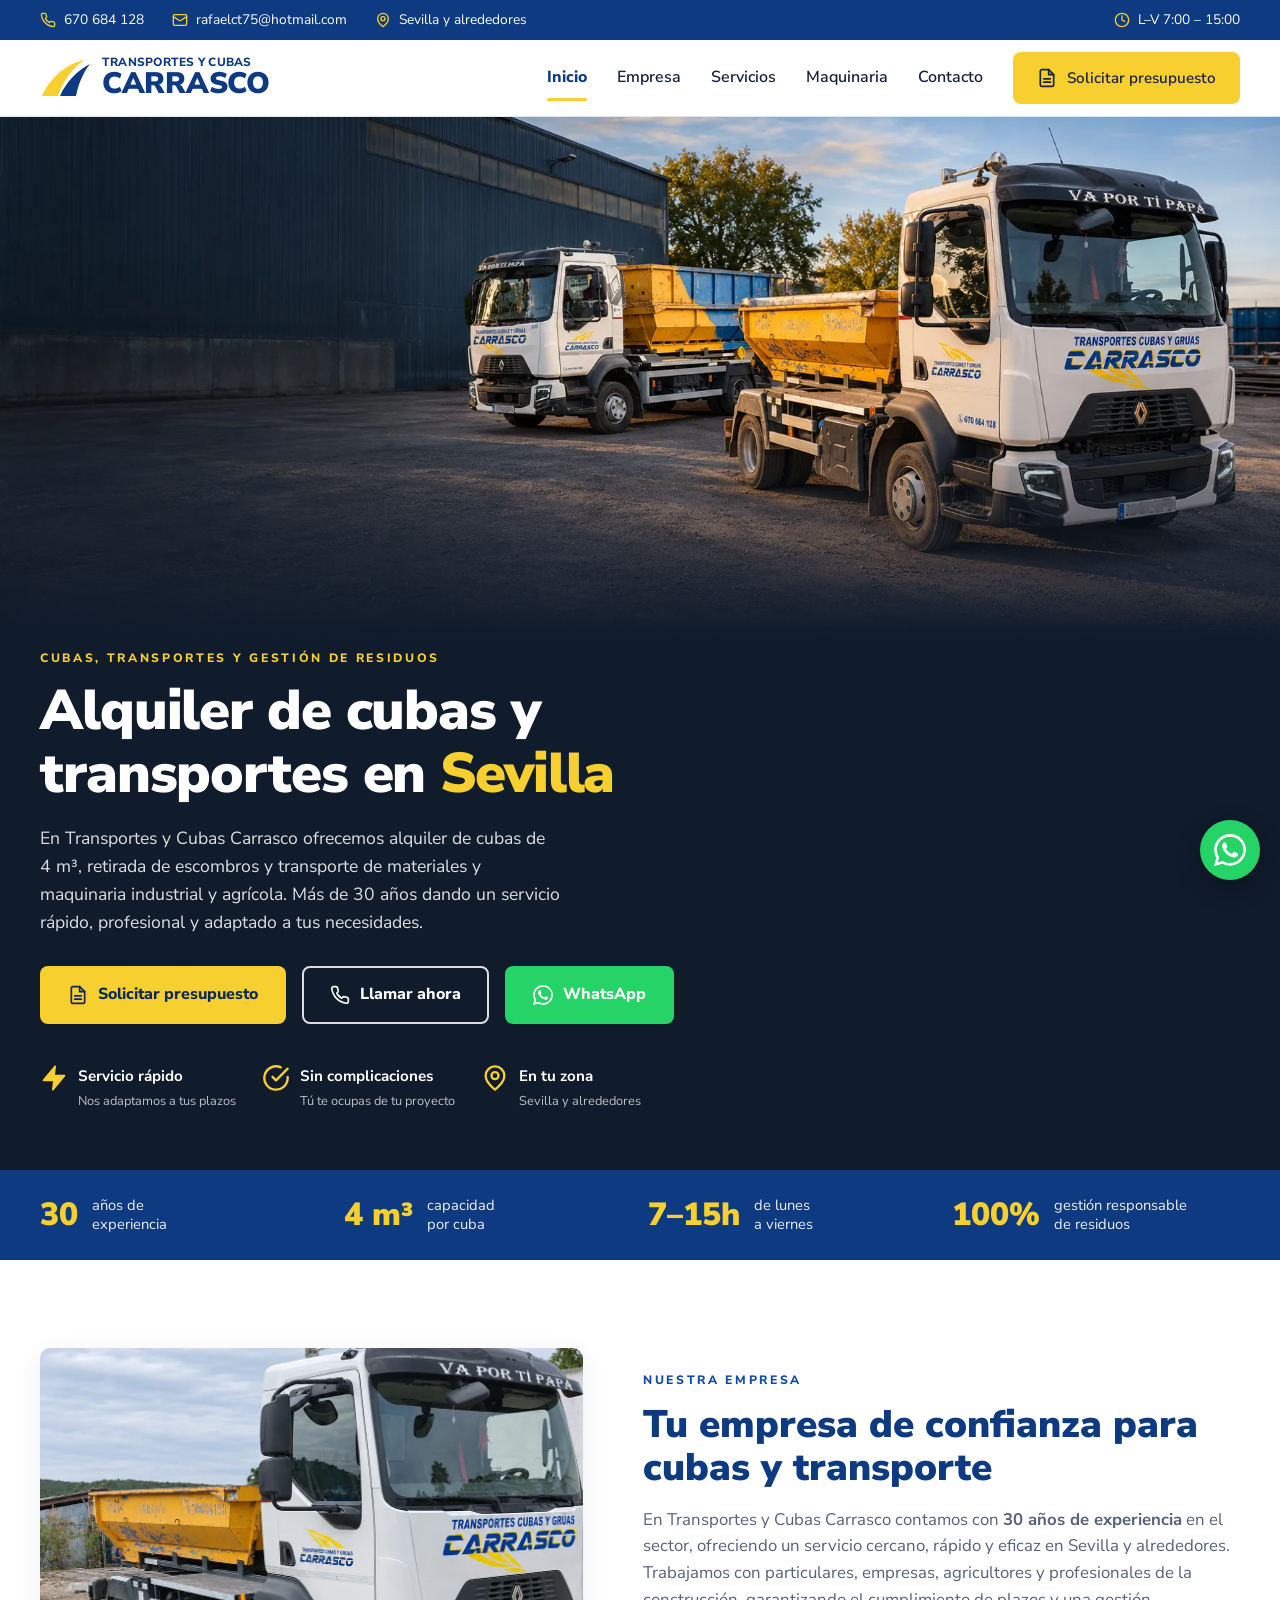
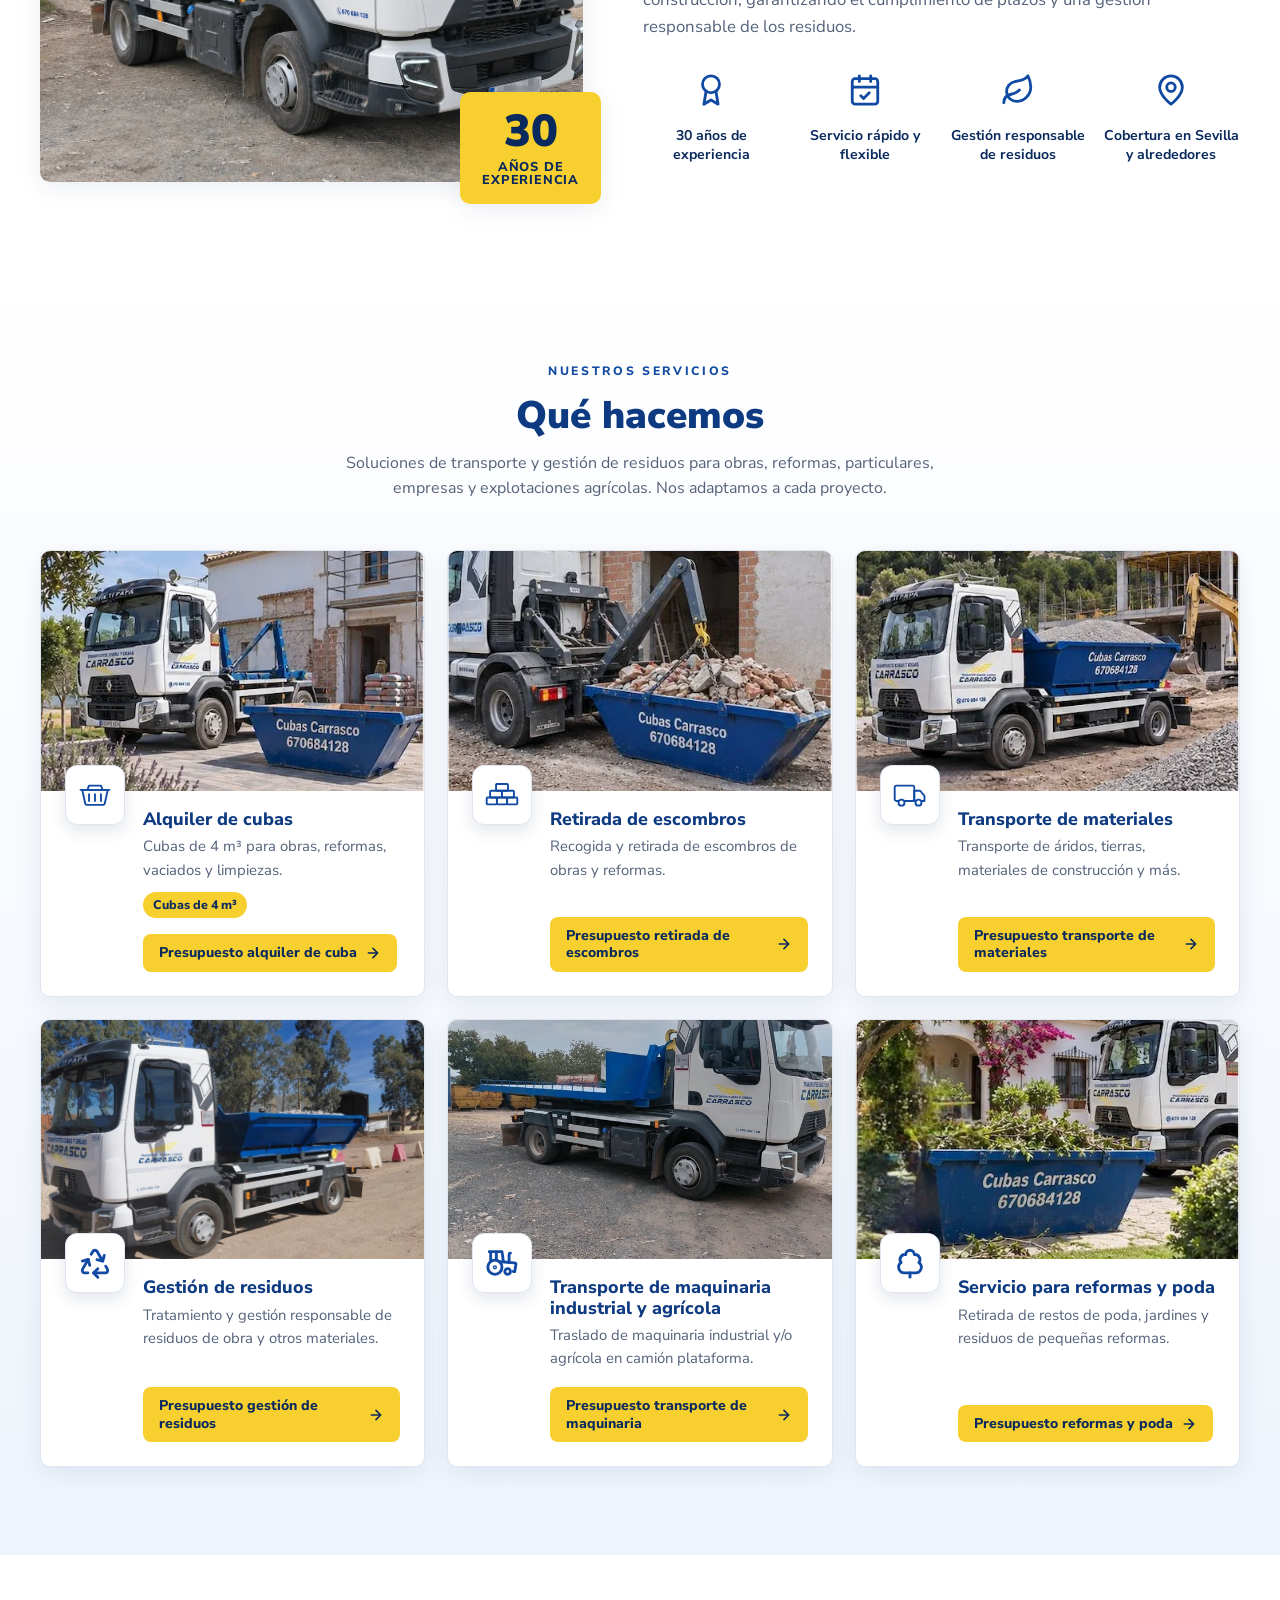
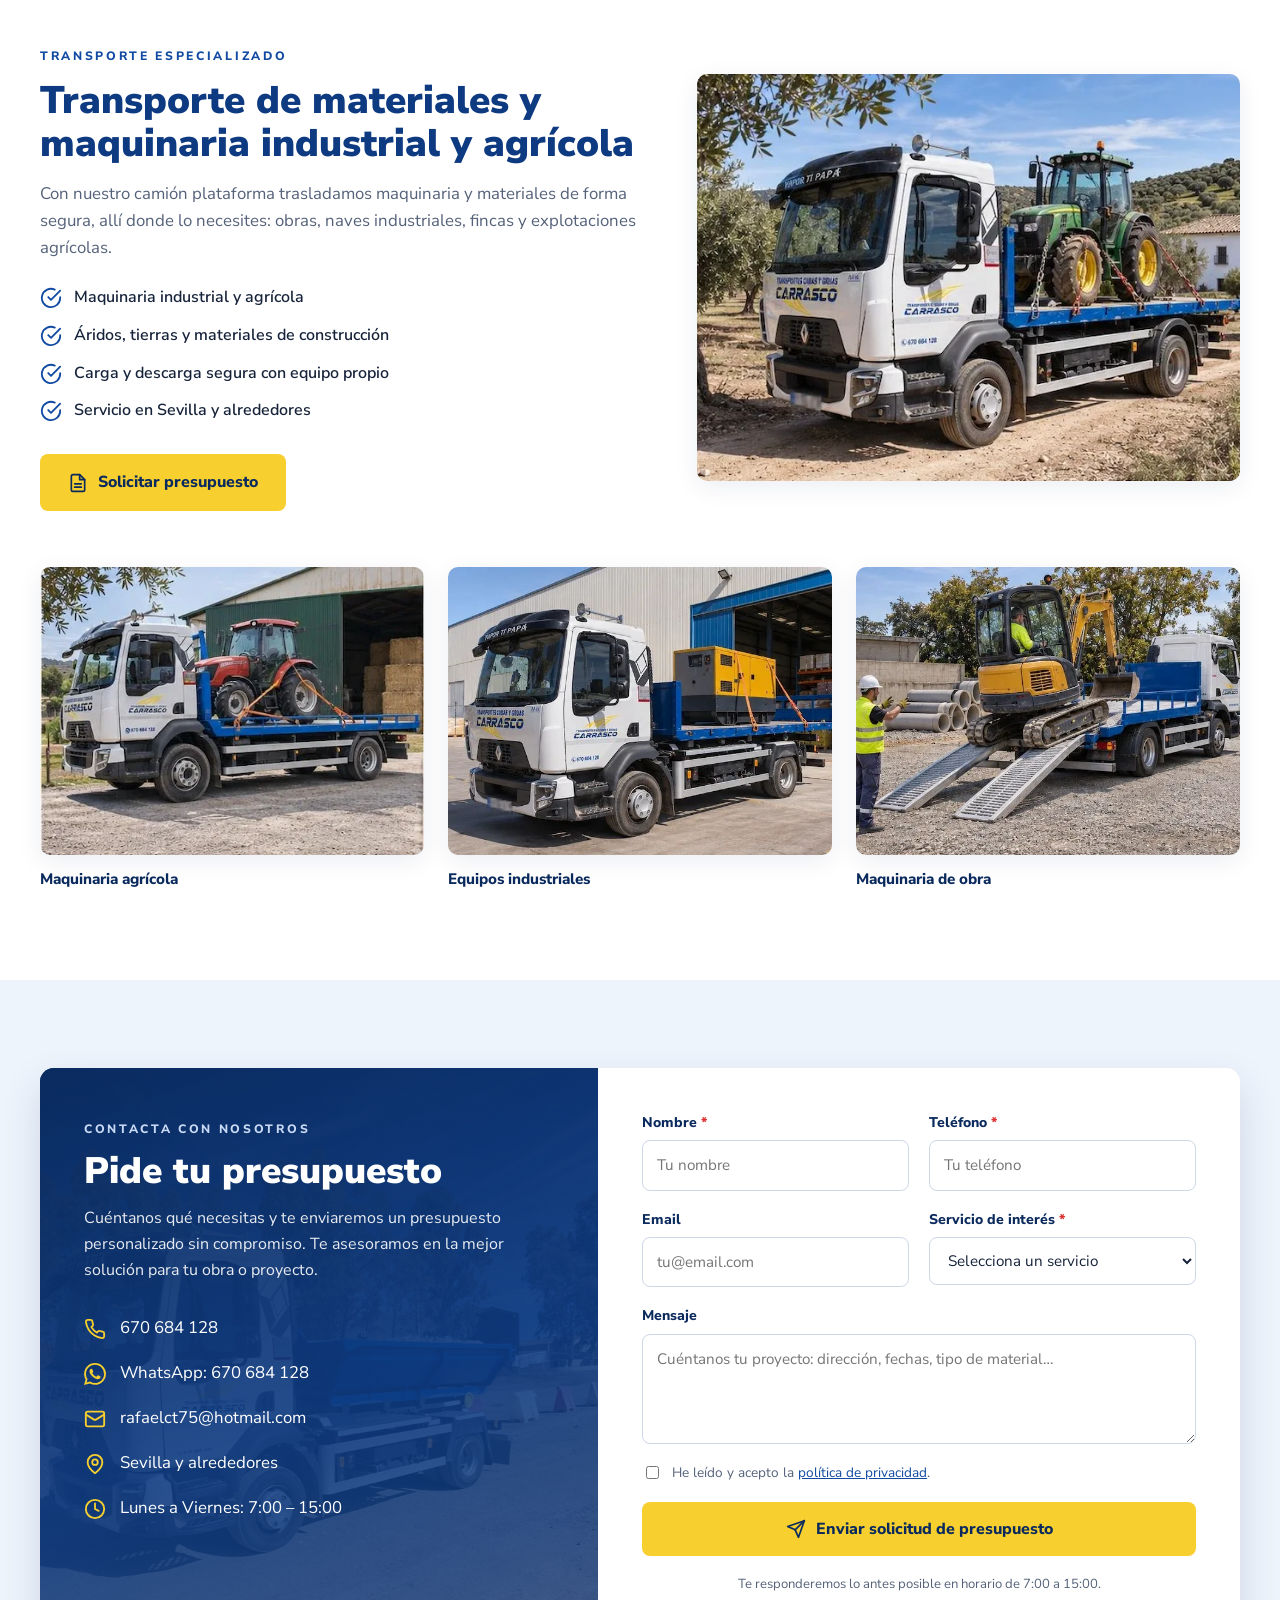
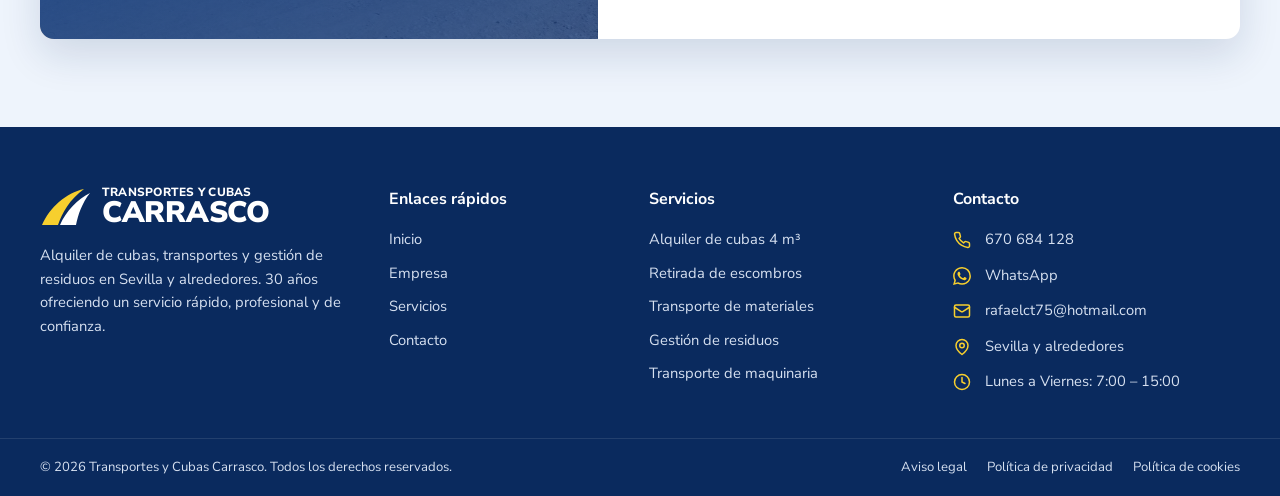
==== index.html @ 2fa664a6 "Servicios: botón de presupuesto amarillo con texto propio en cada tarjeta - "Presupuesto alquiler de" ====
<!doctype html>
<html lang="es">
<head>
  <meta charset="utf-8">
  <meta name="viewport" content="width=device-width, initial-scale=1">
  <title>Transportes y Cubas Carrasco | Alquiler de cubas y transportes en Sevilla</title>
  <meta name="description" content="Alquiler de cubas de 4 m³, retirada de escombros, transporte de materiales y maquinaria industrial y agrícola en Sevilla. 30 años de experiencia. Llámanos al 670 684 128.">
  <meta name="theme-color" content="#0d3a80">
  <meta property="og:type" content="website">
  <meta property="og:title" content="Transportes y Cubas Carrasco · Sevilla">
  <meta property="og:description" content="Alquiler de cubas, retirada de escombros y transporte de materiales y maquinaria en Sevilla. 30 años de experiencia.">
  <meta property="og:image" content="img/portada-camiones-cubas.webp">
  <meta property="og:locale" content="es_ES">

  <link rel="preconnect" href="https://fonts.googleapis.com">
  <link rel="preconnect" href="https://fonts.gstatic.com" crossorigin>
  <link href="https://fonts.googleapis.com/css2?family=Nunito+Sans:opsz,wght@6..12,400;6..12,600;6..12,700;6..12,800;6..12,900&display=swap" rel="stylesheet">
  <link rel="stylesheet" href="css/styles.css?v=20261104b">
  <link rel="icon" href="data:image/svg+xml,%3Csvg xmlns='http://www.w3.org/2000/svg' viewBox='0 0 52 40'%3E%3Cpath d='M2 38h16c4-12 12-26 26-36C26 6 10 20 2 38z' fill='%23f7cf2e'/%3E%3Cpath d='M20 38h16c2-10 6-22 14-32-12 6-24 18-30 32z' fill='%230d3a80'/%3E%3C/svg%3E">

  <script type="application/ld+json">
  {
    "@context": "https://schema.org",
    "@type": "LocalBusiness",
    "name": "Transportes y Cubas Carrasco",
    "description": "Alquiler de cubas de 4 m³, retirada de escombros, transporte de materiales y maquinaria industrial y agrícola en Sevilla.",
    "telephone": "+34670684128",
    "email": "rafaelct75@hotmail.com",
    "image": "img/portada-camiones-cubas.webp",
    "areaServed": "Sevilla",
    "address": { "@type": "PostalAddress", "addressLocality": "Sevilla", "addressRegion": "Andalucía", "addressCountry": "ES" },
    "openingHoursSpecification": [{
      "@type": "OpeningHoursSpecification",
      "dayOfWeek": ["Monday", "Tuesday", "Wednesday", "Thursday", "Friday"],
      "opens": "07:00",
      "closes": "15:00"
    }]
  }
  </script>
</head>
<body>

<!-- Icon sprite -->
<svg width="0" height="0" style="position:absolute" aria-hidden="true">
  <defs>
    <symbol id="i-phone" viewBox="0 0 24 24" fill="none" stroke="currentColor" stroke-width="2" stroke-linecap="round" stroke-linejoin="round"><path d="M22 16.92v3a2 2 0 0 1-2.18 2 19.79 19.79 0 0 1-8.63-3.07 19.5 19.5 0 0 1-6-6 19.79 19.79 0 0 1-3.07-8.67A2 2 0 0 1 4.11 2h3a2 2 0 0 1 2 1.72c.13.96.36 1.9.7 2.81a2 2 0 0 1-.45 2.11L8.09 9.91a16 16 0 0 0 6 6l1.27-1.27a2 2 0 0 1 2.11-.45c.91.34 1.85.57 2.81.7A2 2 0 0 1 22 16.92z"/></symbol>
    <symbol id="i-mail" viewBox="0 0 24 24" fill="none" stroke="currentColor" stroke-width="2" stroke-linecap="round" stroke-linejoin="round"><rect x="2" y="4" width="20" height="16" rx="2"/><path d="m22 7-8.97 5.7a1.94 1.94 0 0 1-2.06 0L2 7"/></symbol>
    <symbol id="i-pin" viewBox="0 0 24 24" fill="none" stroke="currentColor" stroke-width="2" stroke-linecap="round" stroke-linejoin="round"><path d="M20 10c0 6-8 12-8 12s-8-6-8-12a8 8 0 0 1 16 0Z"/><circle cx="12" cy="10" r="3"/></symbol>
    <symbol id="i-clock" viewBox="0 0 24 24" fill="none" stroke="currentColor" stroke-width="2" stroke-linecap="round" stroke-linejoin="round"><circle cx="12" cy="12" r="10"/><path d="M12 6v6l4 2"/></symbol>
    <symbol id="i-truck" viewBox="0 0 24 24" fill="none" stroke="currentColor" stroke-width="2" stroke-linecap="round" stroke-linejoin="round"><path d="M14 18V6a2 2 0 0 0-2-2H4a2 2 0 0 0-2 2v11a1 1 0 0 0 1 1h2"/><path d="M15 18H9"/><path d="M19 18h2a1 1 0 0 0 1-1v-3.65a1 1 0 0 0-.22-.62l-3.48-4.35A1 1 0 0 0 17.52 8H14"/><circle cx="17" cy="18" r="2"/><circle cx="7" cy="18" r="2"/></symbol>
    <symbol id="i-zap" viewBox="0 0 24 24" fill="currentColor" stroke="currentColor" stroke-width="1.5" stroke-linejoin="round"><path d="M13 2 3 14h9l-1 8 10-12h-9l1-8z"/></symbol>
    <symbol id="i-check" viewBox="0 0 24 24" fill="none" stroke="currentColor" stroke-width="2" stroke-linecap="round" stroke-linejoin="round"><path d="M22 11.08V12a10 10 0 1 1-5.93-9.14"/><path d="M22 4 12 14.01l-3-3"/></symbol>
    <symbol id="i-doc" viewBox="0 0 24 24" fill="none" stroke="currentColor" stroke-width="2" stroke-linecap="round" stroke-linejoin="round"><path d="M14 2H6a2 2 0 0 0-2 2v16a2 2 0 0 0 2 2h12a2 2 0 0 0 2-2V8z"/><path d="M14 2v6h6M16 13H8M16 17H8"/></symbol>
    <symbol id="i-arrow" viewBox="0 0 24 24" fill="none" stroke="currentColor" stroke-width="2.4" stroke-linecap="round" stroke-linejoin="round"><path d="M5 12h14M12 5l7 7-7 7"/></symbol>
    <symbol id="i-send" viewBox="0 0 24 24" fill="none" stroke="currentColor" stroke-width="2" stroke-linecap="round" stroke-linejoin="round"><path d="m22 2-7 20-4-9-9-4Z"/><path d="M22 2 11 13"/></symbol>
    <symbol id="i-users" viewBox="0 0 24 24" fill="none" stroke="currentColor" stroke-width="2" stroke-linecap="round" stroke-linejoin="round"><path d="M16 21v-2a4 4 0 0 0-4-4H6a4 4 0 0 0-4 4v2"/><circle cx="9" cy="7" r="4"/><path d="M22 21v-2a4 4 0 0 0-3-3.87M16 3.13a4 4 0 0 1 0 7.75"/></symbol>
    <symbol id="i-calendar" viewBox="0 0 24 24" fill="none" stroke="currentColor" stroke-width="2" stroke-linecap="round" stroke-linejoin="round"><rect x="3" y="4" width="18" height="18" rx="2"/><path d="M16 2v4M8 2v4M3 10h18M9 16l2 2 4-4"/></symbol>
    <symbol id="i-leaf" viewBox="0 0 24 24" fill="none" stroke="currentColor" stroke-width="2" stroke-linecap="round" stroke-linejoin="round"><path d="M11 20A7 7 0 0 1 9.8 6.1C15.5 5 17 4.48 19 2c1 2 2 4.18 2 8 0 5.5-4.78 10-10 10Z"/><path d="M2 21c0-3 1.85-5.36 5.08-6C9.5 14.52 12 13 13 12"/></symbol>
    <symbol id="i-award" viewBox="0 0 24 24" fill="none" stroke="currentColor" stroke-width="2" stroke-linecap="round" stroke-linejoin="round"><circle cx="12" cy="8" r="6"/><path d="M15.48 12.89 17 22l-5-3-5 3 1.52-9.11"/></symbol>
    <symbol id="i-whatsapp" viewBox="0 0 24 24" fill="currentColor"><path d="M17.472 14.382c-.297-.149-1.758-.867-2.03-.967-.273-.099-.471-.148-.67.15-.197.297-.767.966-.94 1.164-.173.199-.347.223-.644.075-.297-.15-1.255-.463-2.39-1.475-.883-.788-1.48-1.761-1.653-2.059-.173-.297-.018-.458.13-.606.134-.133.298-.347.446-.52.149-.174.198-.298.298-.497.099-.198.05-.371-.025-.52-.075-.149-.669-1.612-.916-2.207-.242-.579-.487-.5-.669-.51-.173-.008-.371-.01-.57-.01-.198 0-.52.074-.792.372-.272.297-1.04 1.016-1.04 2.479 0 1.462 1.065 2.875 1.213 3.074.149.198 2.096 3.2 5.077 4.487.709.306 1.262.489 1.694.625.712.227 1.36.195 1.871.118.571-.085 1.758-.719 2.006-1.413.248-.694.248-1.289.173-1.413-.074-.124-.272-.198-.57-.347m-5.421 7.403h-.004a9.87 9.87 0 0 1-5.031-1.378l-.361-.214-3.741.982.998-3.648-.235-.374a9.86 9.86 0 0 1-1.51-5.26c.001-5.45 4.436-9.884 9.888-9.884 2.64 0 5.122 1.03 6.988 2.898a9.825 9.825 0 0 1 2.893 6.994c-.003 5.45-4.437 9.884-9.885 9.884m8.413-18.297A11.815 11.815 0 0 0 12.05 0C5.495 0 .16 5.335.157 11.892c0 2.096.547 4.142 1.588 5.945L.057 24l6.305-1.654a11.882 11.882 0 0 0 5.683 1.448h.005c6.554 0 11.89-5.335 11.893-11.893a11.821 11.821 0 0 0-3.48-8.413Z"/></symbol>
    <symbol id="i-menu" viewBox="0 0 24 24" fill="none" stroke="currentColor" stroke-width="2.2" stroke-linecap="round"><path d="M4 6h16M4 12h16M4 18h16"/></symbol>
    <!-- Service icons (two-tone) -->
    <symbol id="s-cuba" viewBox="0 0 40 40" fill="none" stroke="currentColor" stroke-width="2.2" stroke-linejoin="round" stroke-linecap="round"><path class="y" d="M5 14h30l-3.5 16a2 2 0 0 1-2 1.6h-19a2 2 0 0 1-2-1.6Z"/><path d="M3 14h34M13 19v8M20 19v8M27 19v8M11 14l2-5h14l2 5"/></symbol>
    <symbol id="s-bricks" viewBox="0 0 40 40" fill="none" stroke="currentColor" stroke-width="2.2" stroke-linejoin="round"><rect class="y" x="13" y="7" width="14" height="8" rx="1"/><rect class="y" x="6" y="15" width="14" height="8" rx="1"/><rect class="y" x="20" y="15" width="14" height="8" rx="1"/><rect class="y" x="2" y="23" width="12" height="8" rx="1"/><rect class="y" x="14" y="23" width="12" height="8" rx="1"/><rect class="y" x="26" y="23" width="12" height="8" rx="1"/></symbol>
    <symbol id="s-truck" viewBox="0 0 40 40" fill="none" stroke="currentColor" stroke-width="2.2" stroke-linejoin="round"><rect class="b" x="2" y="9" width="23" height="18" rx="2"/><path class="b" d="M25 15h7l5 6v6H25Z"/><circle cx="10" cy="29" r="3.5" fill="#fff"/><circle cx="30" cy="29" r="3.5" fill="#fff"/></symbol>
    <symbol id="s-recycle" viewBox="0 0 24 24" fill="none" stroke="currentColor" stroke-width="2" stroke-linecap="round" stroke-linejoin="round"><path d="M7 19H4.815a1.83 1.83 0 0 1-1.57-.881 1.785 1.785 0 0 1-.004-1.784L7.196 9.5"/><path d="M11 19h8.203a1.83 1.83 0 0 0 1.556-.89 1.784 1.784 0 0 0 0-1.775l-1.226-2.12"/><path d="m14 16-3 3 3 3M8.293 13.596 7.196 9.5 3.1 10.598"/><path d="m9.344 5.811 1.093-1.892A1.83 1.83 0 0 1 11.985 3a1.784 1.784 0 0 1 1.546.888l3.943 6.843M13.378 9.633l4.096 1.098 1.097-4.096"/></symbol>
    <symbol id="s-tractor" viewBox="0 0 24 24" fill="none" stroke="currentColor" stroke-width="2" stroke-linecap="round" stroke-linejoin="round"><path d="M3 4h9l1 7M4 11V4M8 10V4M18 5c-.6 0-1 .4-1 1v5.6"/><path d="m10 11 11 .9c.6 0 .9.5.8 1.1l-.8 5h-1"/><circle class="y" cx="7" cy="15" r="5"/><circle cx="7" cy="15" r=".5"/><circle class="y" cx="16" cy="18" r="2"/></symbol>
    <symbol id="s-tree" viewBox="0 0 24 24" fill="none" stroke="currentColor" stroke-width="2" stroke-linecap="round" stroke-linejoin="round"><path class="b" d="M8 19a4 4 0 0 1-2.24-7.32A3.5 3.5 0 0 1 9 6.03V6a3 3 0 1 1 6 0v.04a3.5 3.5 0 0 1 3.24 5.65A4 4 0 0 1 16 19Z"/><path d="M12 19v3"/></symbol>
  </defs>
</svg>

<!-- Top bar -->
<div class="topbar">
  <div class="container">
    <a href="tel:+34670684128"><svg><use href="#i-phone"/></svg>670 684 128</a>
    <a href="mailto:rafaelct75@hotmail.com" class="hide-sm"><svg><use href="#i-mail"/></svg>rafaelct75@hotmail.com</a>
    <span class="hide-sm"><svg><use href="#i-pin"/></svg>Sevilla y alrededores</span>
    <span class="push"><svg><use href="#i-clock"/></svg>L–V 7:00 – 15:00</span>
  </div>
</div>

<!-- Header -->
<header class="header">
  <div class="container">
    <a href="#inicio" class="logo" aria-label="Transportes y Cubas Carrasco, inicio">
      <svg viewBox="0 0 52 40" aria-hidden="true"><path d="M2 38h16c4-12 12-26 26-36C26 6 10 20 2 38z" fill="#f7cf2e"/><path d="M20 38h16c2-10 6-22 14-32-12 6-24 18-30 32z" fill="#0d3a80"/></svg>
      <span class="logo-text"><small>Transportes y Cubas</small><strong>CARRASCO</strong></span>
    </a>
    <nav class="nav" id="nav" aria-label="Principal">
      <a href="#inicio" class="active">Inicio</a>
      <a href="#empresa">Empresa</a>
      <a href="#servicios">Servicios</a>
      <a href="#maquinaria">Maquinaria</a>
      <a href="#contacto">Contacto</a>
      <a href="#contacto" class="btn btn-primary"><svg><use href="#i-doc"/></svg>Solicitar presupuesto</a>
    </nav>
    <button class="menu-toggle" id="menuToggle" aria-label="Abrir menú" aria-expanded="false" aria-controls="nav"><svg><use href="#i-menu"/></svg></button>
  </div>
</header>

<main>
  <!-- Hero -->
  <section class="hero" id="inicio">
    <div class="hero-media">
      <img src="img/portada-camiones-cubas.webp" alt="Dos camiones de Transportes y Cubas Carrasco con cubas amarillas junto a una nave industrial" width="1774" height="887" fetchpriority="high">
    </div>
    <div class="container">
      <div class="hero-content">
        <span class="eyebrow">Cubas, transportes y gestión de residuos</span>
        <h1>Alquiler de cubas y transportes en <em>Sevilla</em></h1>
        <p class="lead">En Transportes y Cubas Carrasco ofrecemos alquiler de cubas de 4&nbsp;m³, retirada de escombros y transporte de materiales y maquinaria industrial y agrícola. Más de 30 años dando un servicio rápido, profesional y adaptado a tus necesidades.</p>
        <div class="hero-ctas">
          <a href="#contacto" class="btn btn-primary"><svg><use href="#i-doc"/></svg>Solicitar presupuesto</a>
          <a href="tel:+34670684128" class="btn btn-outline"><svg><use href="#i-phone"/></svg>Llamar ahora</a>
          <a href="https://wa.me/34670684128?text=Hola%2C%20quiero%20pedir%20presupuesto" class="btn btn-whatsapp" target="_blank" rel="noopener"><svg><use href="#i-whatsapp"/></svg>WhatsApp</a>
        </div>
        <div class="hero-badges">
          <div class="badge"><svg><use href="#i-zap"/></svg><div><strong>Servicio rápido</strong><span>Nos adaptamos a tus plazos</span></div></div>
          <div class="badge"><svg><use href="#i-check"/></svg><div><strong>Sin complicaciones</strong><span>Tú te ocupas de tu proyecto</span></div></div>
          <div class="badge"><svg><use href="#i-pin"/></svg><div><strong>En tu zona</strong><span>Sevilla y alrededores</span></div></div>
        </div>
      </div>
    </div>
  </section>

  <!-- Highlights -->
  <section class="strip" aria-label="Datos destacados">
    <div class="container">
      <div class="strip-item"><b>30</b><span>años de<br>experiencia</span></div>
      <div class="strip-item"><b>4 m³</b><span>capacidad<br>por cuba</span></div>
      <div class="strip-item"><b>7–15h</b><span>de lunes<br>a viernes</span></div>
      <div class="strip-item"><b>100%</b><span>gestión responsable<br>de residuos</span></div>
    </div>
  </section>

  <!-- About -->
  <section class="section about" id="empresa">
    <div class="container">
      <div class="about-media reveal">
        <img src="img/camion-cuba-amarilla.webp" alt="Camión de Transportes y Cubas Carrasco con cuba amarilla" width="1104" height="1425" loading="lazy">
        <div class="years"><b>30</b><span>años de<br>experiencia</span></div>
      </div>
      <div class="reveal">
        <span class="eyebrow">Nuestra empresa</span>
        <h2>Tu empresa de confianza para cubas y transporte</h2>
        <p>En Transportes y Cubas Carrasco contamos con <strong>30 años de experiencia</strong> en el sector, ofreciendo un servicio cercano, rápido y eficaz en Sevilla y alrededores. Trabajamos con particulares, empresas, agricultores y profesionales de la construcción, garantizando el cumplimiento de plazos y una gestión responsable de los residuos.</p>
        <div class="features">
          <div class="feature"><svg><use href="#i-award"/></svg><span>30 años de experiencia</span></div>
          <div class="feature"><svg><use href="#i-calendar"/></svg><span>Servicio rápido y flexible</span></div>
          <div class="feature"><svg><use href="#i-leaf"/></svg><span>Gestión responsable de residuos</span></div>
          <div class="feature"><svg><use href="#i-pin"/></svg><span>Cobertura en Sevilla y alrededores</span></div>
        </div>
      </div>
    </div>
  </section>

  <!-- Services -->
  <section class="section services" id="servicios">
    <div class="container">
      <div class="section-head reveal">
        <span class="eyebrow">Nuestros servicios</span>
        <h2>Qué hacemos</h2>
        <p>Soluciones de transporte y gestión de residuos para obras, reformas, particulares, empresas y explotaciones agrícolas. Nos adaptamos a cada proyecto.</p>
      </div>
      <div class="grid-services">
        <article class="card reveal">
          <img class="card-img" src="img/cuba-reforma-vivienda.webp" alt="Cuba de Cubas Carrasco colocada frente a una vivienda en reforma" width="480" height="465" loading="lazy" style="object-position: 50% 60%">
          <div class="card-body">
          <div class="card-icon"><svg><use href="#s-cuba"/></svg></div>
          <div>
            <h3>Alquiler de cubas</h3>
            <p>Cubas de 4 m³ para obras, reformas, vaciados y limpiezas.</p>
            <span class="tag">Cubas de 4 m³</span>
            <a href="#contacto" class="card-link" data-service="Alquiler de cubas">Presupuesto alquiler de cuba <svg><use href="#i-arrow"/></svg></a>
          </div>
          </div>
        </article>
        <article class="card reveal">
          <img class="card-img" src="img/retirada-escombros.webp" alt="Camión de Cubas Carrasco cargando una cuba llena de escombros" width="480" height="465" loading="lazy" style="object-position: 50% 55%">
          <div class="card-body">
          <div class="card-icon"><svg><use href="#s-bricks"/></svg></div>
          <div>
            <h3>Retirada de escombros</h3>
            <p>Recogida y retirada de escombros de obras y reformas.</p>
            <a href="#contacto" class="card-link" data-service="Retirada de escombros">Presupuesto retirada de escombros <svg><use href="#i-arrow"/></svg></a>
          </div>
          </div>
        </article>
        <article class="card reveal">
          <img class="card-img" src="img/transporte-aridos-obra.webp" alt="Camión de Cubas Carrasco con cuba de áridos en una obra" width="480" height="465" loading="lazy" style="object-position: 50% 50%">
          <div class="card-body">
          <div class="card-icon"><svg><use href="#s-truck"/></svg></div>
          <div>
            <h3>Transporte de materiales</h3>
            <p>Transporte de áridos, tierras, materiales de construcción y más.</p>
            <a href="#contacto" class="card-link" data-service="Transporte de materiales">Presupuesto transporte de materiales <svg><use href="#i-arrow"/></svg></a>
          </div>
          </div>
        </article>
        <article class="card reveal">
          <img class="card-img" src="img/camion-cuba-sm.jpg" alt="Camión de Cubas Carrasco con cuba azul cargada de escombros" width="790" height="800" loading="lazy" style="object-position: 40% 62%">
          <div class="card-body">
          <div class="card-icon"><svg><use href="#s-recycle"/></svg></div>
          <div>
            <h3>Gestión de residuos</h3>
            <p>Tratamiento y gestión responsable de residuos de obra y otros materiales.</p>
            <a href="#contacto" class="card-link" data-service="Gestión de residuos">Presupuesto gestión de residuos <svg><use href="#i-arrow"/></svg></a>
          </div>
          </div>
        </article>
        <article class="card reveal">
          <img class="card-img" src="img/camion-plataforma-sm.jpg" alt="Camión plataforma de Transportes Carrasco para maquinaria" width="675" height="900" loading="lazy" style="object-position: 60% 50%">
          <div class="card-body">
          <div class="card-icon"><svg><use href="#s-tractor"/></svg></div>
          <div>
            <h3>Transporte de maquinaria industrial y agrícola</h3>
            <p>Traslado de maquinaria industrial y/o agrícola en camión plataforma.</p>
            <a href="#contacto" class="card-link" data-service="Transporte de maquinaria industrial y/o agrícola">Presupuesto transporte de maquinaria <svg><use href="#i-arrow"/></svg></a>
          </div>
          </div>
        </article>
        <article class="card reveal">
          <img class="card-img" src="img/cuba-restos-poda.webp" alt="Cuba de Cubas Carrasco con restos de poda en un jardín" width="480" height="465" loading="lazy" style="object-position: 50% 60%">
          <div class="card-body">
          <div class="card-icon"><svg><use href="#s-tree"/></svg></div>
          <div>
            <h3>Servicio para reformas y poda</h3>
            <p>Retirada de restos de poda, jardines y residuos de pequeñas reformas.</p>
            <a href="#contacto" class="card-link" data-service="Servicio para reformas y poda">Presupuesto reformas y poda <svg><use href="#i-arrow"/></svg></a>
          </div>
          </div>
        </article>
      </div>
    </div>
  </section>

  <!-- Machinery -->
  <section class="section machinery" id="maquinaria">
    <div class="container">
      <div class="reveal">
        <span class="eyebrow">Transporte especializado</span>
        <h2>Transporte de materiales y maquinaria industrial y agrícola</h2>
        <p>Con nuestro camión plataforma trasladamos maquinaria y materiales de forma segura, allí donde lo necesites: obras, naves industriales, fincas y explotaciones agrícolas.</p>
        <ul class="checklist">
          <li><svg><use href="#i-check"/></svg>Maquinaria industrial y agrícola</li>
          <li><svg><use href="#i-check"/></svg>Áridos, tierras y materiales de construcción</li>
          <li><svg><use href="#i-check"/></svg>Carga y descarga segura con equipo propio</li>
          <li><svg><use href="#i-check"/></svg>Servicio en Sevilla y alrededores</li>
        </ul>
        <a href="#contacto" class="btn btn-primary" data-service="Transporte de maquinaria industrial y/o agrícola"><svg><use href="#i-doc"/></svg>Solicitar presupuesto</a>
      </div>
      <div class="media reveal">
        <img src="img/transporte-tractor-olivar.webp" alt="Camión plataforma de Transportes Carrasco transportando un tractor por un olivar" width="715" height="474" loading="lazy">
      </div>
    </div>
    <div class="container gallery">
      <figure class="reveal">
        <img src="img/transporte-tractor-rojo.webp" alt="Tractor rojo amarrado sobre la plataforma del camión junto a una nave agrícola" width="480" height="465" loading="lazy">
        <figcaption>Maquinaria agrícola</figcaption>
      </figure>
      <figure class="reveal">
        <img src="img/transporte-grupo-electrogeno.webp" alt="Grupo electrógeno cargado en el camión plataforma frente a una nave industrial" width="715" height="474" loading="lazy">
        <figcaption>Equipos industriales</figcaption>
      </figure>
      <figure class="reveal">
        <img src="img/transporte-miniexcavadora.webp" alt="Miniexcavadora subiendo por rampas al camión plataforma en una obra" width="715" height="474" loading="lazy">
        <figcaption>Maquinaria de obra</figcaption>
      </figure>
    </div>
  </section>

  <!-- Contact -->
  <section class="section contact" id="contacto">
    <div class="container">
      <div class="contact-box reveal">
        <div class="contact-info">
          <span class="eyebrow">Contacta con nosotros</span>
          <h2>Pide tu presupuesto</h2>
          <p>Cuéntanos qué necesitas y te enviaremos un presupuesto personalizado sin compromiso. Te asesoramos en la mejor solución para tu obra o proyecto.</p>
          <ul class="contact-list">
            <li><svg><use href="#i-phone"/></svg><a href="tel:+34670684128">670 684 128</a></li>
            <li><svg><use href="#i-whatsapp"/></svg><a href="https://wa.me/34670684128?text=Hola%2C%20quiero%20pedir%20presupuesto" target="_blank" rel="noopener">WhatsApp: 670 684 128</a></li>
            <li><svg><use href="#i-mail"/></svg><a href="mailto:rafaelct75@hotmail.com">rafaelct75@hotmail.com</a></li>
            <li><svg><use href="#i-pin"/></svg>Sevilla y alrededores</li>
            <li><svg><use href="#i-clock"/></svg>Lunes a Viernes: 7:00 – 15:00</li>
          </ul>
        </div>

        <form class="form" id="quoteForm" novalidate>
          <div class="field">
            <label for="f-name">Nombre <i>*</i></label>
            <input id="f-name" name="nombre" type="text" placeholder="Tu nombre" autocomplete="name" required>
          </div>
          <div class="field">
            <label for="f-phone">Teléfono <i>*</i></label>
            <input id="f-phone" name="telefono" type="tel" placeholder="Tu teléfono" autocomplete="tel" required>
          </div>
          <div class="field">
            <label for="f-email">Email</label>
            <input id="f-email" name="email" type="email" placeholder="tu@email.com" autocomplete="email">
          </div>
          <div class="field">
            <label for="f-service">Servicio de interés <i>*</i></label>
            <select id="f-service" name="servicio" required>
              <option value="">Selecciona un servicio</option>
              <option>Alquiler de cubas</option>
              <option>Retirada de escombros</option>
              <option>Transporte de materiales</option>
              <option>Gestión de residuos</option>
              <option>Transporte de maquinaria industrial y/o agrícola</option>
              <option>Servicio para reformas y poda</option>
              <option>Otro</option>
            </select>
          </div>
          <div class="field full">
            <label for="f-msg">Mensaje</label>
            <textarea id="f-msg" name="mensaje" placeholder="Cuéntanos tu proyecto: dirección, fechas, tipo de material…"></textarea>
          </div>
          <input type="text" name="_honey" class="hp" tabindex="-1" autocomplete="off" aria-hidden="true">
          <label class="privacy"><input type="checkbox" id="f-privacy" required> <span>He leído y acepto la <a href="politica-privacidad.html" target="_blank">política de privacidad</a>.</span></label>
          <button type="submit" class="btn btn-primary"><svg><use href="#i-send"/></svg>Enviar solicitud de presupuesto</button>
          <p class="form-note" id="formNote">Te responderemos lo antes posible en horario de 7:00 a 15:00.</p>
        </form>
      </div>
    </div>
  </section>
</main>

<footer class="footer">
  <div class="container">
    <div>
      <a href="#inicio" class="logo">
        <svg viewBox="0 0 52 40" aria-hidden="true"><path d="M2 38h16c4-12 12-26 26-36C26 6 10 20 2 38z" fill="#f7cf2e"/><path d="M20 38h16c2-10 6-22 14-32-12 6-24 18-30 32z" fill="#fff"/></svg>
        <span class="logo-text"><small>Transportes y Cubas</small><strong>CARRASCO</strong></span>
      </a>
      <p>Alquiler de cubas, transportes y gestión de residuos en Sevilla y alrededores. 30 años ofreciendo un servicio rápido, profesional y de confianza.</p>
    </div>
    <div>
      <h4>Enlaces rápidos</h4>
      <ul>
        <li><a href="#inicio">Inicio</a></li>
        <li><a href="#empresa">Empresa</a></li>
        <li><a href="#servicios">Servicios</a></li>
        <li><a href="#contacto">Contacto</a></li>
      </ul>
    </div>
    <div>
      <h4>Servicios</h4>
      <ul>
        <li><a href="#servicios">Alquiler de cubas 4 m³</a></li>
        <li><a href="#servicios">Retirada de escombros</a></li>
        <li><a href="#servicios">Transporte de materiales</a></li>
        <li><a href="#servicios">Gestión de residuos</a></li>
        <li><a href="#maquinaria">Transporte de maquinaria</a></li>
      </ul>
    </div>
    <div>
      <h4>Contacto</h4>
      <ul class="contact-list">
        <li><svg><use href="#i-phone"/></svg><a href="tel:+34670684128">670 684 128</a></li>
        <li><svg><use href="#i-whatsapp"/></svg><a href="https://wa.me/34670684128?text=Hola%2C%20quiero%20pedir%20presupuesto" target="_blank" rel="noopener">WhatsApp</a></li>
        <li><svg><use href="#i-mail"/></svg><a href="mailto:rafaelct75@hotmail.com">rafaelct75@hotmail.com</a></li>
        <li><svg><use href="#i-pin"/></svg>Sevilla y alrededores</li>
        <li><svg><use href="#i-clock"/></svg>Lunes a Viernes: 7:00 – 15:00</li>
      </ul>
    </div>
  </div>
  <div class="footer-bottom">
    <div class="container">
      <span>© <span id="year">2026</span> Transportes y Cubas Carrasco. Todos los derechos reservados.</span>
      <nav aria-label="Legal">
        <a href="aviso-legal.html">Aviso legal</a>
        <a href="politica-privacidad.html">Política de privacidad</a>
        <a href="politica-cookies.html">Política de cookies</a>
      </nav>
    </div>
  </div>
</footer>

<a href="https://wa.me/34670684128?text=Hola%2C%20quiero%20pedir%20presupuesto" class="fab-whatsapp" target="_blank" rel="noopener" aria-label="Escríbenos por WhatsApp"><svg><use href="#i-whatsapp"/></svg></a>
<a href="tel:+34670684128" class="fab-call" aria-label="Llamar al 670 684 128"><svg><use href="#i-phone"/></svg></a>

<script src="js/main.js?v=20261104" defer></script>
</body>
</html>
---- css/styles.css ----
:root {
  --blue-900: #0a2a5e;
  --blue-800: #0d3a80;
  --blue-700: #114aa3;
  --blue-600: #1a5cc4;
  --blue-50: #eef4fc;
  --yellow: #f7cf2e;
  --yellow-600: #e8bb10;
  --ink: #16233a;
  --muted: #55627a;
  --line: #dfe6f0;
  --white: #fff;
  --radius: 10px;
  --shadow: 0 6px 24px rgba(13, 42, 94, .08);
  --max: 1200px;
}

*, *::before, *::after { box-sizing: border-box; }
html { scroll-behavior: smooth; scroll-padding-top: 84px; }
body {
  margin: 0;
  font-family: "Nunito Sans", system-ui, -apple-system, "Segoe UI", sans-serif;
  color: var(--ink);
  background: var(--white);
  line-height: 1.6;
  -webkit-font-smoothing: antialiased;
}
img { max-width: 100%; display: block; }
a { color: inherit; text-decoration: none; }
h1, h2, h3 { line-height: 1.12; margin: 0; color: var(--blue-800); }
p { margin: 0; }

.container { width: min(var(--max), 100% - 32px); margin-inline: auto; }

.eyebrow {
  display: inline-block;
  font-size: .76rem;
  font-weight: 800;
  letter-spacing: .22em;
  text-transform: uppercase;
  color: var(--blue-700);
  margin-bottom: 12px;
}

/* Buttons */
.btn {
  display: inline-flex; align-items: center; justify-content: center; gap: 10px;
  padding: 14px 26px; border-radius: 8px;
  font-weight: 800; font-size: 1rem;
  border: 2px solid transparent; cursor: pointer;
  transition: background-color .2s, color .2s, border-color .2s, transform .15s;
  font-family: inherit;
}
.btn:active { transform: translateY(1px); }
.btn svg { width: 20px; height: 20px; flex: none; }
.btn-primary { background: var(--yellow); color: var(--blue-900); }
.btn-primary:hover { background: var(--yellow-600); }
.btn-outline { border-color: var(--blue-800); color: var(--blue-800); background: #fff; }
.btn-outline:hover { background: var(--blue-800); color: #fff; }

/* Top bar */
.topbar { background: var(--blue-800); color: #fff; font-size: .86rem; }
.topbar .container { display: flex; align-items: center; gap: 28px; min-height: 40px; }
.topbar a, .topbar span { display: inline-flex; align-items: center; gap: 8px; }
.topbar svg { width: 16px; height: 16px; color: var(--yellow); flex: none; }
.topbar .push { margin-left: auto; }

/* Header */
.header {
  position: sticky; top: 0; z-index: 50;
  background: rgba(255,255,255,.97);
  backdrop-filter: blur(8px);
  border-bottom: 1px solid var(--line);
}
.header .container { display: flex; align-items: center; gap: 32px; min-height: 76px; }
.logo { display: flex; align-items: center; gap: 10px; }
.logo svg { width: 52px; height: 40px; flex: none; }
.logo-text { display: flex; flex-direction: column; line-height: 1; }
.logo-text small { font-size: .74rem; font-weight: 800; letter-spacing: .02em; color: var(--blue-800); text-transform: uppercase; }
.logo-text strong { font-size: 1.85rem; font-weight: 900; color: var(--blue-800); letter-spacing: -.01em; }

.nav { display: flex; align-items: center; gap: 30px; margin-left: auto; }
.nav a { font-weight: 600; color: var(--ink); position: relative; padding: 6px 0; }
.nav a::after {
  content: ""; position: absolute; left: 0; right: 0; bottom: -4px; height: 3px;
  background: var(--yellow); border-radius: 2px; transform: scaleX(0); transition: transform .2s;
}
.nav a:hover::after, .nav a.active::after { transform: scaleX(1); }
.nav a.active { color: var(--blue-800); font-weight: 800; }
.header .btn { padding: 12px 22px; font-size: .95rem; }

.menu-toggle {
  display: none; margin-left: auto;
  background: none; border: 0; padding: 8px; cursor: pointer; color: var(--blue-800);
}
.menu-toggle svg { width: 28px; height: 28px; }

/* Hero */
.hero {
  --hero-bg: #101b2b;
  position: relative; overflow: hidden;
  display: flex; align-items: center;
  min-height: clamp(600px, 44vw, 760px);
  background: var(--hero-bg); color: #fff;
}
.hero-media { position: absolute; inset: 0 0 0 calc((100% - min(var(--max), 100% - 32px)) / 2 + 330px); }
.hero-media img { width: 100%; height: 100%; object-fit: cover; object-position: 100% 50%; }
.hero-media::after {
  content: ""; position: absolute; inset: 0;
  background:
    linear-gradient(90deg, var(--hero-bg) 0%, rgba(16,27,43,.7) 14%, rgba(16,27,43,0) 34%),
    linear-gradient(0deg, rgba(16,27,43,.45) 0%, rgba(16,27,43,0) 30%);
}
.hero .container { position: relative; z-index: 2; padding: 72px 0; }
.hero-content { max-width: 470px; }
.hero .eyebrow { color: var(--yellow); }
.hero h1 { font-size: clamp(2.3rem, 4.4vw, 3.5rem); font-weight: 900; letter-spacing: -.02em; color: #fff; }
.hero h1 em { font-style: normal; color: var(--yellow); }
.hero p.lead { margin-top: 18px; font-size: 1.1rem; color: rgba(255,255,255,.86); max-width: 520px; }
.hero-ctas { display: flex; flex-wrap: wrap; gap: 16px; margin-top: 30px; }
.hero .btn-outline { background: transparent; border-color: rgba(255,255,255,.85); color: #fff; }
.hero .btn-outline:hover { background: #fff; border-color: #fff; color: var(--blue-900); }

.hero-badges { display: flex; flex-wrap: wrap; gap: 26px; margin-top: 40px; }
.badge { display: flex; align-items: flex-start; gap: 10px; }
.badge svg { width: 28px; height: 28px; color: var(--yellow); flex: none; }
.badge strong { display: block; font-size: .95rem; color: #fff; }
.badge span { font-size: .8rem; color: rgba(255,255,255,.72); }

/* Highlights strip */
.strip { background: var(--blue-800); color: #fff; }
.strip .container {
  display: grid; grid-template-columns: repeat(4, 1fr); gap: 16px; padding: 26px 0;
}
.strip-item { display: flex; align-items: center; gap: 14px; min-width: 0; }
.strip-item b { font-size: 2rem; font-weight: 900; color: var(--yellow); line-height: 1; white-space: nowrap; }
.strip-item span { font-size: .92rem; line-height: 1.3; opacity: .92; }

/* About */
.section { padding: 88px 0; }
.about .container { display: grid; grid-template-columns: 1fr 1.1fr; gap: 60px; align-items: center; }
.about-media { position: relative; }
.about-media img {
  width: 100%; height: auto; aspect-ratio: 5 / 4; object-fit: cover; object-position: 60% 72%;
  border-radius: var(--radius); box-shadow: var(--shadow);
}
.years {
  position: absolute; right: -18px; bottom: -22px;
  background: var(--yellow); color: var(--blue-900);
  border-radius: var(--radius); padding: 18px 22px; box-shadow: var(--shadow);
  text-align: center; line-height: 1;
}
.years b { display: block; font-size: 2.8rem; font-weight: 900; }
.years span { display: block; font-size: .8rem; font-weight: 800; text-transform: uppercase; letter-spacing: .06em; margin-top: 6px; }

.about h2, .section-head h2 { font-size: clamp(1.8rem, 3.2vw, 2.4rem); font-weight: 900; }
.about p { margin-top: 18px; color: var(--muted); font-size: 1.05rem; }
.features { display: grid; grid-template-columns: repeat(4, 1fr); gap: 16px; margin-top: 32px; }
.feature { text-align: center; }
.feature svg { width: 34px; height: 34px; color: var(--blue-700); margin: 0 auto 10px; }
.feature span { display: block; font-size: .88rem; font-weight: 700; color: var(--blue-900); line-height: 1.35; }

/* Services */
.services { background: linear-gradient(180deg, #fff 0%, var(--blue-50) 100%); }
.section-head { text-align: center; max-width: 640px; margin: 0 auto 48px; }
.section-head p { margin-top: 14px; color: var(--muted); }
.grid-services { display: grid; grid-template-columns: repeat(3, 1fr); gap: 22px; }
.card {
  display: flex; flex-direction: column; overflow: hidden;
  background: #fff; border: 1px solid var(--line); border-radius: var(--radius);
  box-shadow: var(--shadow);
  transition: transform .2s, box-shadow .2s, border-color .2s;
}
.card:hover { transform: translateY(-3px); box-shadow: 0 12px 30px rgba(13,42,94,.12); border-color: #c9d7ec; }
.card-img { width: 100%; height: auto; aspect-ratio: 16 / 10; object-fit: cover; }
.card-body { display: flex; gap: 18px; align-items: flex-start; padding: 0 24px 24px; }
.card-icon {
  width: 60px; height: 60px; flex: none; border-radius: 12px;
  display: grid; place-items: center; background: #fff;
  margin-top: -26px; border: 1px solid var(--line); box-shadow: 0 6px 16px rgba(13,42,94,.12);
}
.card-body { flex: 1; }
.card-body > div:last-child { padding-top: 18px; display: flex; flex-direction: column; align-items: flex-start; align-self: stretch; }
.card-body > div:last-child > .card-link { margin-top: auto; }
.card-body > div:last-child > :nth-last-child(2) { margin-bottom: 16px; }
.card-icon svg { width: 34px; height: 34px; color: var(--blue-700); }
.card-icon .y { fill: var(--yellow); }
.card-icon .b { fill: var(--blue-700); }
.card h3 { font-size: 1.12rem; font-weight: 800; }
.card p { margin-top: 6px; font-size: .93rem; color: var(--muted); }
.card .tag {
  display: inline-block; margin-top: 10px; padding: 3px 10px; border-radius: 99px;
  background: var(--yellow); color: var(--blue-900); font-size: .78rem; font-weight: 800;
}
.card-link {
  display: inline-flex; align-items: center; gap: 8px; margin-top: 16px;
  padding: 10px 16px; border-radius: 8px; line-height: 1.25;
  background: var(--yellow); color: var(--blue-900);
  font-weight: 800; font-size: .88rem;
  transition: background-color .2s;
}
.card-link:hover { background: var(--yellow-600); }
.card-link svg { width: 16px; height: 16px; flex: none; transition: transform .2s; }
.card:hover .card-link svg { transform: translateX(3px); }

/* Machinery feature */
.machinery .container { display: grid; grid-template-columns: 1.1fr 1fr; gap: 60px; align-items: center; }
.machinery img { width: 100%; height: auto; aspect-ratio: 4 / 3; object-fit: cover; object-position: 50% 60%; border-radius: var(--radius); box-shadow: var(--shadow); }
.machinery .container.gallery { grid-template-columns: repeat(3, 1fr); gap: 24px; margin-top: 56px; align-items: start; }
.gallery figure { margin: 0; }
.gallery img { aspect-ratio: 4 / 3; object-position: 50% 55%; }
.gallery figcaption { margin-top: 12px; font-weight: 800; font-size: .95rem; color: var(--blue-900); }
.machinery h2 { font-size: clamp(1.8rem, 3.2vw, 2.4rem); font-weight: 900; }
.machinery p { margin-top: 16px; color: var(--muted); font-size: 1.05rem; }
.checklist { list-style: none; padding: 0; margin: 24px 0 30px; display: grid; gap: 12px; }
.checklist li { display: flex; gap: 12px; align-items: flex-start; font-weight: 600; }
.checklist svg { width: 22px; height: 22px; color: var(--blue-700); flex: none; margin-top: 2px; }

/* Contact */
.contact { background: var(--blue-50); }
.contact-box {
  display: grid; grid-template-columns: 1fr 1.15fr;
  border-radius: 14px; overflow: hidden; box-shadow: 0 16px 40px rgba(13,42,94,.14);
  background: #fff;
}
.contact-info {
  position: relative; color: #fff; padding: 48px 44px;
  background:
    linear-gradient(160deg, rgba(10,42,94,.96) 0%, rgba(13,58,128,.9) 55%, rgba(13,58,128,.72) 100%),
    url("../img/camion-cuba-sm.jpg") center 70% / cover no-repeat;
}
.contact-info .eyebrow { color: #c9daf5; }
.contact-info h2 { color: #fff; font-size: clamp(1.8rem, 3vw, 2.3rem); font-weight: 900; }
.contact-info > p { margin-top: 14px; opacity: .9; }
.contact-list { list-style: none; padding: 0; margin: 32px 0 0; display: grid; gap: 18px; }
.contact-list li { display: flex; gap: 14px; align-items: flex-start; font-size: 1.05rem; }
.contact-list svg { width: 22px; height: 22px; color: var(--yellow); flex: none; margin-top: 3px; }
.contact-list a:hover { text-decoration: underline; }

.form { padding: 44px; display: grid; grid-template-columns: 1fr 1fr; gap: 18px 20px; align-content: start; }
.contact-box > *, .form > * { min-width: 0; }
.field { display: flex; flex-direction: column; gap: 6px; }
.field select { width: 100%; max-width: 100%; text-overflow: ellipsis; }
.field.full { grid-column: 1 / -1; }
.field label { font-size: .88rem; font-weight: 800; color: var(--blue-900); }
.field label i { color: #d33; font-style: normal; }
.field input, .field select, .field textarea {
  font: inherit; font-size: .95rem; color: var(--ink);
  border: 1px solid #cdd7e6; border-radius: 8px; padding: 12px 14px; background: #fff;
  transition: border-color .2s, box-shadow .2s;
}
.field textarea { min-height: 110px; resize: vertical; }
.field input:focus, .field select:focus, .field textarea:focus {
  outline: none; border-color: var(--blue-600); box-shadow: 0 0 0 3px rgba(26,92,196,.15);
}
.privacy { grid-column: 1 / -1; display: flex; gap: 10px; align-items: flex-start; font-size: .85rem; color: var(--muted); }
.privacy input { margin-top: 4px; accent-color: var(--blue-700); }
.privacy a { color: var(--blue-700); text-decoration: underline; }
.hp { position: absolute; left: -9999px; width: 1px; height: 1px; opacity: 0; }
.form .btn { grid-column: 1 / -1; width: 100%; }
.form .btn:disabled { opacity: .6; cursor: wait; }
.form-note { grid-column: 1 / -1; font-size: .82rem; color: var(--muted); text-align: center; }

/* Footer */
.footer { background: var(--blue-900); color: #d6e0f0; }
.footer .container { display: grid; grid-template-columns: 1.4fr 1fr 1.2fr 1.3fr; gap: 40px; padding: 60px 0 44px; }
.footer .logo-text small, .footer .logo-text strong { color: #fff; }
.footer p { margin-top: 16px; font-size: .92rem; }
.footer h4 { color: #fff; font-size: 1rem; margin: 0 0 16px; }
.footer ul { list-style: none; padding: 0; margin: 0; display: grid; gap: 10px; font-size: .92rem; }
.footer ul a:hover { color: var(--yellow); }
.footer .contact-list { margin: 0; gap: 12px; }
.footer .contact-list li { font-size: .92rem; }
.footer .contact-list svg { width: 18px; height: 18px; }
.footer-bottom { border-top: 1px solid rgba(255,255,255,.1); font-size: .82rem; }
.footer-bottom .container { display: flex; flex-wrap: wrap; justify-content: space-between; gap: 12px; padding: 18px 0; grid-template-columns: none; }
.footer-bottom nav { display: flex; gap: 20px; }
.footer-bottom a:hover { color: var(--yellow); }

/* Floating call button (mobile) */
.fab-call {
  display: none; position: fixed; right: 16px; bottom: 16px; z-index: 60;
  width: 58px; height: 58px; border-radius: 50%;
  background: var(--yellow); color: var(--blue-900);
  place-items: center; box-shadow: 0 8px 24px rgba(0,0,0,.25);
}
.fab-call svg { width: 26px; height: 26px; }
.fab-whatsapp {
  position: fixed; right: 20px; bottom: 20px; z-index: 60;
  width: 60px; height: 60px; border-radius: 50%; display: grid; place-items: center;
  background: #25d366; color: #fff; box-shadow: 0 8px 24px rgba(0,0,0,.25);
  transition: transform .2s, background-color .2s;
}
.fab-whatsapp:hover { transform: scale(1.06); background: #1ebe5b; }
.fab-whatsapp svg { width: 32px; height: 32px; }
.btn-whatsapp { background: #25d366; color: #fff; }
.btn-whatsapp:hover { background: #1ebe5b; }

/* Reveal on scroll */
.reveal { opacity: 0; transform: translateY(18px); transition: opacity .6s ease, transform .6s ease; }
.reveal.in { opacity: 1; transform: none; }
@media (prefers-reduced-motion: reduce) {
  html { scroll-behavior: auto; }
  .reveal { opacity: 1; transform: none; transition: none; }
}

/* Responsive */
@media (max-width: 1360px) {
  .hero { flex-direction: column; align-items: stretch; min-height: 0; }
  .hero-media { position: relative; inset: auto; height: clamp(240px, 56vw, 520px); }
  .hero-media img { object-position: 78% 50%; }
  .hero-media::after { background: linear-gradient(0deg, var(--hero-bg) 0%, rgba(16,27,43,0) 40%); }
  .hero-content { max-width: 640px; }
  .hero .container { padding: 8px 0 56px; }
}

@media (max-width: 1080px) {
  .grid-services { grid-template-columns: repeat(2, 1fr); }
  .footer .container { grid-template-columns: 1fr 1fr; }
  .features { grid-template-columns: repeat(2, 1fr); }

}

@media (max-width: 900px) {
  .topbar .hide-sm { display: none; }
  .menu-toggle { display: block; }
  .header .btn { display: none; }
  .nav {
    position: absolute; top: 100%; left: 0; right: 0;
    flex-direction: column; align-items: stretch; gap: 0;
    background: #fff; border-bottom: 1px solid var(--line); box-shadow: var(--shadow);
    padding: 8px 16px 16px; display: none;
  }
  .nav.open { display: flex; }
  .nav a { padding: 14px 4px; border-bottom: 1px solid var(--line); }
  .nav a::after { display: none; }
  .nav .btn { display: flex; margin-top: 14px; border: 0; }

  .strip .container { grid-template-columns: 1fr 1fr; gap: 20px; }
  .about .container, .machinery .container { grid-template-columns: 1fr; gap: 48px; }
  .machinery .media { order: -1; }
  .machinery .container.gallery { grid-template-columns: repeat(3, 1fr); gap: 16px; margin-top: 40px; }
  .years { right: 12px; }
  .contact-box { grid-template-columns: 1fr; }
  .fab-call { display: grid; }
  .fab-whatsapp { right: 16px; bottom: 86px; width: 58px; height: 58px; }
}

@media (max-width: 600px) {
  .section { padding: 64px 0; }
  .machinery .container.gallery { grid-template-columns: 1fr; gap: 24px; }
  .topbar .container { gap: 16px; justify-content: center; }
  .topbar .push { margin-left: 0; }
  .logo svg { width: 42px; height: 32px; }
  .logo-text strong { font-size: 1.5rem; }
  .logo-text small { font-size: .64rem; }
  .hero-ctas .btn { flex: 1 1 100%; }
  .hero-badges { gap: 18px; }
  .grid-services { grid-template-columns: 1fr; }
  .card-body { flex-direction: column; gap: 0; }
  .card-body > div:last-child { padding-top: 14px; }
  .contact-info, .form { padding: 32px 22px; }
  .form { grid-template-columns: 1fr; }
  .footer .container { grid-template-columns: 1fr; gap: 32px; }
  .strip .container { gap: 22px 16px; }
  .strip-item { flex-direction: column; align-items: flex-start; gap: 6px; }
  .strip-item b { font-size: 1.6rem; }
  .strip-item span { font-size: .85rem; }
}

/* Legal pages */
.legal { padding: 64px 0 88px; }
.legal .container { max-width: 820px; }
.legal h1 { font-size: clamp(1.9rem, 3.4vw, 2.5rem); font-weight: 900; }
.legal .updated { margin-top: 8px; color: var(--muted); font-size: .9rem; }
.legal h2 { font-size: 1.25rem; font-weight: 800; margin: 36px 0 10px; }
.legal p, .legal li { color: #34425a; }
.legal p + p { margin-top: 12px; }
.legal ul { padding-left: 20px; margin: 10px 0; display: grid; gap: 6px; }
.legal a { color: var(--blue-700); text-decoration: underline; }
.legal table { width: 100%; border-collapse: collapse; margin-top: 12px; font-size: .92rem; }
.legal th, .legal td { text-align: left; border: 1px solid var(--line); padding: 10px 12px; vertical-align: top; }
.legal th { background: var(--blue-50); color: var(--blue-900); }
.legal .data { background: var(--blue-50); border-radius: var(--radius); padding: 20px 24px; margin-top: 16px; }
.legal .data p { margin: 0; }
.legal .back { display: inline-flex; margin-top: 40px; }
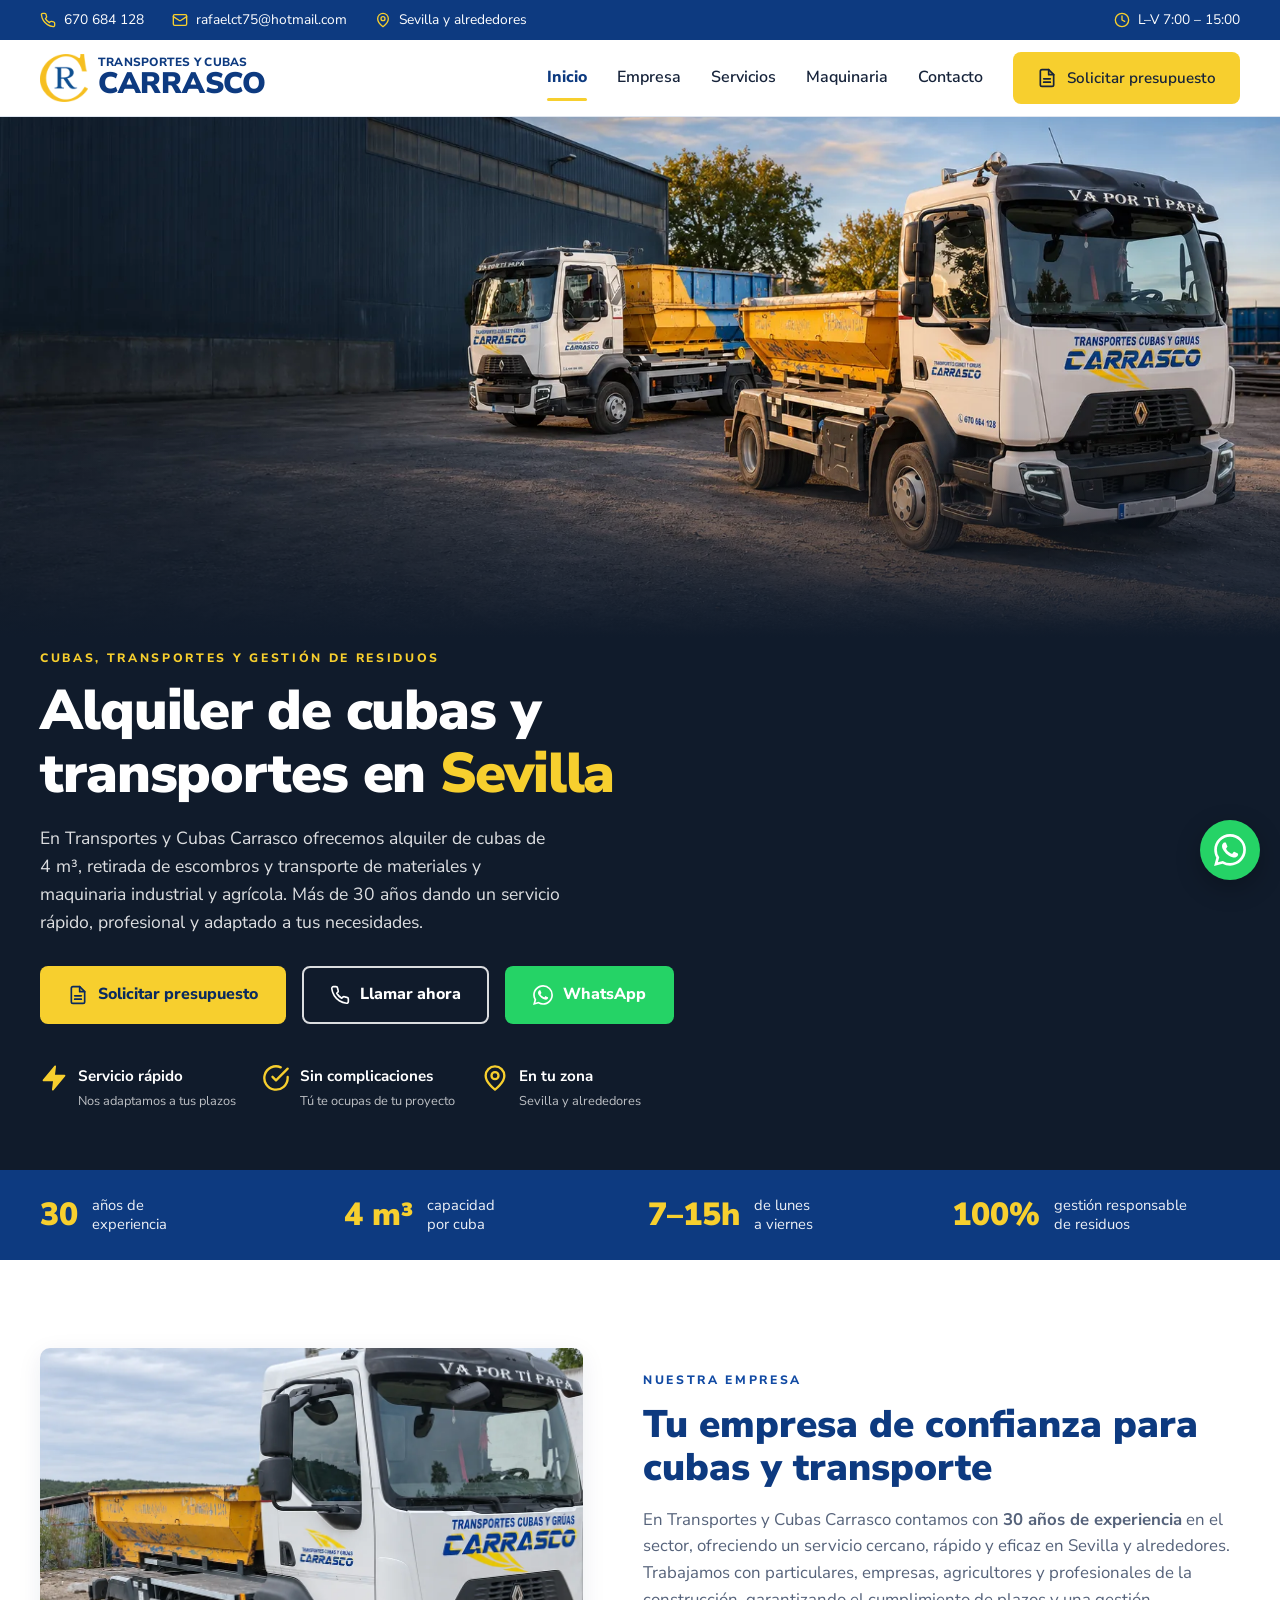
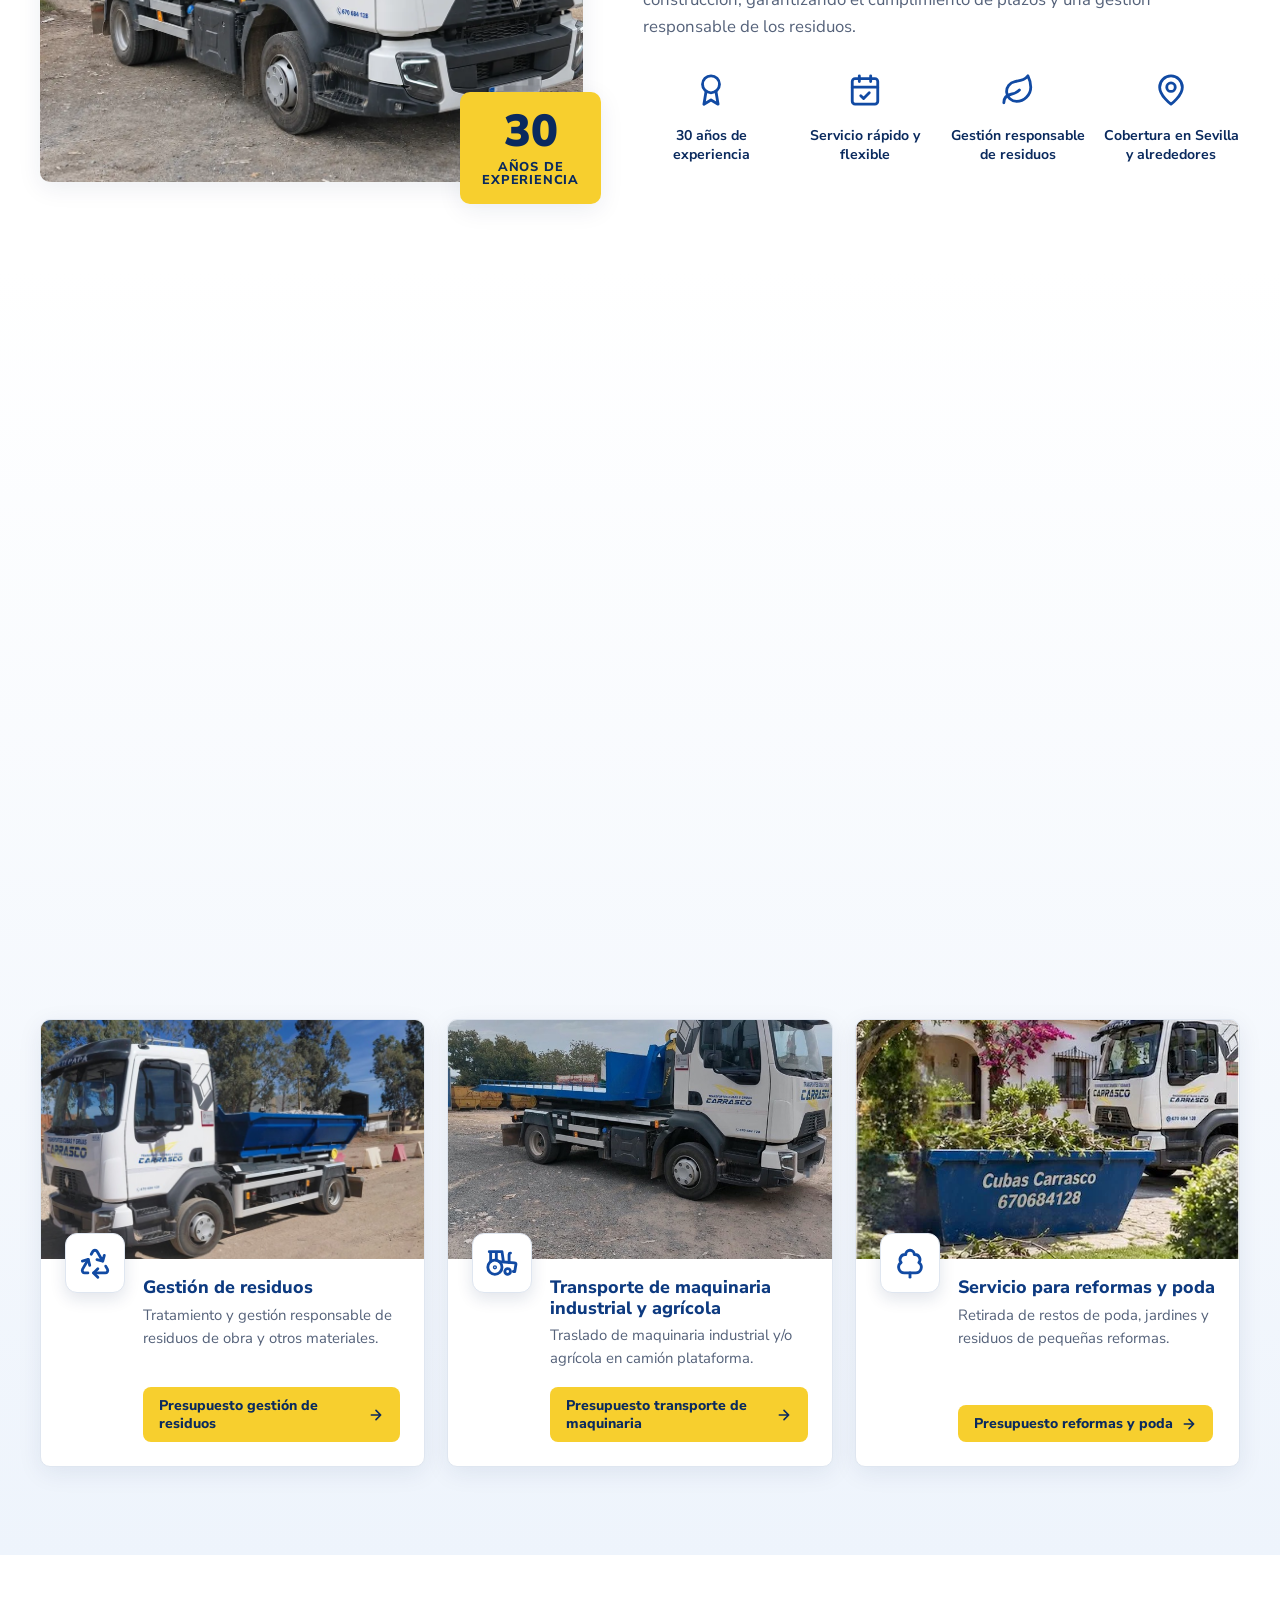
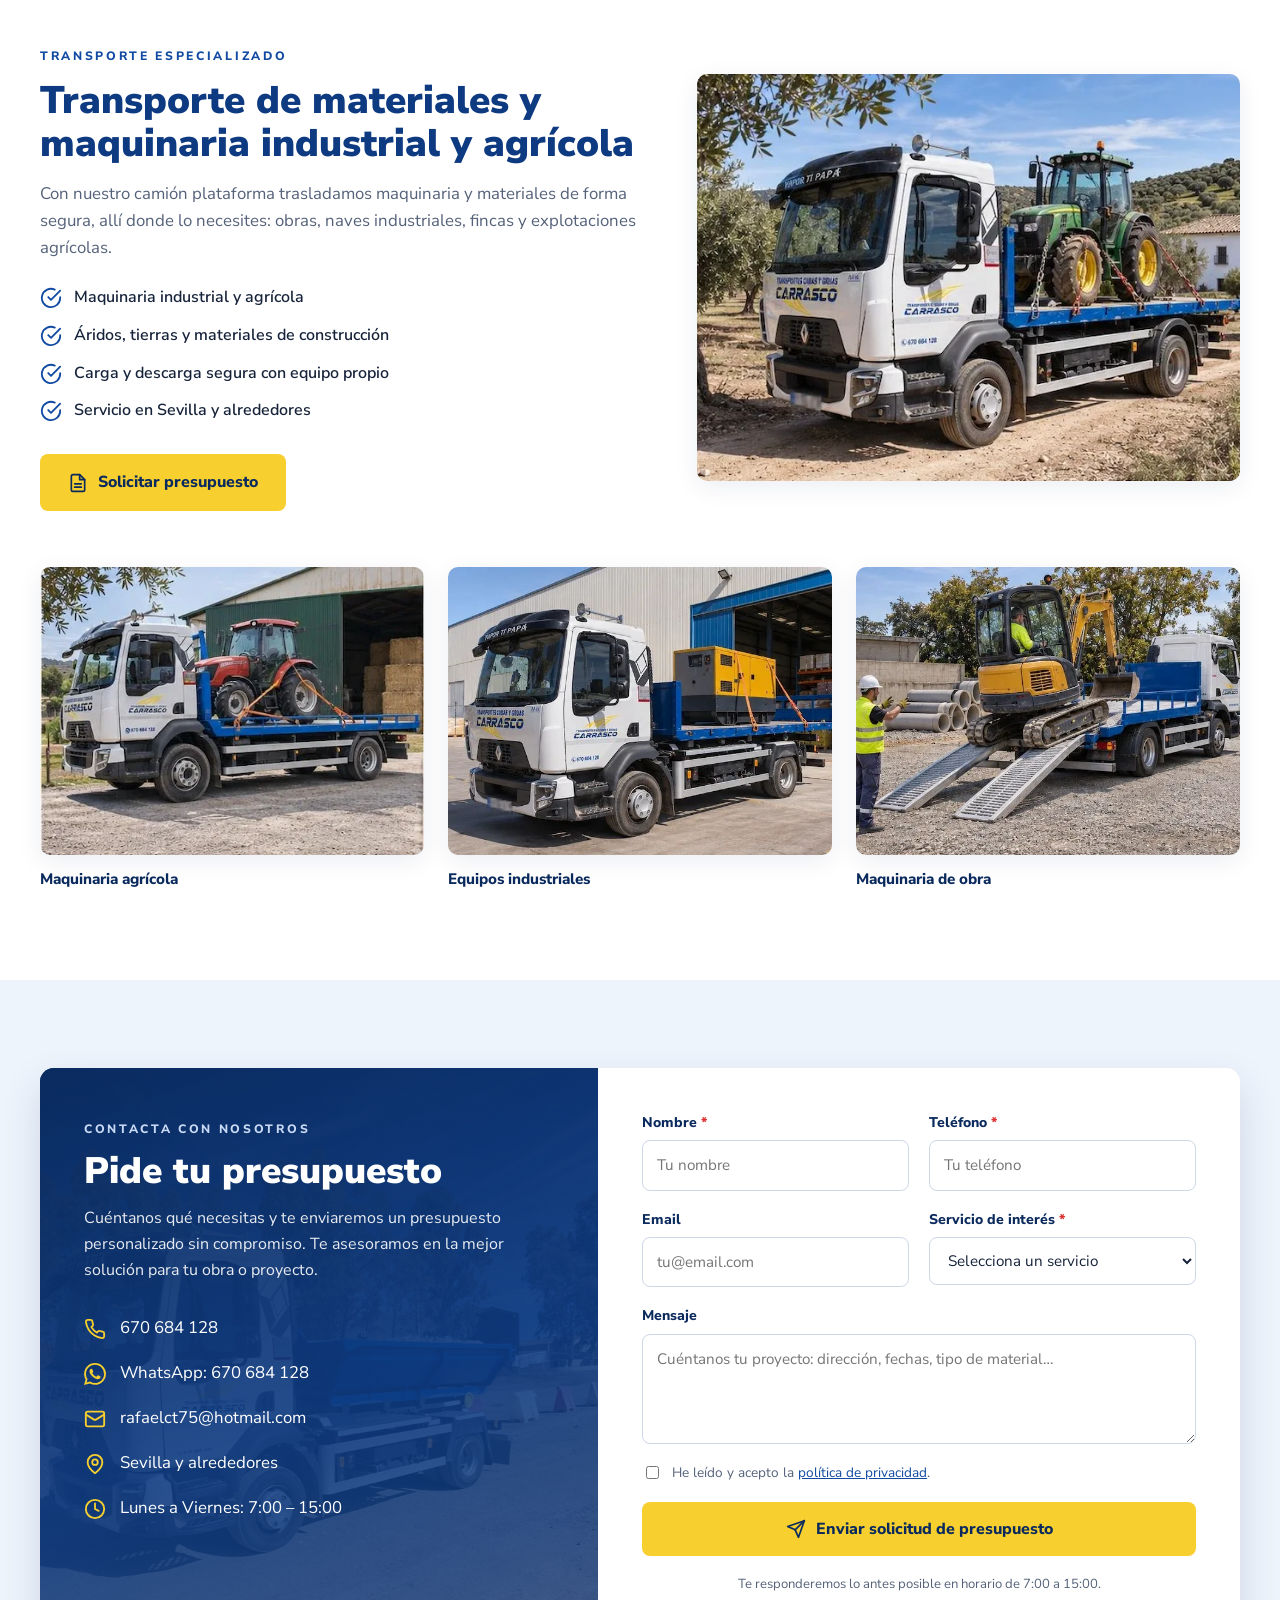
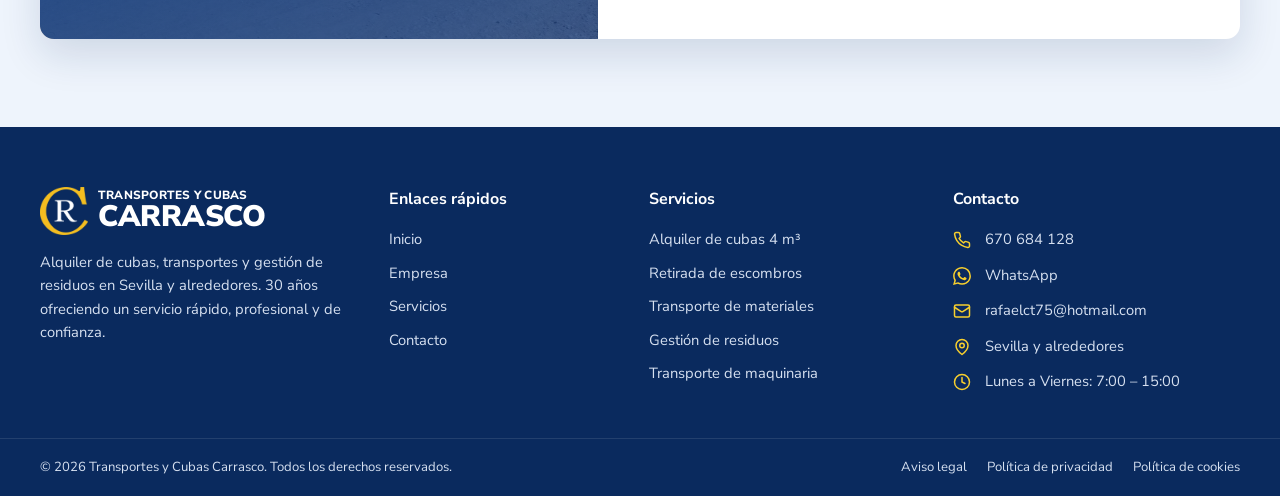
==== commit 16070112: "Logo CR en cabecera y pie - Logo en la cabecera de todas las páginas - Versión con la R en blanco pa" ====
--- a/index.html
+++ b/index.html
@@ -15,7 +15,7 @@
   <link rel="preconnect" href="https://fonts.googleapis.com">
   <link rel="preconnect" href="https://fonts.gstatic.com" crossorigin>
   <link href="https://fonts.googleapis.com/css2?family=Nunito+Sans:opsz,wght@6..12,400;6..12,600;6..12,700;6..12,800;6..12,900&display=swap" rel="stylesheet">
-  <link rel="stylesheet" href="css/styles.css?v=20261104b">
+  <link rel="stylesheet" href="css/styles.css?v=20261104c">
   <link rel="icon" href="data:image/svg+xml,%3Csvg xmlns='http://www.w3.org/2000/svg' viewBox='0 0 52 40'%3E%3Cpath d='M2 38h16c4-12 12-26 26-36C26 6 10 20 2 38z' fill='%23f7cf2e'/%3E%3Cpath d='M20 38h16c2-10 6-22 14-32-12 6-24 18-30 32z' fill='%230d3a80'/%3E%3C/svg%3E">
 
   <script type="application/ld+json">
@@ -83,7 +83,7 @@
 <header class="header">
   <div class="container">
     <a href="#inicio" class="logo" aria-label="Transportes y Cubas Carrasco, inicio">
-      <svg viewBox="0 0 52 40" aria-hidden="true"><path d="M2 38h16c4-12 12-26 26-36C26 6 10 20 2 38z" fill="#f7cf2e"/><path d="M20 38h16c2-10 6-22 14-32-12 6-24 18-30 32z" fill="#0d3a80"/></svg>
+      <img class="logo-mark" src="img/logo-cr.png" alt="" width="239" height="240">
       <span class="logo-text"><small>Transportes y Cubas</small><strong>CARRASCO</strong></span>
     </a>
     <nav class="nav" id="nav" aria-label="Principal">
@@ -330,7 +330,7 @@
   <div class="container">
     <div>
       <a href="#inicio" class="logo">
-        <svg viewBox="0 0 52 40" aria-hidden="true"><path d="M2 38h16c4-12 12-26 26-36C26 6 10 20 2 38z" fill="#f7cf2e"/><path d="M20 38h16c2-10 6-22 14-32-12 6-24 18-30 32z" fill="#fff"/></svg>
+        <img class="logo-mark" src="img/logo-cr-blanco.png" alt="" width="239" height="240" loading="lazy">
         <span class="logo-text"><small>Transportes y Cubas</small><strong>CARRASCO</strong></span>
       </a>
       <p>Alquiler de cubas, transportes y gestión de residuos en Sevilla y alrededores. 30 años ofreciendo un servicio rápido, profesional y de confianza.</p>
--- a/css/styles.css
+++ b/css/styles.css
@@ -74,7 +74,7 @@
 }
 .header .container { display: flex; align-items: center; gap: 32px; min-height: 76px; }
 .logo { display: flex; align-items: center; gap: 10px; }
-.logo svg { width: 52px; height: 40px; flex: none; }
+.logo-mark { width: 48px; height: 48px; flex: none; object-fit: contain; }
 .logo-text { display: flex; flex-direction: column; line-height: 1; }
 .logo-text small { font-size: .74rem; font-weight: 800; letter-spacing: .02em; color: var(--blue-800); text-transform: uppercase; }
 .logo-text strong { font-size: 1.85rem; font-weight: 900; color: var(--blue-800); letter-spacing: -.01em; }
@@ -351,7 +351,7 @@
   .machinery .container.gallery { grid-template-columns: 1fr; gap: 24px; }
   .topbar .container { gap: 16px; justify-content: center; }
   .topbar .push { margin-left: 0; }
-  .logo svg { width: 42px; height: 32px; }
+  .logo-mark { width: 40px; height: 40px; }
   .logo-text strong { font-size: 1.5rem; }
   .logo-text small { font-size: .64rem; }
   .hero-ctas .btn { flex: 1 1 100%; }
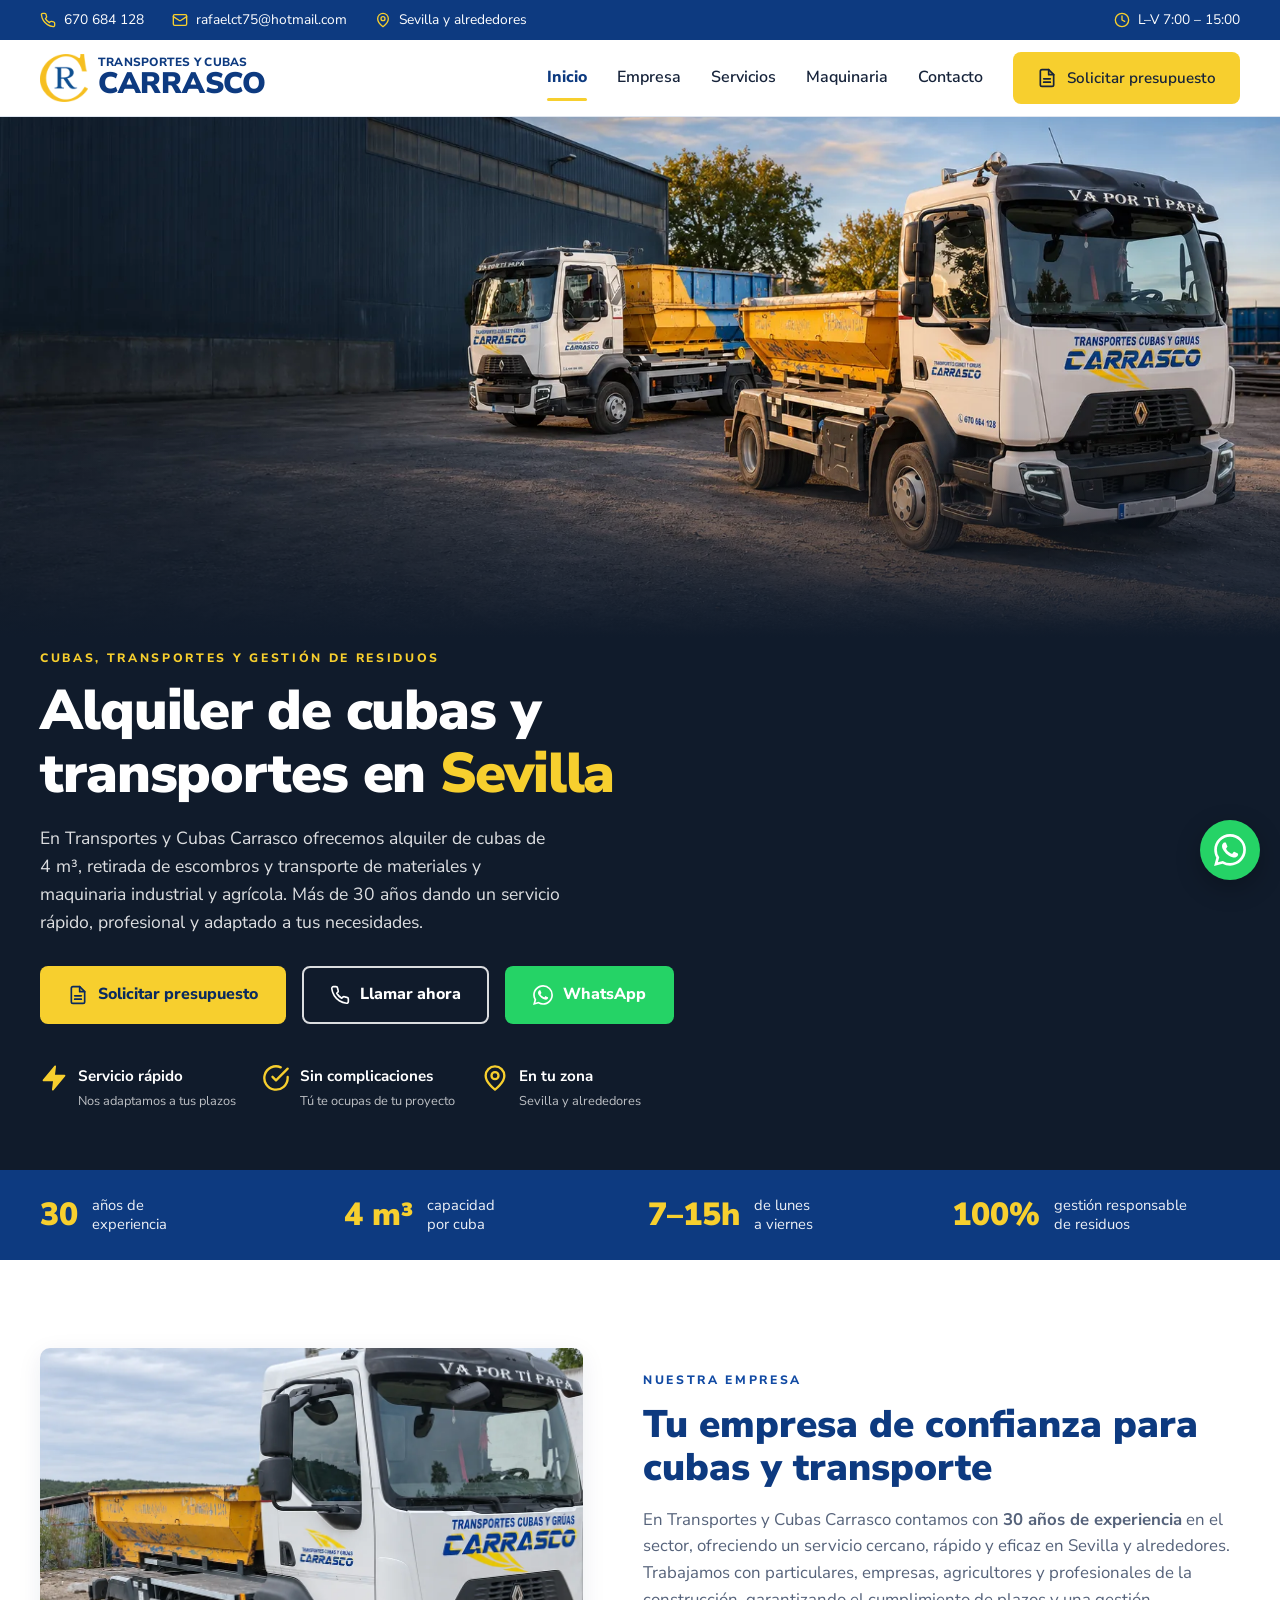
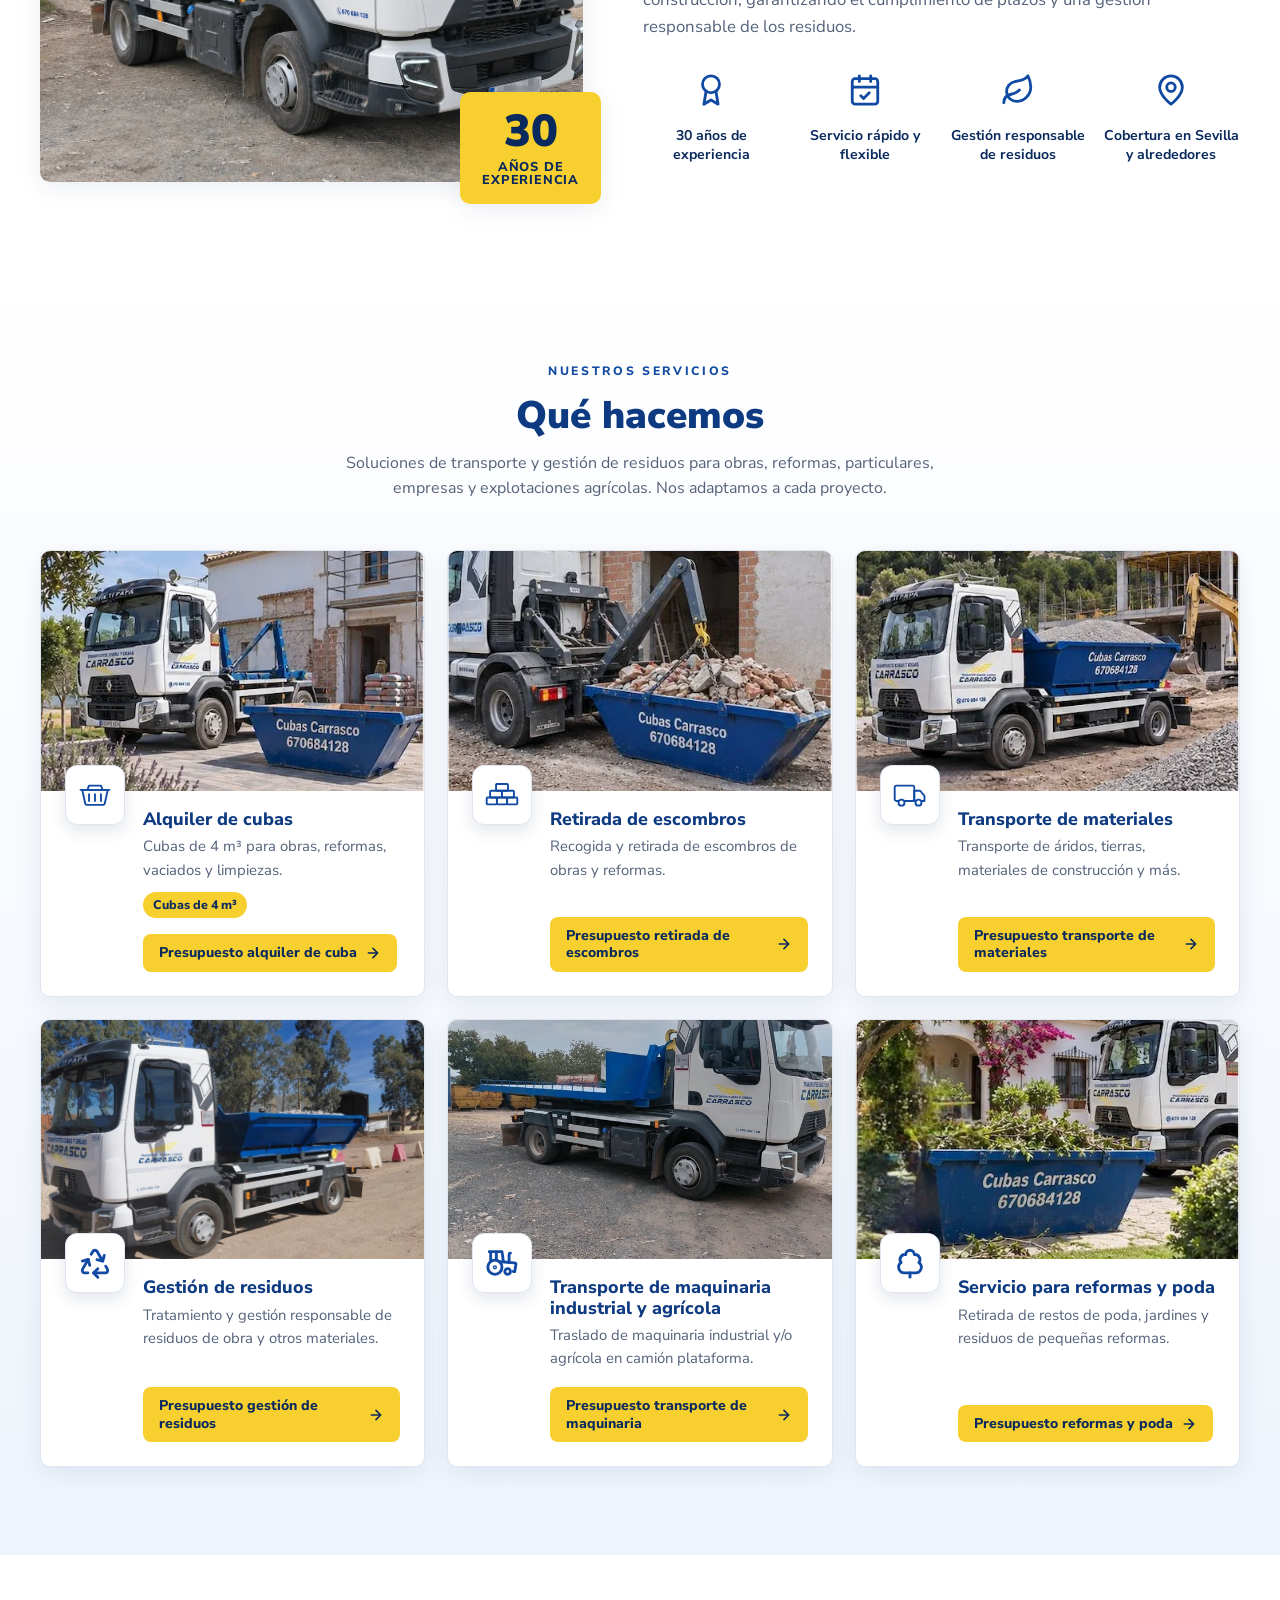
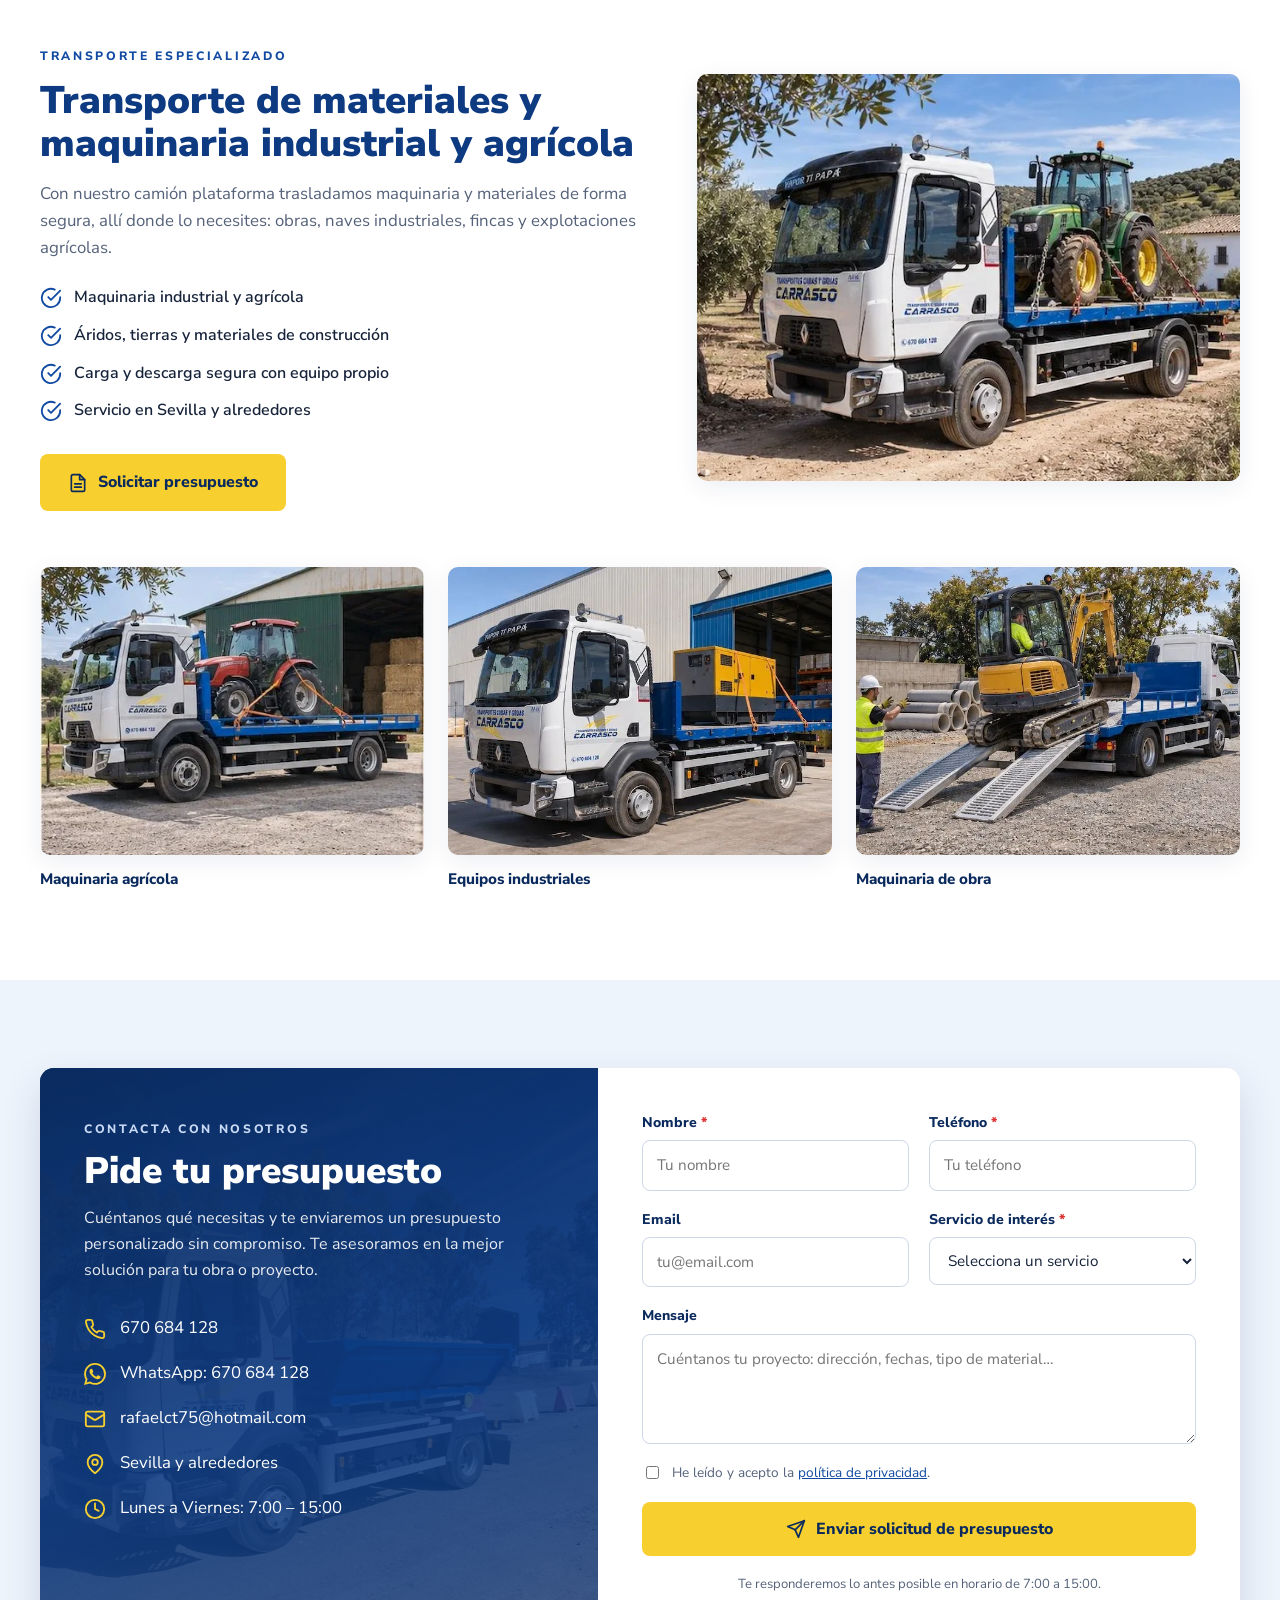
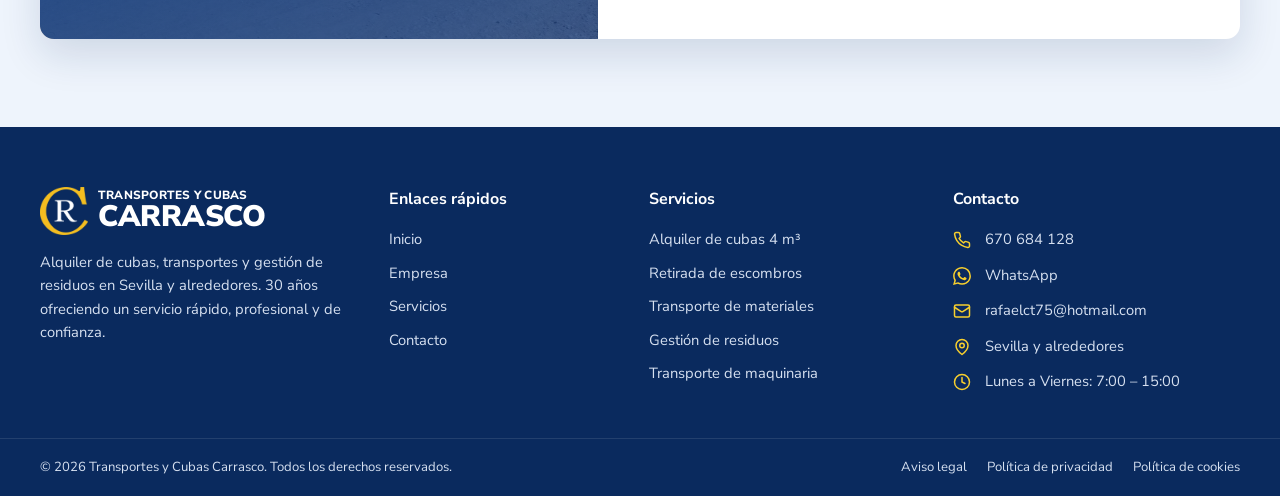
==== commit 357d6324: "Favicon con el logo CR - favicon.ico, icono PNG 192px y icono para iPhone en todas las páginas  Co-A" ====
--- a/index.html
+++ b/index.html
@@ -16,7 +16,9 @@
   <link rel="preconnect" href="https://fonts.gstatic.com" crossorigin>
   <link href="https://fonts.googleapis.com/css2?family=Nunito+Sans:opsz,wght@6..12,400;6..12,600;6..12,700;6..12,800;6..12,900&display=swap" rel="stylesheet">
   <link rel="stylesheet" href="css/styles.css?v=20261104c">
-  <link rel="icon" href="data:image/svg+xml,%3Csvg xmlns='http://www.w3.org/2000/svg' viewBox='0 0 52 40'%3E%3Cpath d='M2 38h16c4-12 12-26 26-36C26 6 10 20 2 38z' fill='%23f7cf2e'/%3E%3Cpath d='M20 38h16c2-10 6-22 14-32-12 6-24 18-30 32z' fill='%230d3a80'/%3E%3C/svg%3E">
+  <link rel="icon" href="favicon.ico" sizes="any">
+  <link rel="icon" type="image/png" sizes="192x192" href="img/favicon-192.png">
+  <link rel="apple-touch-icon" href="img/apple-touch-icon.png">
 
   <script type="application/ld+json">
   {
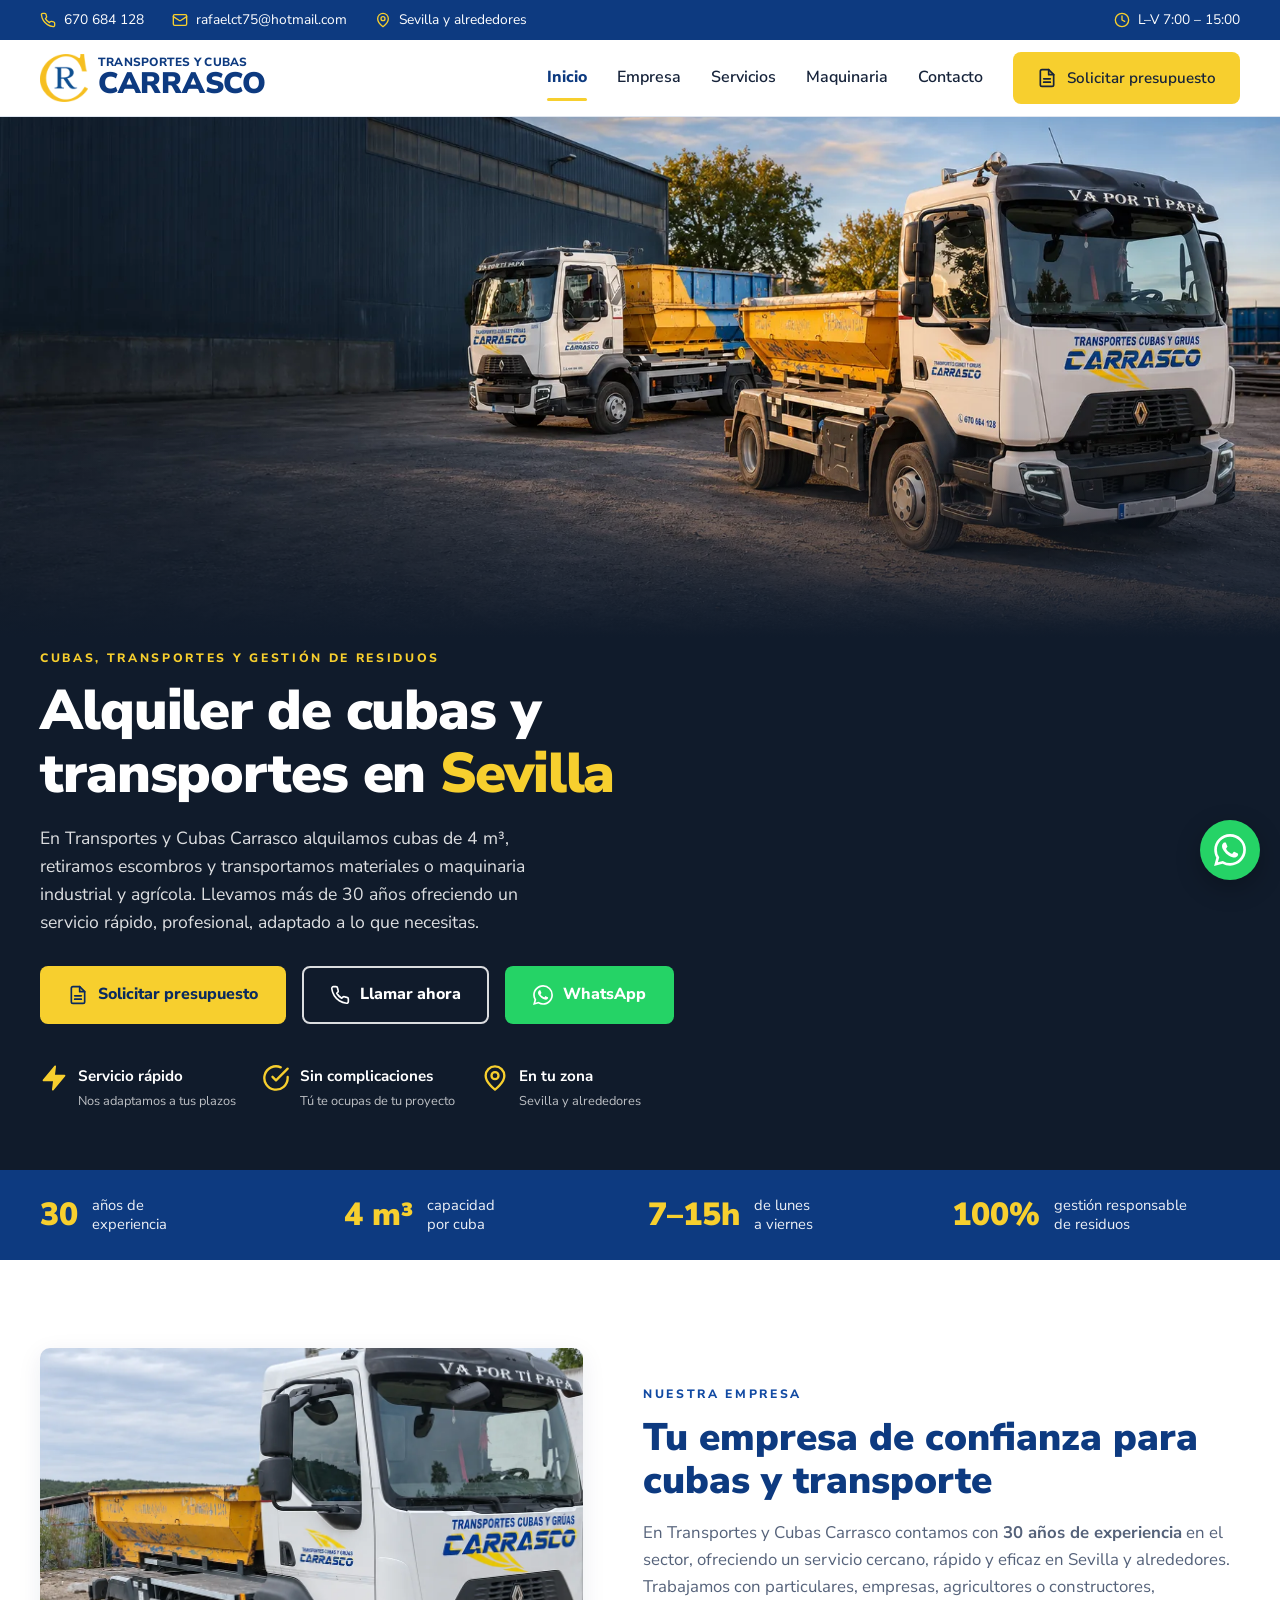
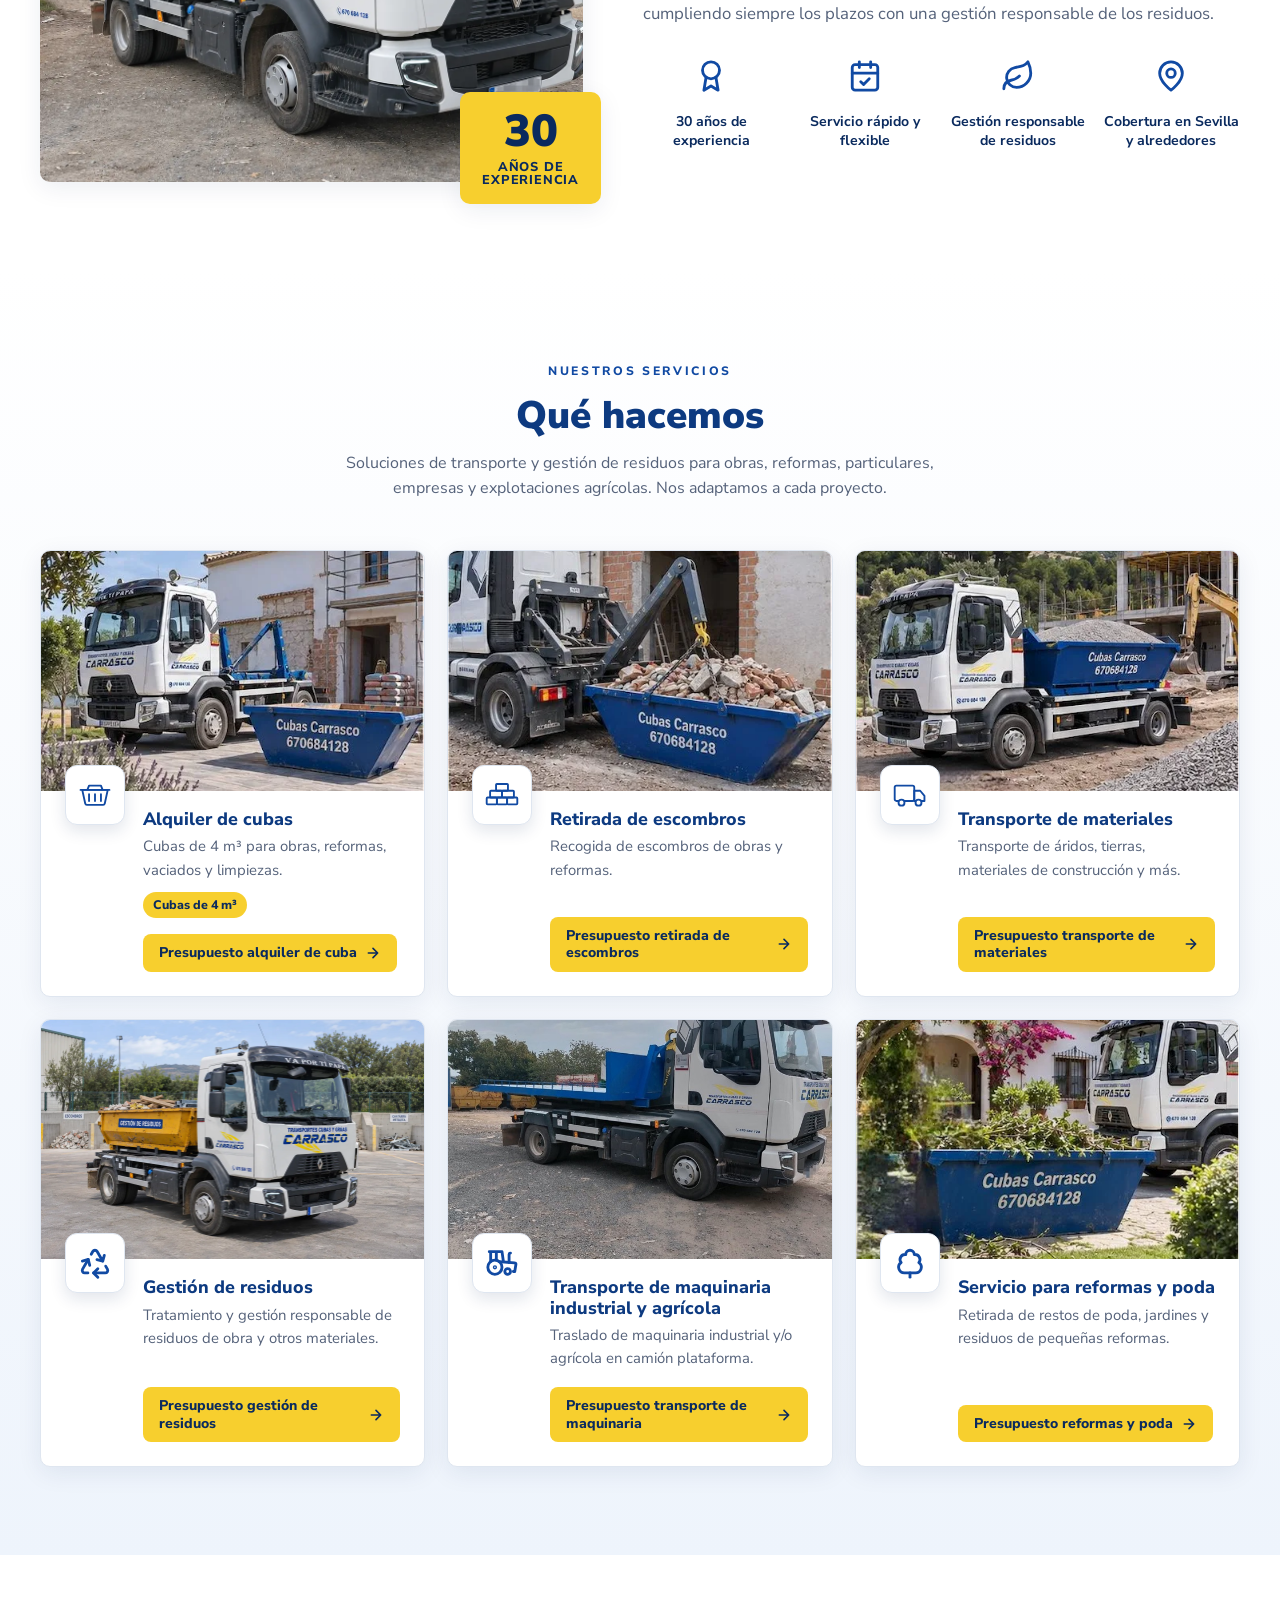
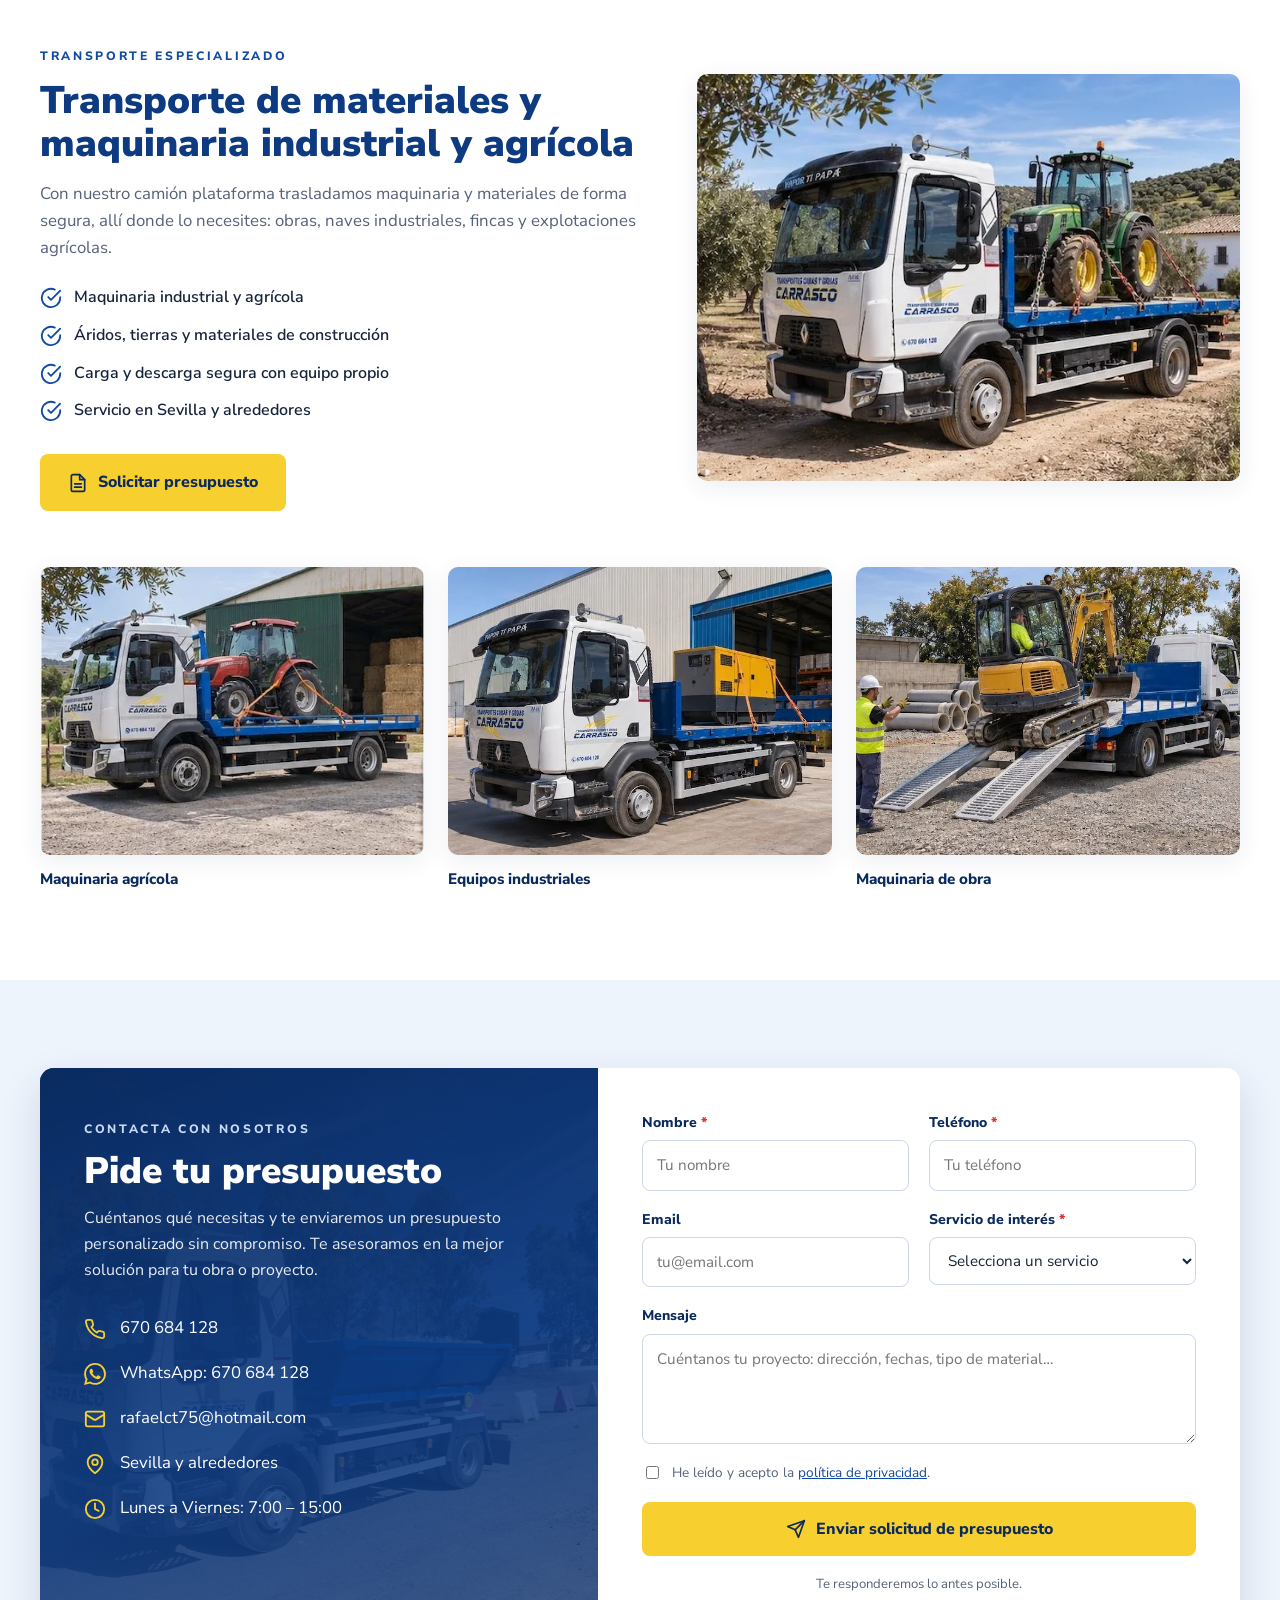
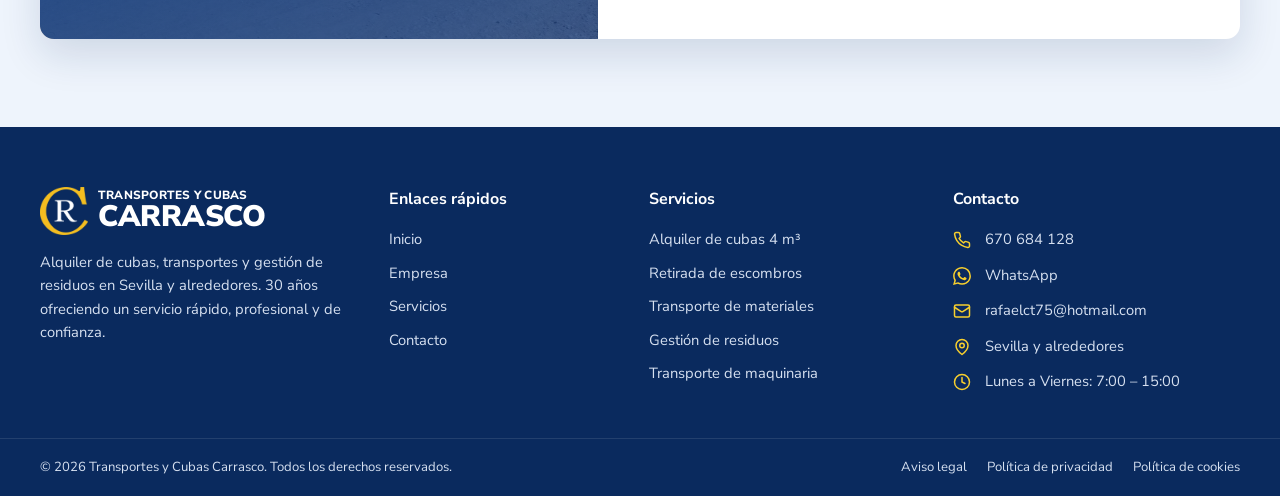
==== commit c676d148: "Nueva foto de gestión de residuos y repaso de textos - Foto propia en la tarjeta "Gestión de residuo" ====
--- a/index.html
+++ b/index.html
@@ -4,18 +4,18 @@
   <meta charset="utf-8">
   <meta name="viewport" content="width=device-width, initial-scale=1">
   <title>Transportes y Cubas Carrasco | Alquiler de cubas y transportes en Sevilla</title>
-  <meta name="description" content="Alquiler de cubas de 4 m³, retirada de escombros, transporte de materiales y maquinaria industrial y agrícola en Sevilla. 30 años de experiencia. Llámanos al 670 684 128.">
+  <meta name="description" content="Alquiler de cubas de 4 m³, retirada de escombros, transporte de materiales y de maquinaria industrial o agrícola en Sevilla. 30 años de experiencia. Llámanos al 670 684 128.">
   <meta name="theme-color" content="#0d3a80">
   <meta property="og:type" content="website">
   <meta property="og:title" content="Transportes y Cubas Carrasco · Sevilla">
-  <meta property="og:description" content="Alquiler de cubas, retirada de escombros y transporte de materiales y maquinaria en Sevilla. 30 años de experiencia.">
+  <meta property="og:description" content="Alquiler de cubas, retirada de escombros, transporte de materiales o maquinaria en Sevilla. 30 años de experiencia.">
   <meta property="og:image" content="img/portada-camiones-cubas.webp">
   <meta property="og:locale" content="es_ES">
 
   <link rel="preconnect" href="https://fonts.googleapis.com">
   <link rel="preconnect" href="https://fonts.gstatic.com" crossorigin>
   <link href="https://fonts.googleapis.com/css2?family=Nunito+Sans:opsz,wght@6..12,400;6..12,600;6..12,700;6..12,800;6..12,900&display=swap" rel="stylesheet">
-  <link rel="stylesheet" href="css/styles.css?v=20261104c">
+  <link rel="stylesheet" href="css/styles.css?v=20261105">
   <link rel="icon" href="favicon.ico" sizes="any">
   <link rel="icon" type="image/png" sizes="192x192" href="img/favicon-192.png">
   <link rel="apple-touch-icon" href="img/apple-touch-icon.png">
@@ -25,7 +25,7 @@
     "@context": "https://schema.org",
     "@type": "LocalBusiness",
     "name": "Transportes y Cubas Carrasco",
-    "description": "Alquiler de cubas de 4 m³, retirada de escombros, transporte de materiales y maquinaria industrial y agrícola en Sevilla.",
+    "description": "Alquiler de cubas de 4 m³, retirada de escombros, transporte de materiales y de maquinaria industrial o agrícola en Sevilla.",
     "telephone": "+34670684128",
     "email": "rafaelct75@hotmail.com",
     "image": "img/portada-camiones-cubas.webp",
@@ -110,7 +110,7 @@
       <div class="hero-content">
         <span class="eyebrow">Cubas, transportes y gestión de residuos</span>
         <h1>Alquiler de cubas y transportes en <em>Sevilla</em></h1>
-        <p class="lead">En Transportes y Cubas Carrasco ofrecemos alquiler de cubas de 4&nbsp;m³, retirada de escombros y transporte de materiales y maquinaria industrial y agrícola. Más de 30 años dando un servicio rápido, profesional y adaptado a tus necesidades.</p>
+        <p class="lead">En Transportes y Cubas Carrasco alquilamos cubas de 4&nbsp;m³, retiramos escombros y transportamos materiales o maquinaria industrial y agrícola. Llevamos más de 30 años ofreciendo un servicio rápido, profesional, adaptado a lo que necesitas.</p>
         <div class="hero-ctas">
           <a href="#contacto" class="btn btn-primary"><svg><use href="#i-doc"/></svg>Solicitar presupuesto</a>
           <a href="tel:+34670684128" class="btn btn-outline"><svg><use href="#i-phone"/></svg>Llamar ahora</a>
@@ -145,7 +145,7 @@
       <div class="reveal">
         <span class="eyebrow">Nuestra empresa</span>
         <h2>Tu empresa de confianza para cubas y transporte</h2>
-        <p>En Transportes y Cubas Carrasco contamos con <strong>30 años de experiencia</strong> en el sector, ofreciendo un servicio cercano, rápido y eficaz en Sevilla y alrededores. Trabajamos con particulares, empresas, agricultores y profesionales de la construcción, garantizando el cumplimiento de plazos y una gestión responsable de los residuos.</p>
+        <p>En Transportes y Cubas Carrasco contamos con <strong>30 años de experiencia</strong> en el sector, ofreciendo un servicio cercano, rápido y eficaz en Sevilla y alrededores. Trabajamos con particulares, empresas, agricultores o constructores, cumpliendo siempre los plazos con una gestión responsable de los residuos.</p>
         <div class="features">
           <div class="feature"><svg><use href="#i-award"/></svg><span>30 años de experiencia</span></div>
           <div class="feature"><svg><use href="#i-calendar"/></svg><span>Servicio rápido y flexible</span></div>
@@ -183,7 +183,7 @@
           <div class="card-icon"><svg><use href="#s-bricks"/></svg></div>
           <div>
             <h3>Retirada de escombros</h3>
-            <p>Recogida y retirada de escombros de obras y reformas.</p>
+            <p>Recogida de escombros de obras y reformas.</p>
             <a href="#contacto" class="card-link" data-service="Retirada de escombros">Presupuesto retirada de escombros <svg><use href="#i-arrow"/></svg></a>
           </div>
           </div>
@@ -200,7 +200,7 @@
           </div>
         </article>
         <article class="card reveal">
-          <img class="card-img" src="img/camion-cuba-sm.jpg" alt="Camión de Cubas Carrasco con cuba azul cargada de escombros" width="790" height="800" loading="lazy" style="object-position: 40% 62%">
+          <img class="card-img" src="img/gestion-residuos.webp" alt="Camión de Cubas Carrasco con cuba de gestión de residuos en un punto de reciclaje" width="1536" height="1024" loading="lazy" style="object-position: 50% 55%">
           <div class="card-body">
           <div class="card-icon"><svg><use href="#s-recycle"/></svg></div>
           <div>
@@ -321,7 +321,7 @@
           <input type="text" name="_honey" class="hp" tabindex="-1" autocomplete="off" aria-hidden="true">
           <label class="privacy"><input type="checkbox" id="f-privacy" required> <span>He leído y acepto la <a href="politica-privacidad.html" target="_blank">política de privacidad</a>.</span></label>
           <button type="submit" class="btn btn-primary"><svg><use href="#i-send"/></svg>Enviar solicitud de presupuesto</button>
-          <p class="form-note" id="formNote">Te responderemos lo antes posible en horario de 7:00 a 15:00.</p>
+          <p class="form-note" id="formNote">Te responderemos lo antes posible.</p>
         </form>
       </div>
     </div>
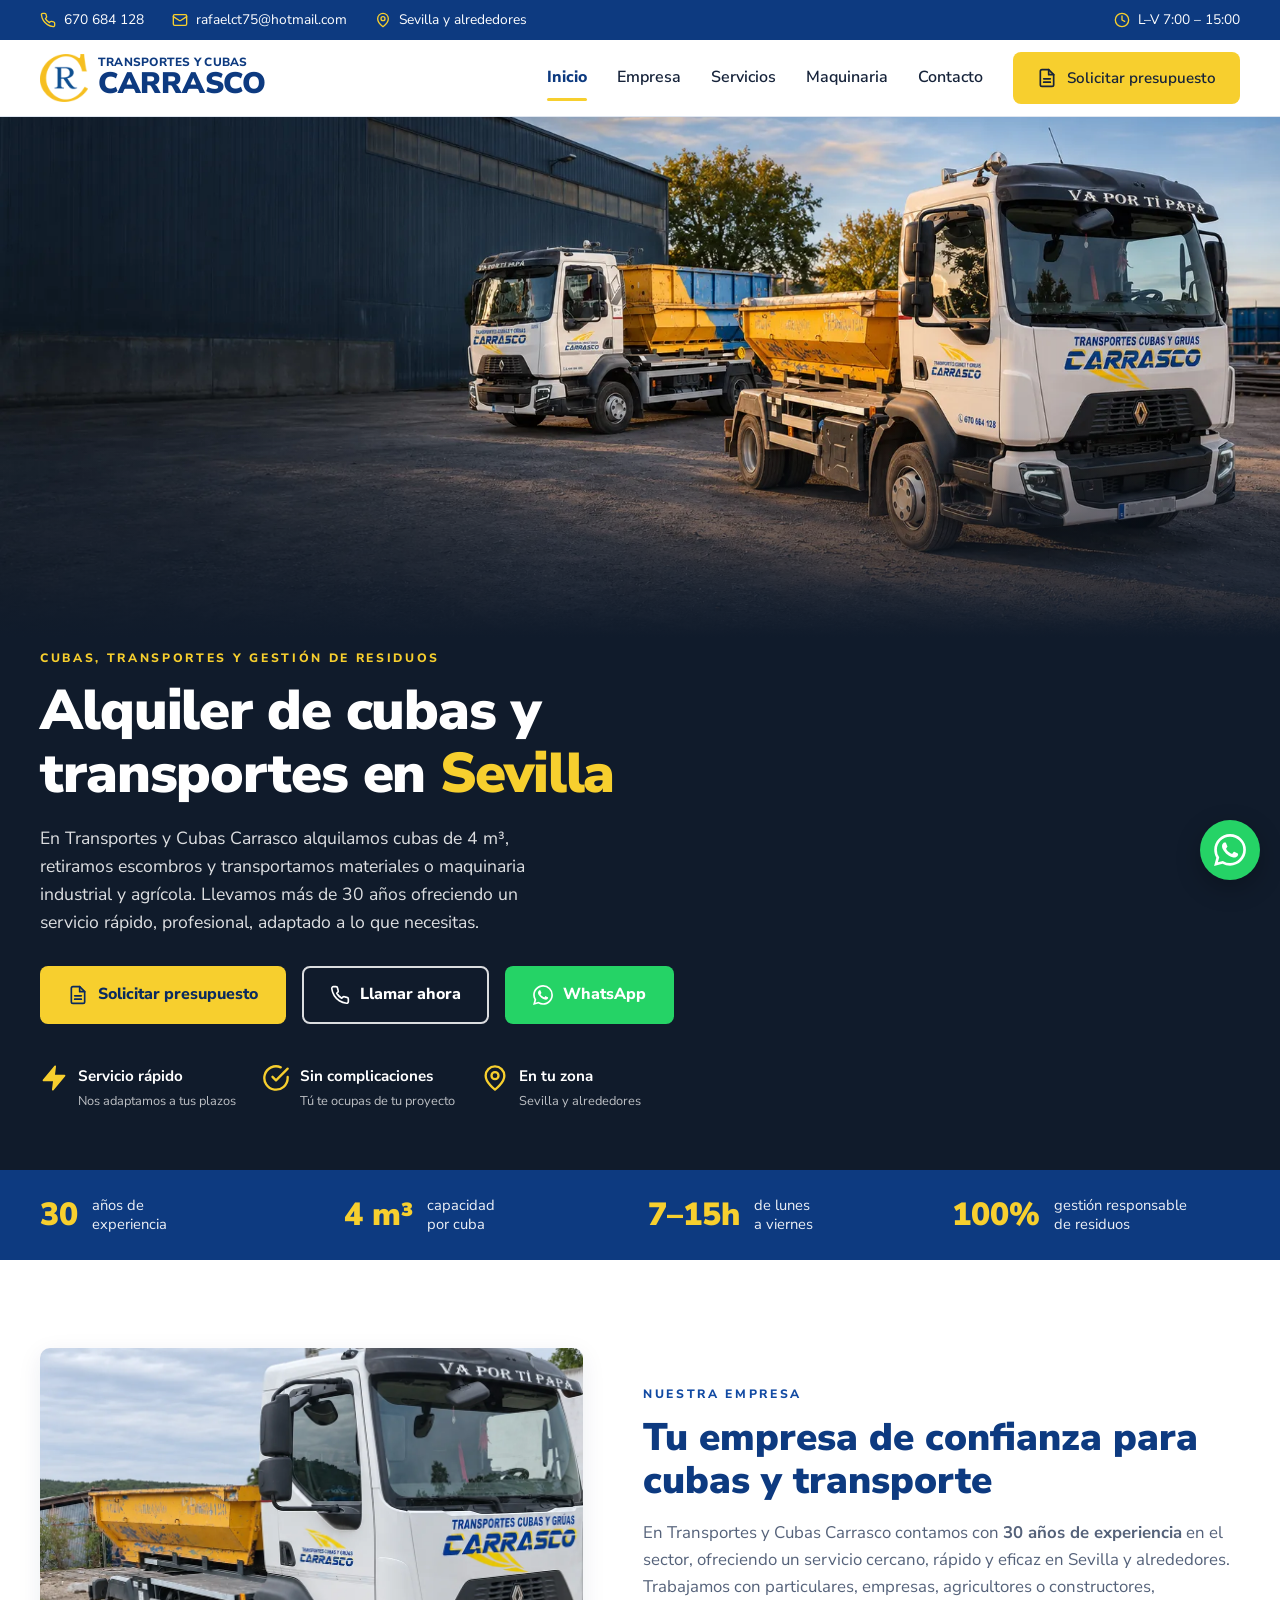
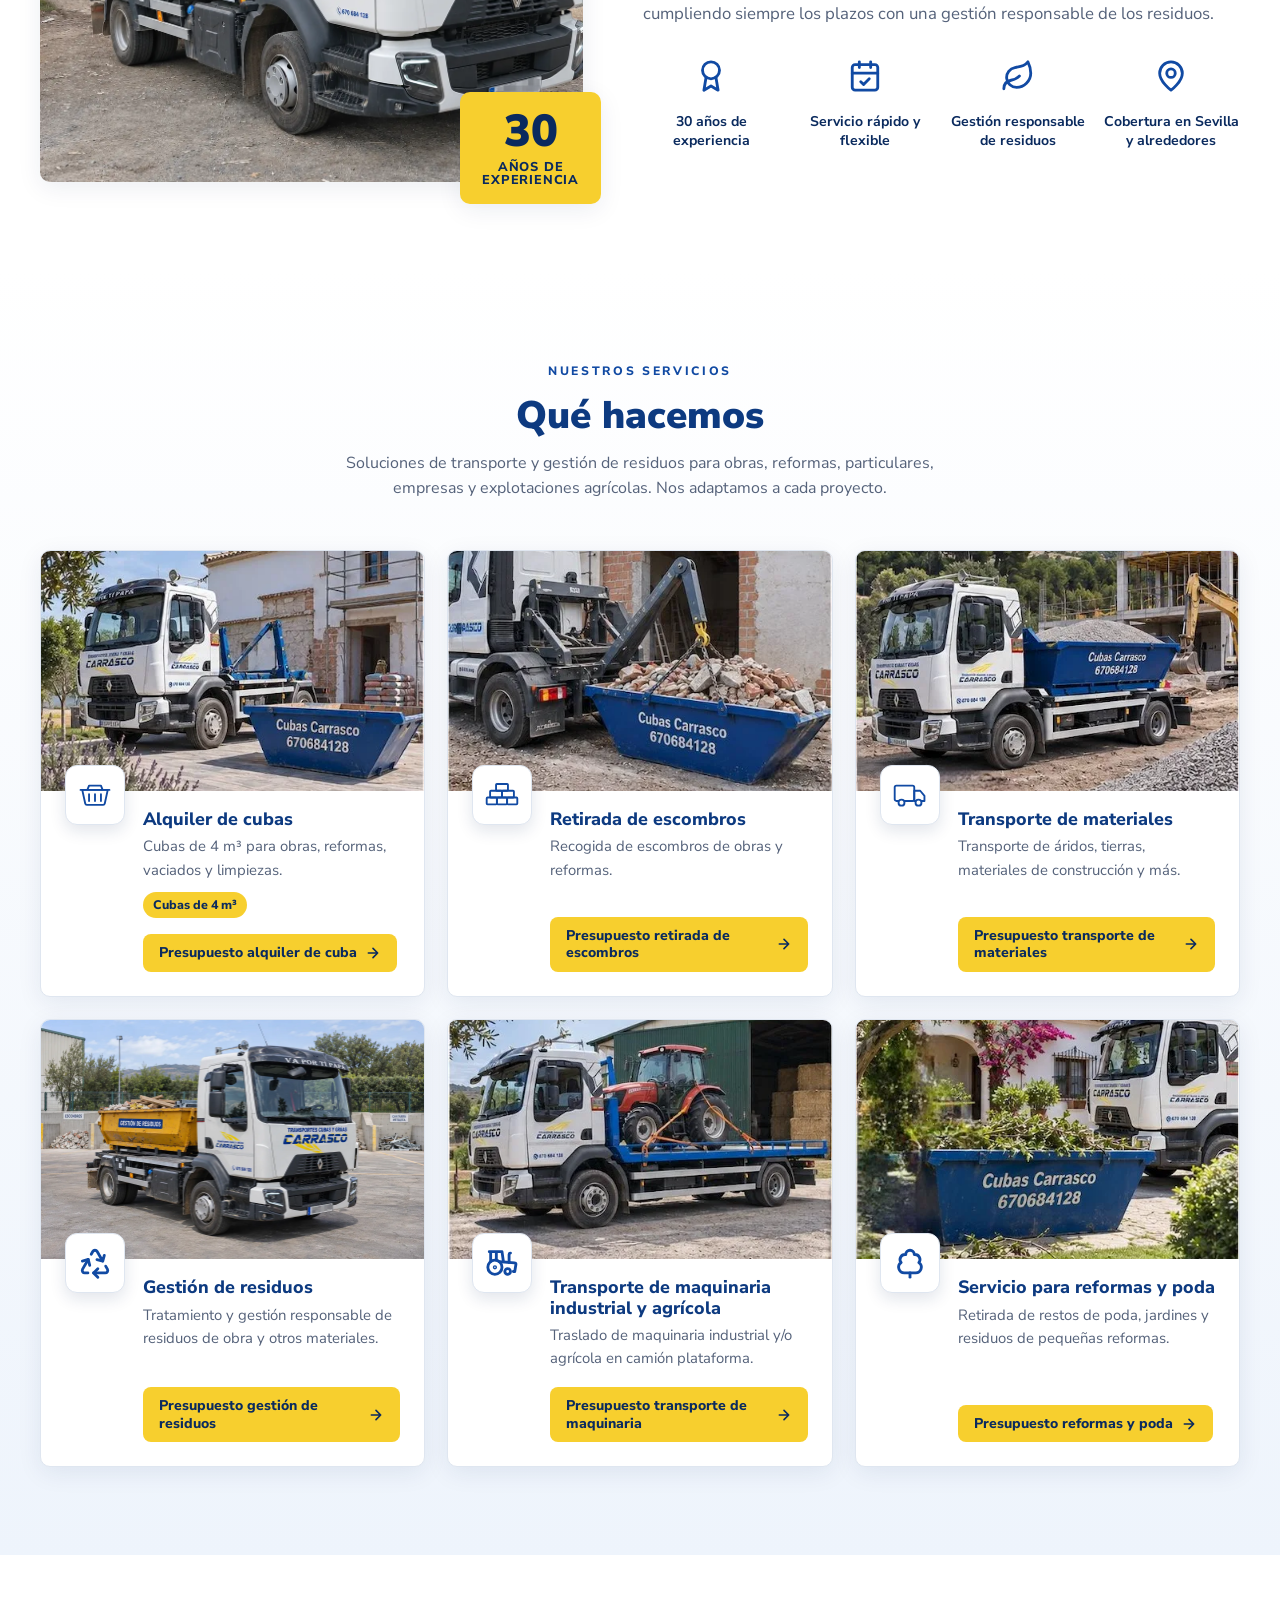
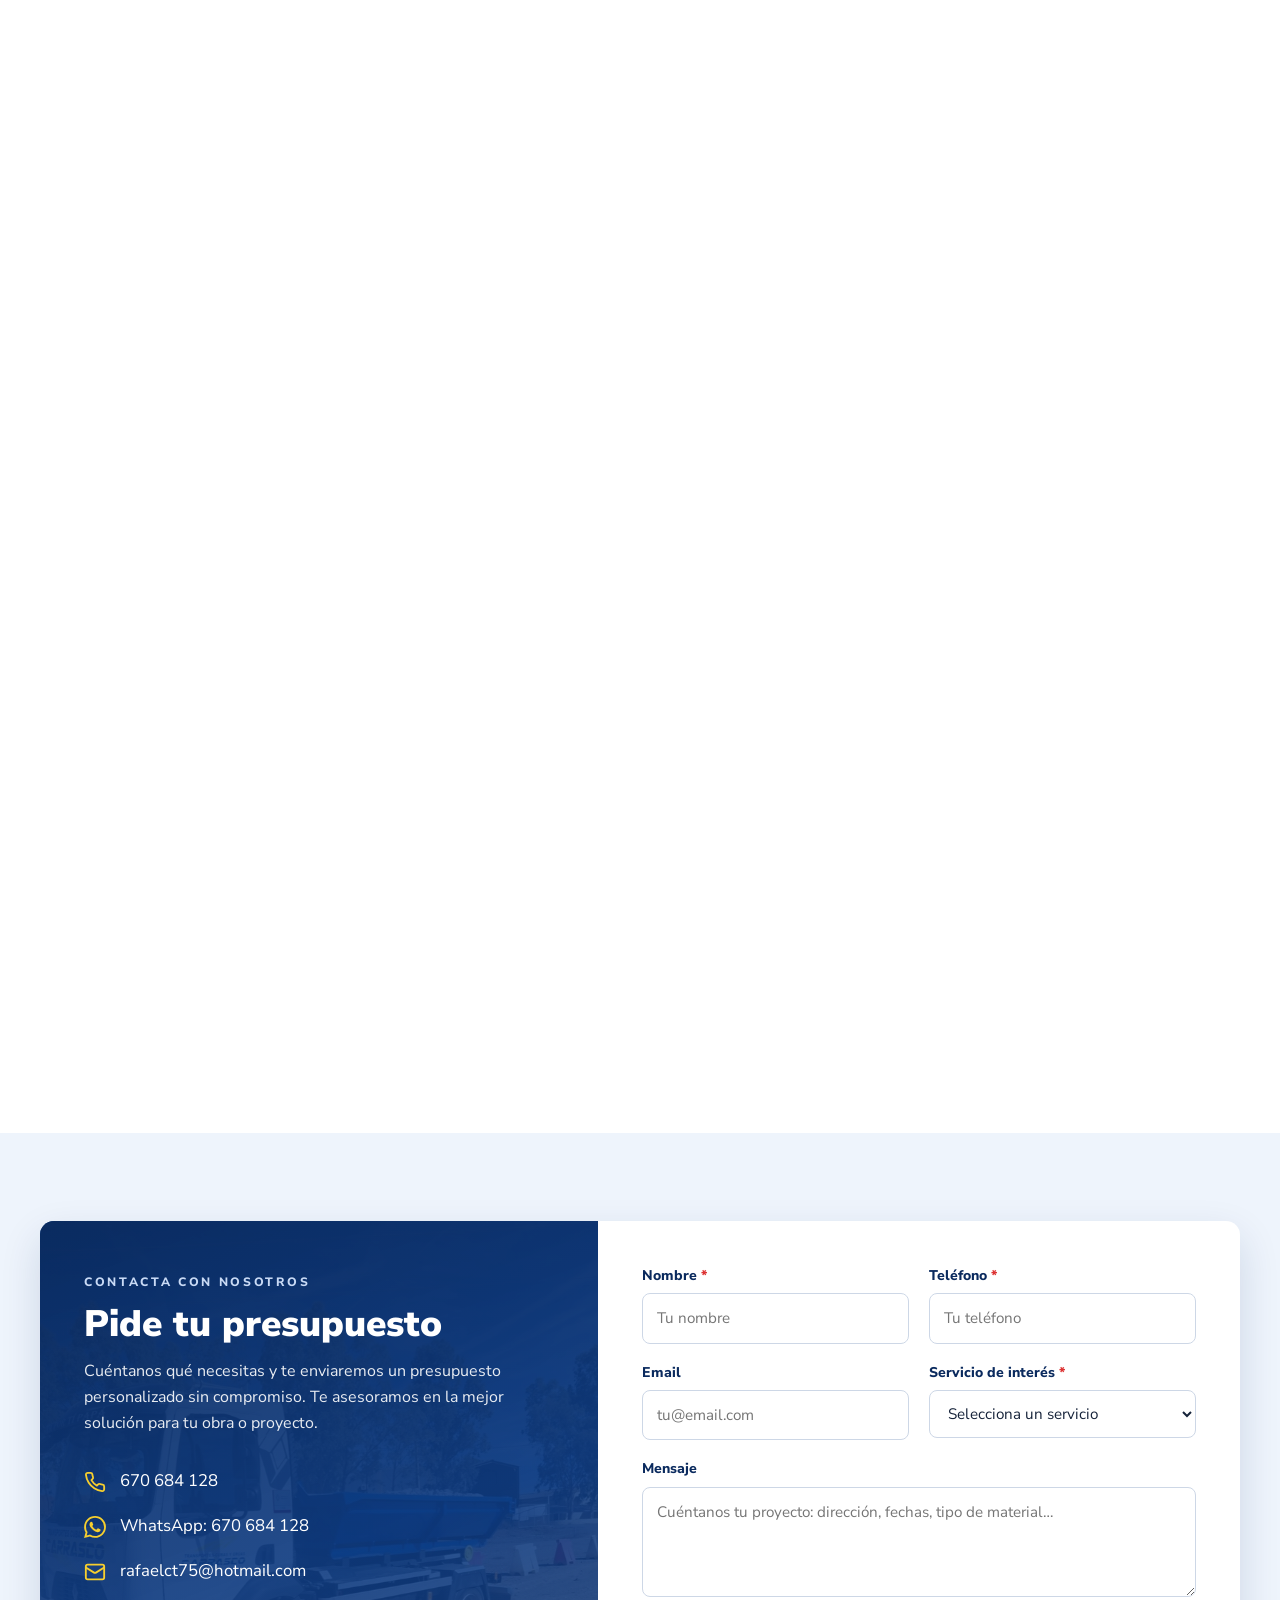
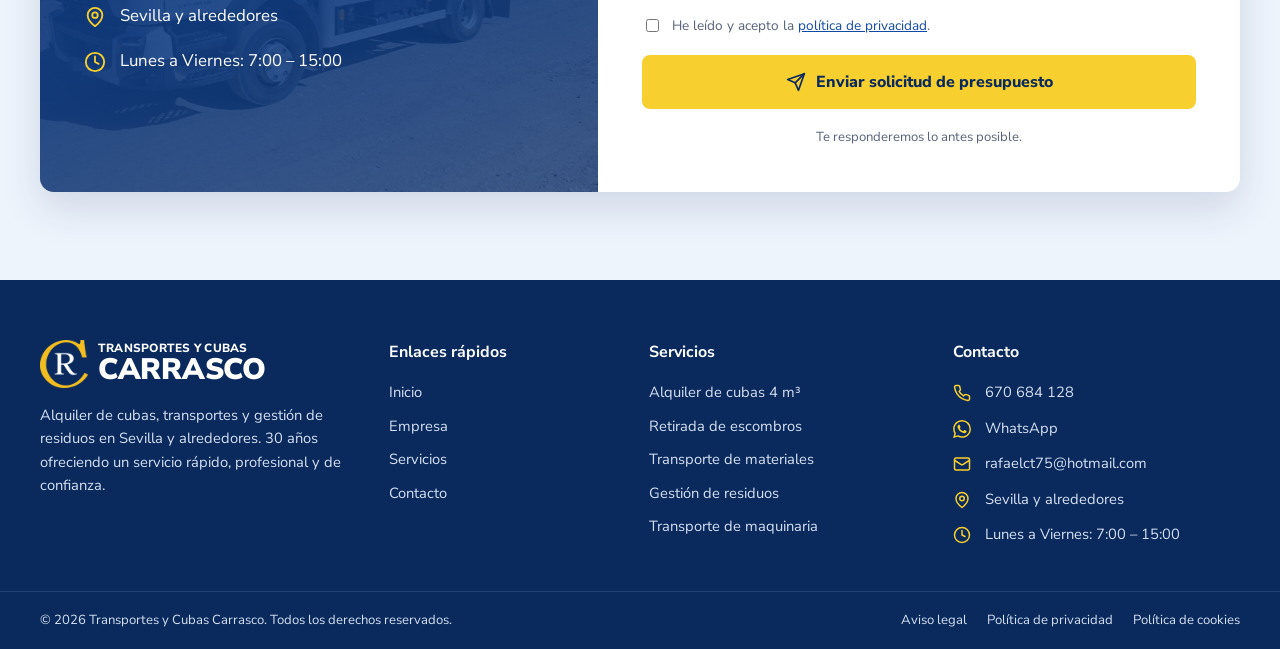
==== commit 328b7c8d: "Foto adecuada para "Transporte de maquinaria" - La tarjeta muestra el tractor amarrado sobre la plat" ====
--- a/index.html
+++ b/index.html
@@ -15,7 +15,7 @@
   <link rel="preconnect" href="https://fonts.googleapis.com">
   <link rel="preconnect" href="https://fonts.gstatic.com" crossorigin>
   <link href="https://fonts.googleapis.com/css2?family=Nunito+Sans:opsz,wght@6..12,400;6..12,600;6..12,700;6..12,800;6..12,900&display=swap" rel="stylesheet">
-  <link rel="stylesheet" href="css/styles.css?v=20261105">
+  <link rel="stylesheet" href="css/styles.css?v=20261105b">
   <link rel="icon" href="favicon.ico" sizes="any">
   <link rel="icon" type="image/png" sizes="192x192" href="img/favicon-192.png">
   <link rel="apple-touch-icon" href="img/apple-touch-icon.png">
@@ -211,7 +211,7 @@
           </div>
         </article>
         <article class="card reveal">
-          <img class="card-img" src="img/camion-plataforma-sm.jpg" alt="Camión plataforma de Transportes Carrasco para maquinaria" width="675" height="900" loading="lazy" style="object-position: 60% 50%">
+          <img class="card-img" src="img/transporte-tractor-rojo.webp" alt="Tractor amarrado sobre la plataforma del camión de Transportes Carrasco" width="480" height="465" loading="lazy" style="object-position: 50% 55%">
           <div class="card-body">
           <div class="card-icon"><svg><use href="#s-tractor"/></svg></div>
           <div>
@@ -256,10 +256,6 @@
       </div>
     </div>
     <div class="container gallery">
-      <figure class="reveal">
-        <img src="img/transporte-tractor-rojo.webp" alt="Tractor rojo amarrado sobre la plataforma del camión junto a una nave agrícola" width="480" height="465" loading="lazy">
-        <figcaption>Maquinaria agrícola</figcaption>
-      </figure>
       <figure class="reveal">
         <img src="img/transporte-grupo-electrogeno.webp" alt="Grupo electrógeno cargado en el camión plataforma frente a una nave industrial" width="715" height="474" loading="lazy">
         <figcaption>Equipos industriales</figcaption>
--- a/css/styles.css
+++ b/css/styles.css
@@ -206,7 +206,7 @@
 /* Machinery feature */
 .machinery .container { display: grid; grid-template-columns: 1.1fr 1fr; gap: 60px; align-items: center; }
 .machinery img { width: 100%; height: auto; aspect-ratio: 4 / 3; object-fit: cover; object-position: 50% 60%; border-radius: var(--radius); box-shadow: var(--shadow); }
-.machinery .container.gallery { grid-template-columns: repeat(3, 1fr); gap: 24px; margin-top: 56px; align-items: start; }
+.machinery .container.gallery { grid-template-columns: repeat(2, 1fr); gap: 24px; margin-top: 56px; align-items: start; }
 .gallery figure { margin: 0; }
 .gallery img { aspect-ratio: 4 / 3; object-position: 50% 55%; }
 .gallery figcaption { margin-top: 12px; font-weight: 800; font-size: .95rem; color: var(--blue-900); }
@@ -339,7 +339,7 @@
   .strip .container { grid-template-columns: 1fr 1fr; gap: 20px; }
   .about .container, .machinery .container { grid-template-columns: 1fr; gap: 48px; }
   .machinery .media { order: -1; }
-  .machinery .container.gallery { grid-template-columns: repeat(3, 1fr); gap: 16px; margin-top: 40px; }
+  .machinery .container.gallery { grid-template-columns: repeat(2, 1fr); gap: 16px; margin-top: 40px; }
   .years { right: 12px; }
   .contact-box { grid-template-columns: 1fr; }
   .fab-call { display: grid; }
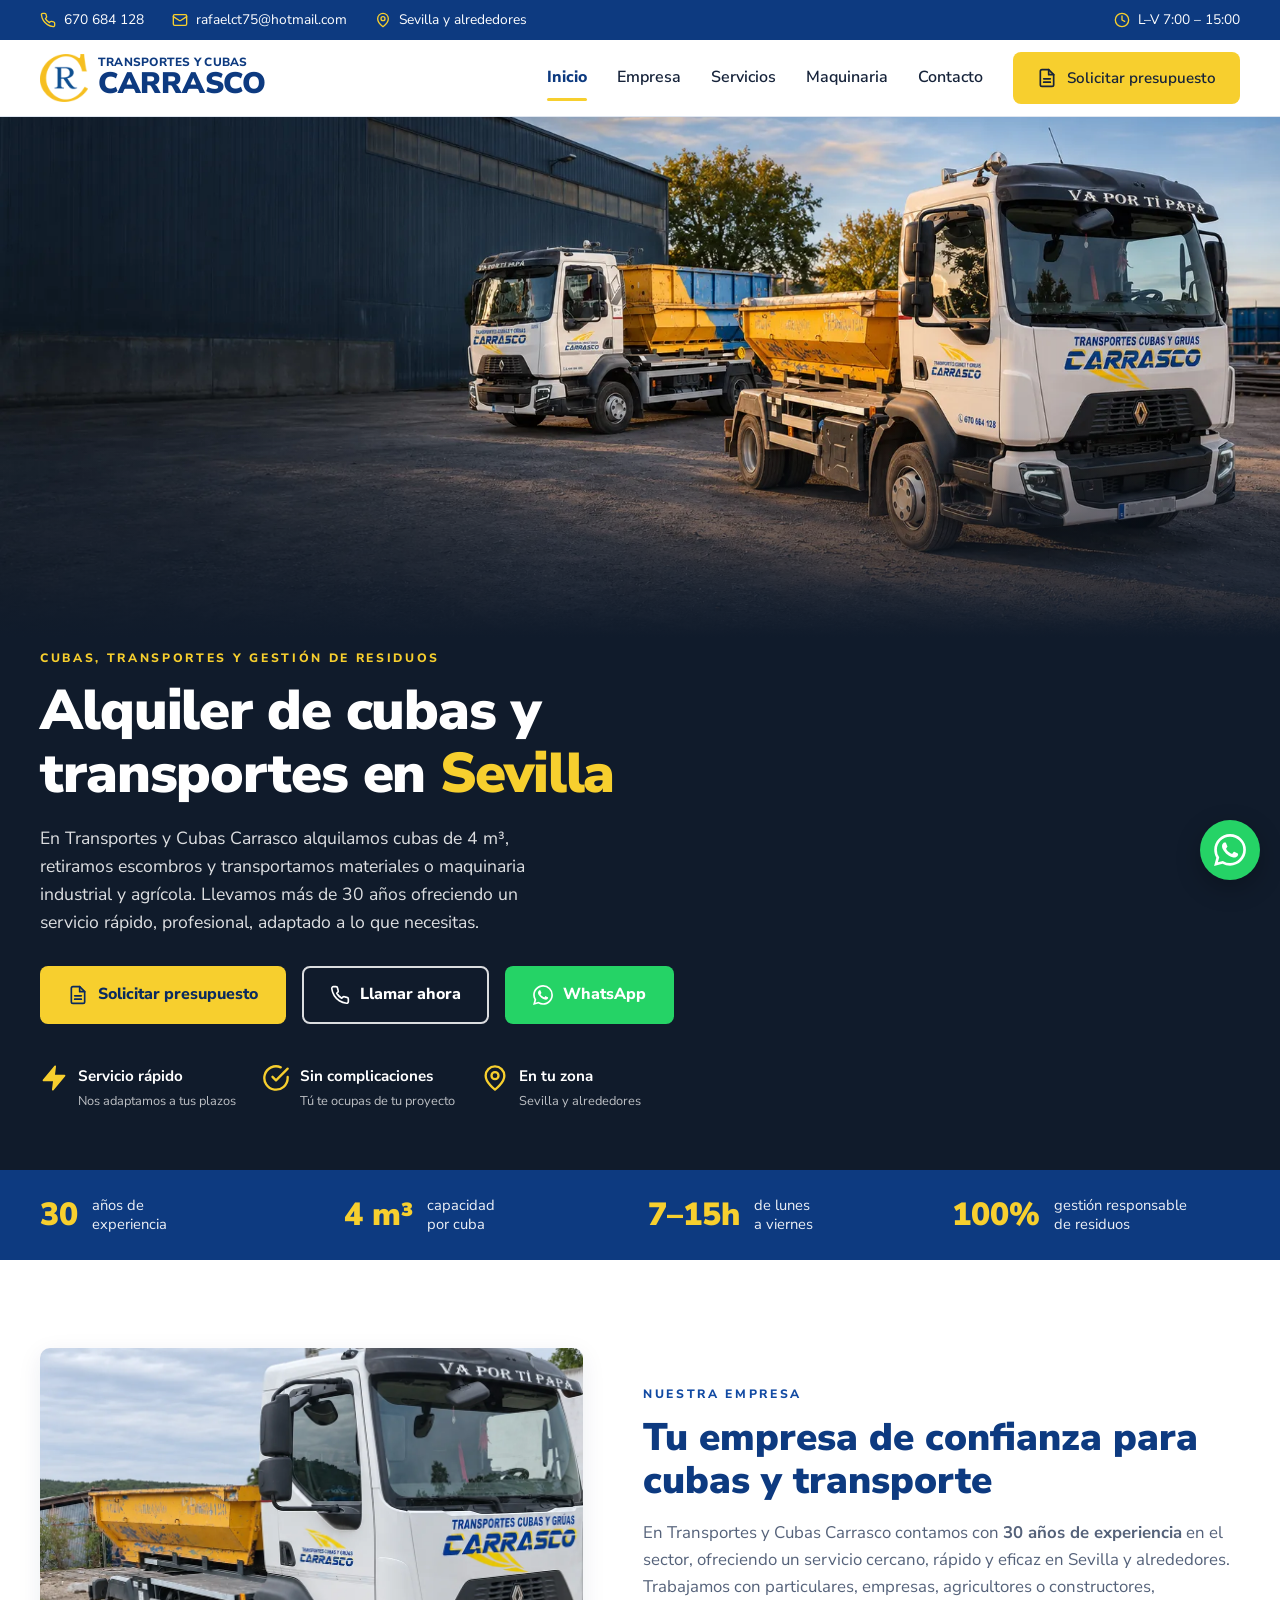
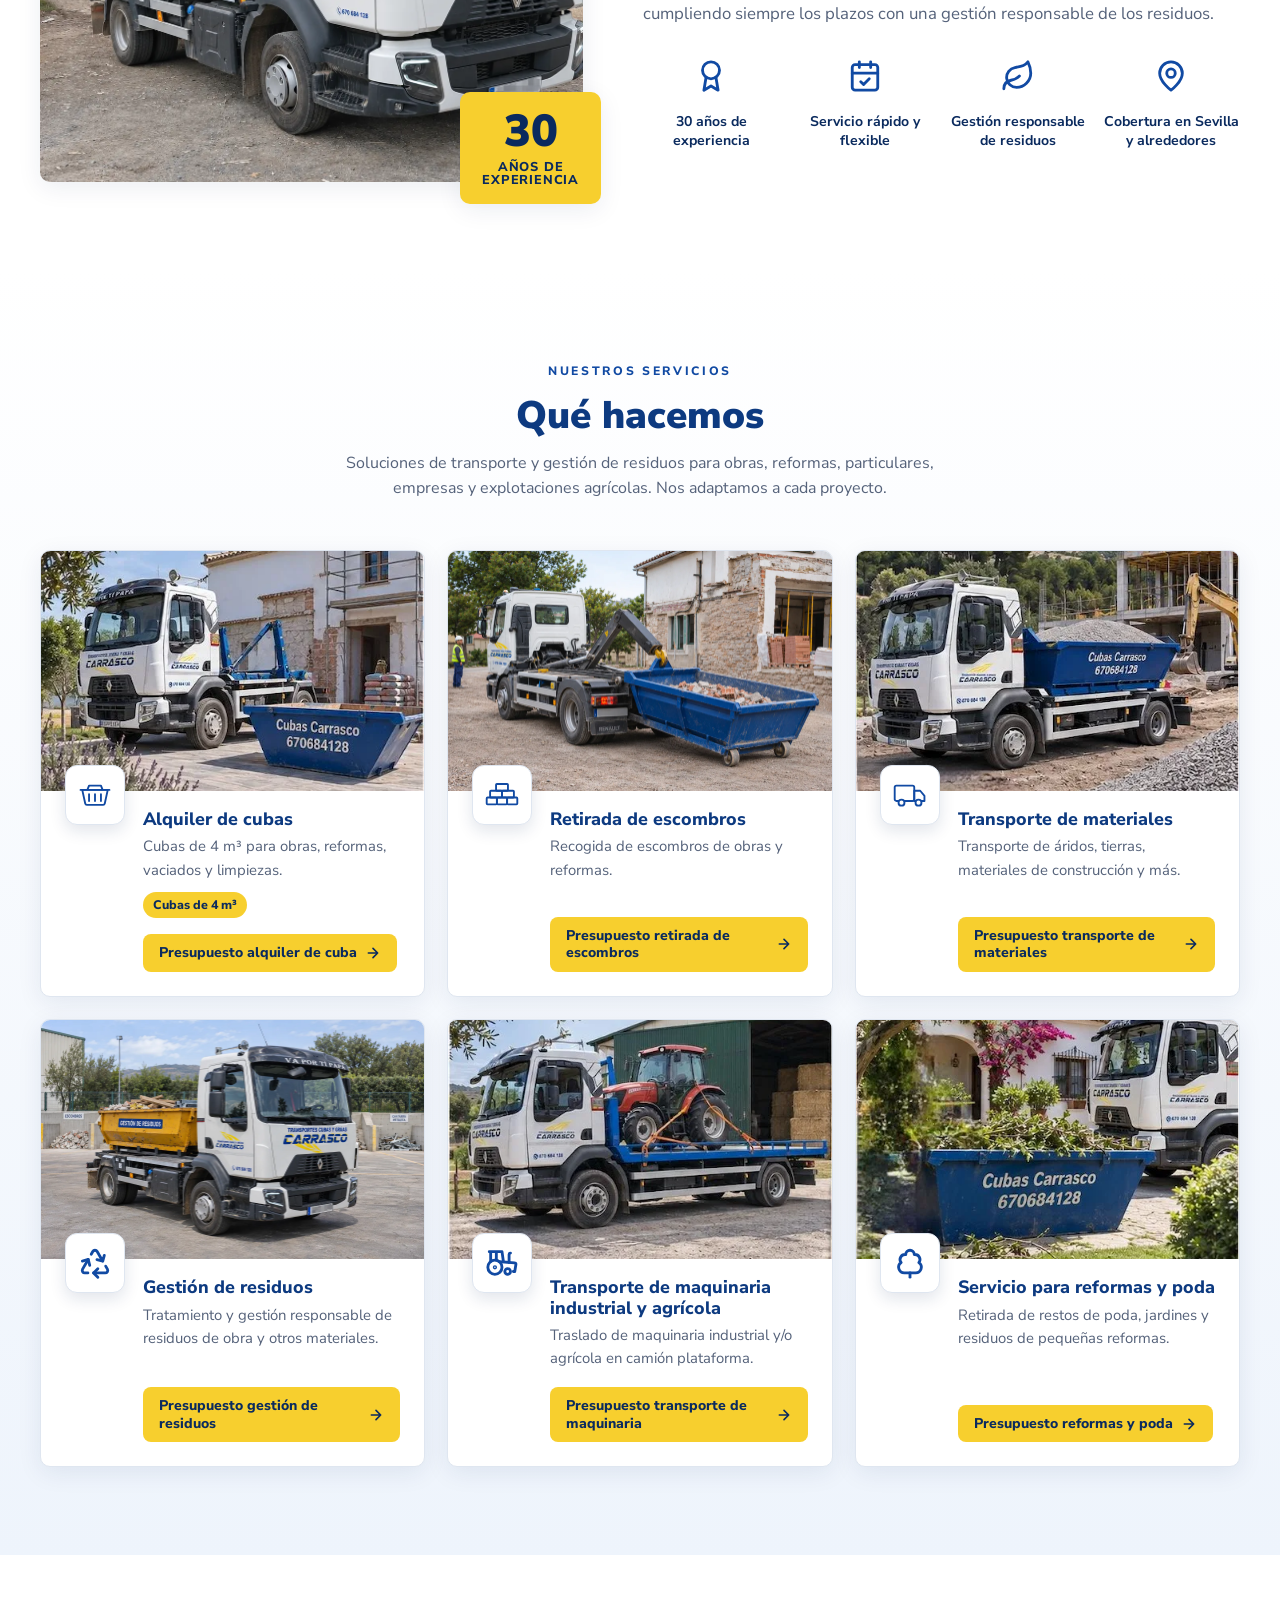
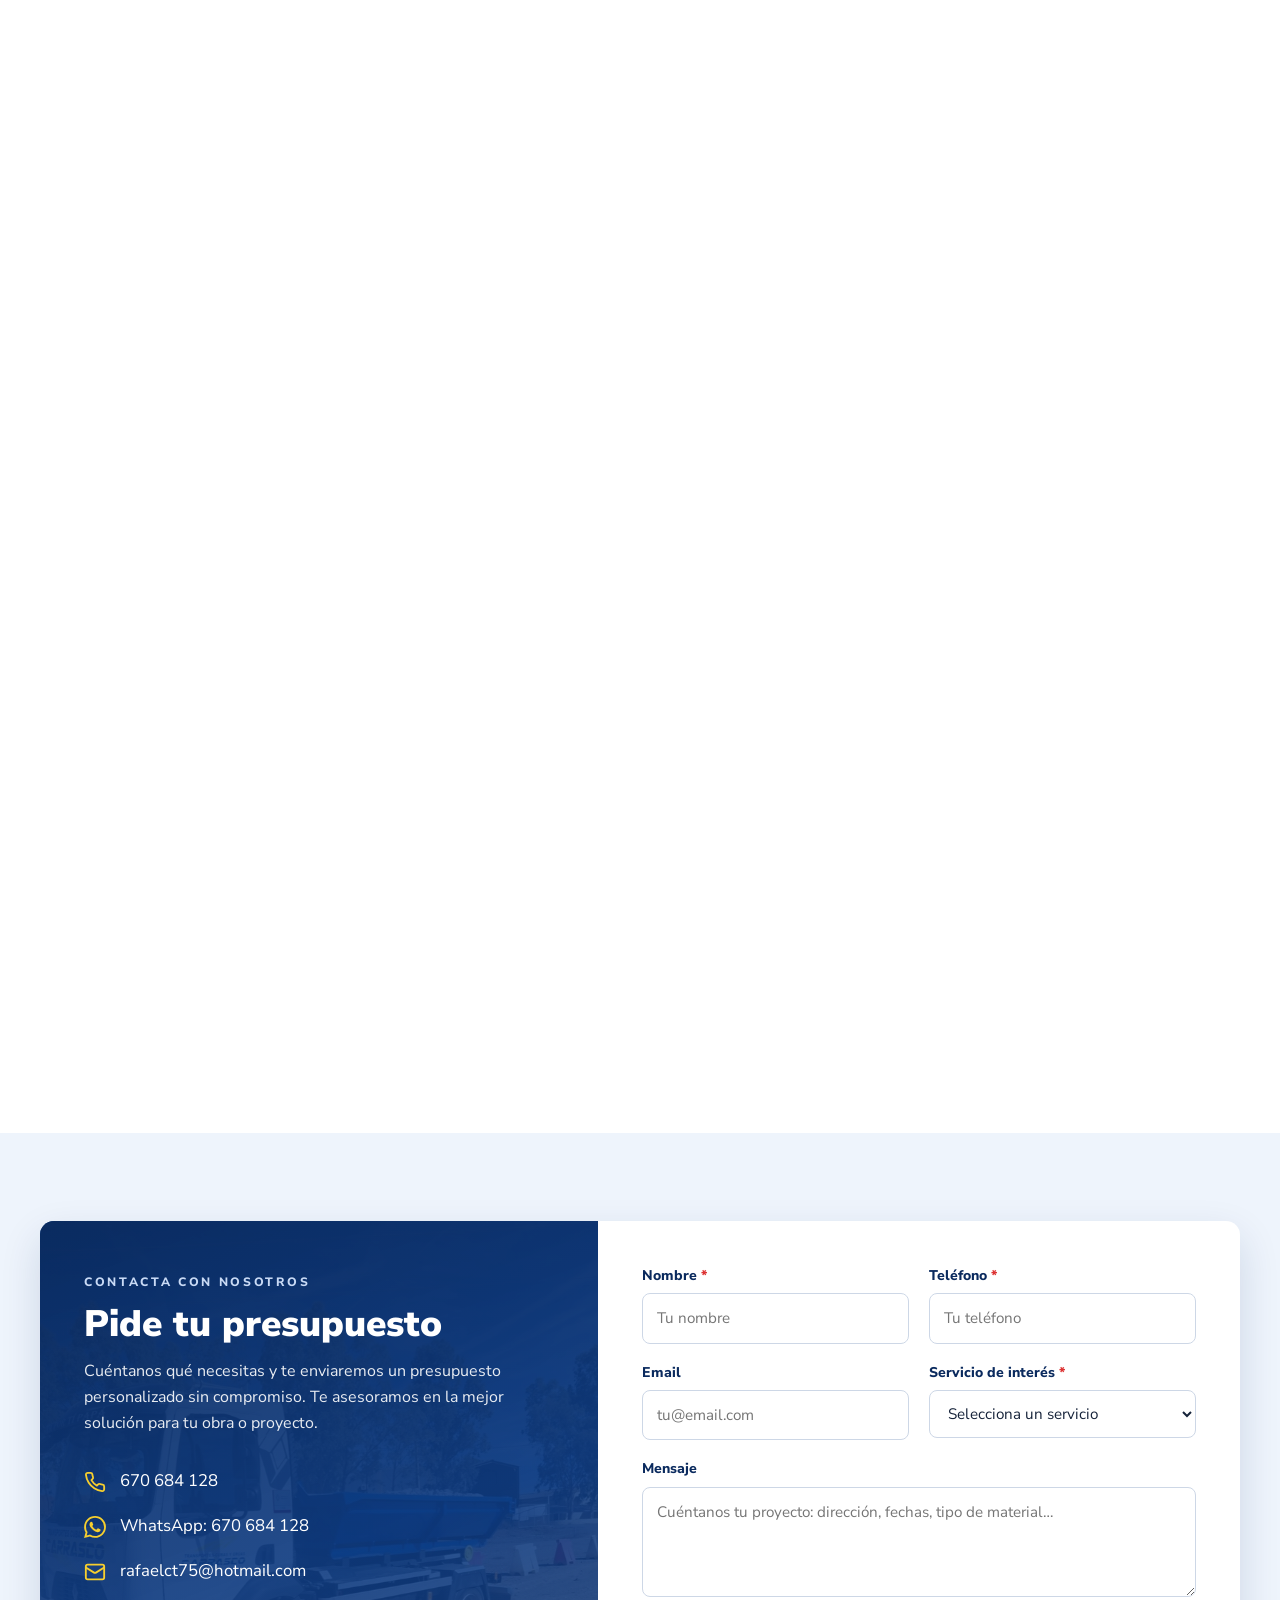
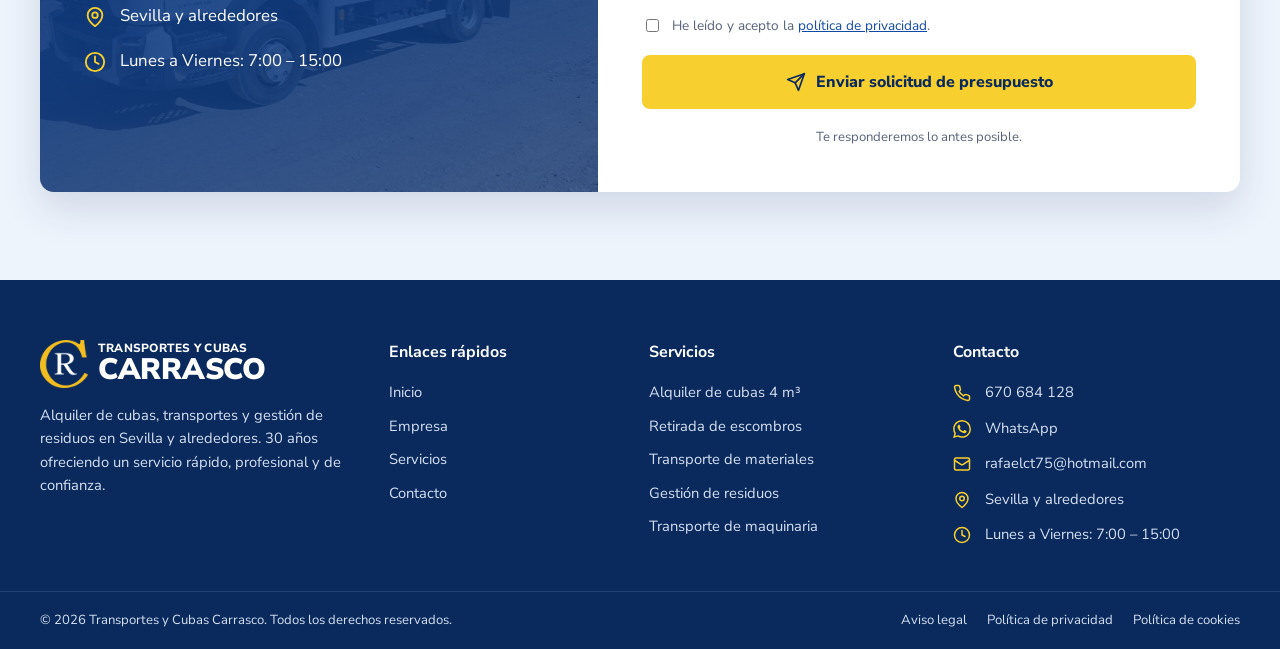
==== commit 70c78473: "Nueva foto para "Retirada de escombros" Co-Authored-By: Claude Opus 5.5 <noreply@anthropic.com>" ====
--- a/index.html
+++ b/index.html
@@ -178,7 +178,7 @@
           </div>
         </article>
         <article class="card reveal">
-          <img class="card-img" src="img/retirada-escombros.webp" alt="Camión de Cubas Carrasco cargando una cuba llena de escombros" width="480" height="465" loading="lazy" style="object-position: 50% 55%">
+          <img class="card-img" src="img/retirada-escombros-obra.webp" alt="Camión de Cubas Carrasco cargando una cuba de escombros junto a una casa en reforma" width="1536" height="1024" loading="lazy" style="object-position: 55% 60%">
           <div class="card-body">
           <div class="card-icon"><svg><use href="#s-bricks"/></svg></div>
           <div>
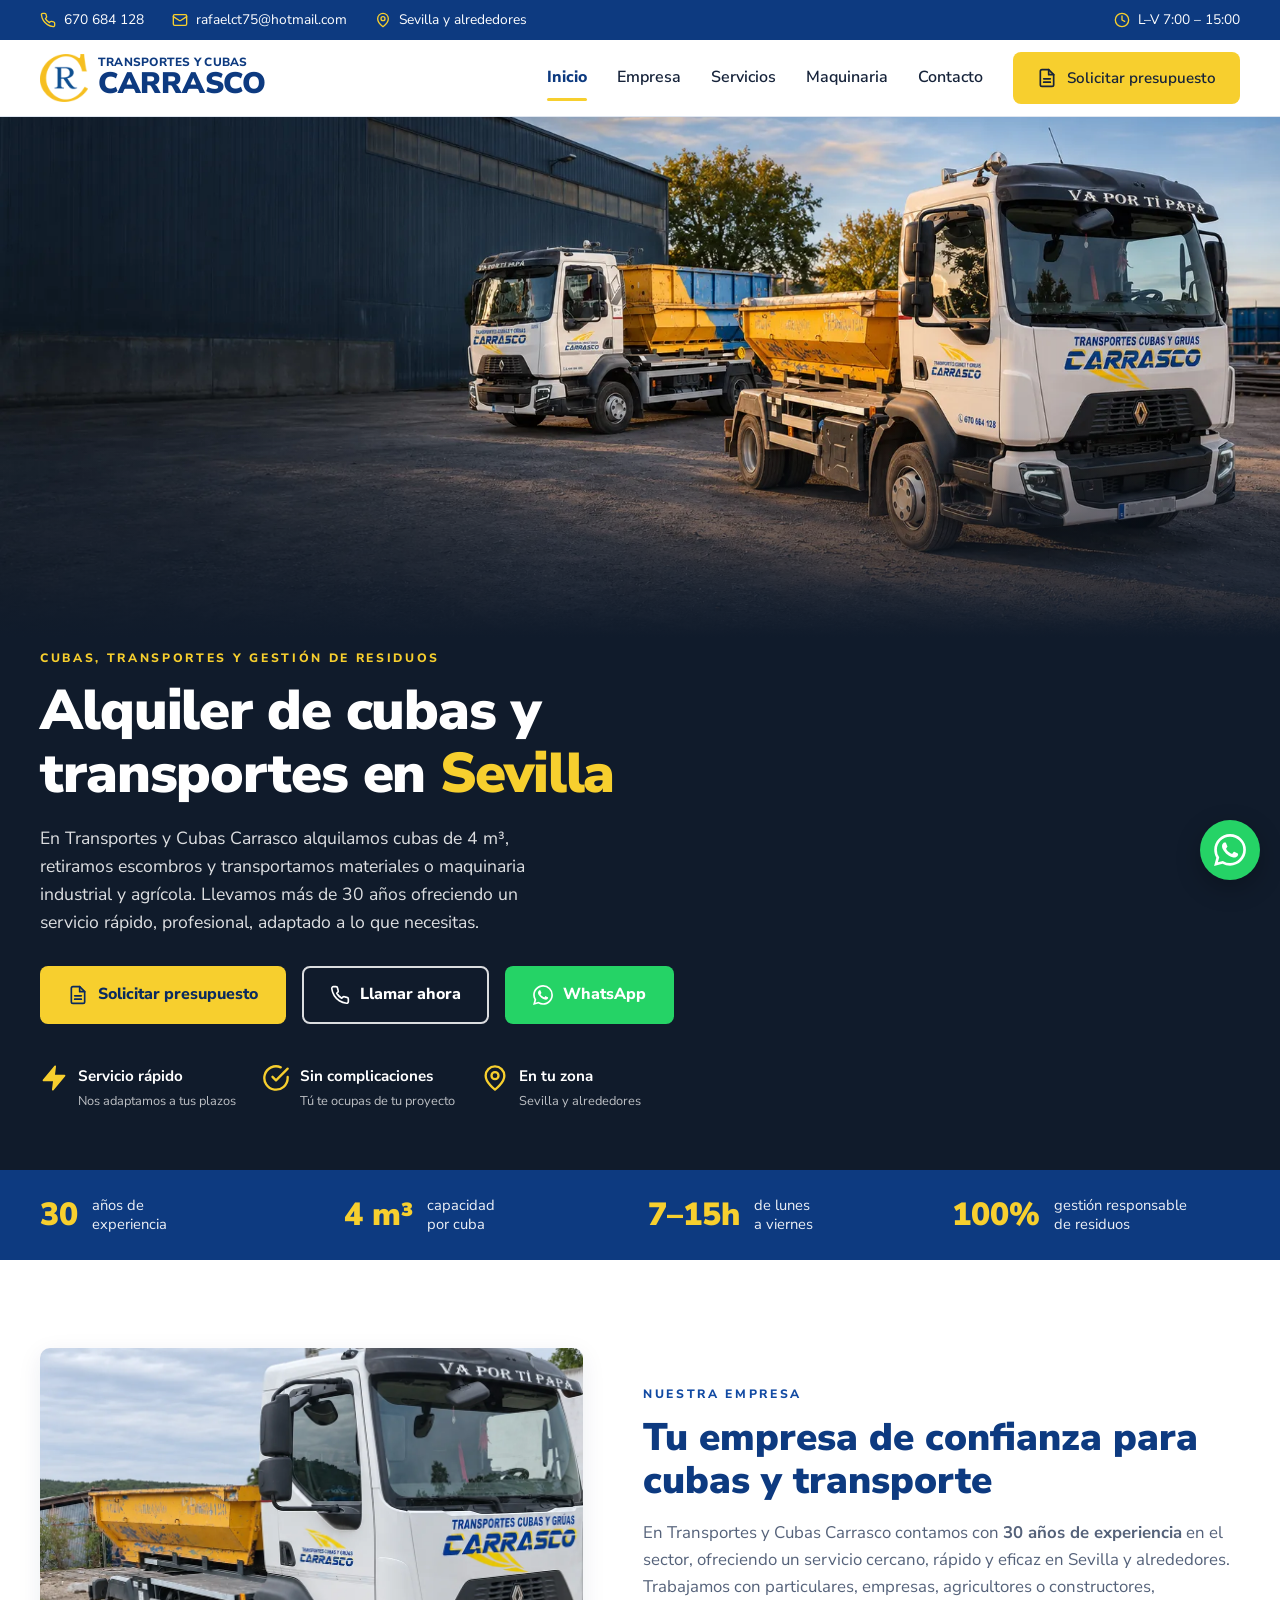
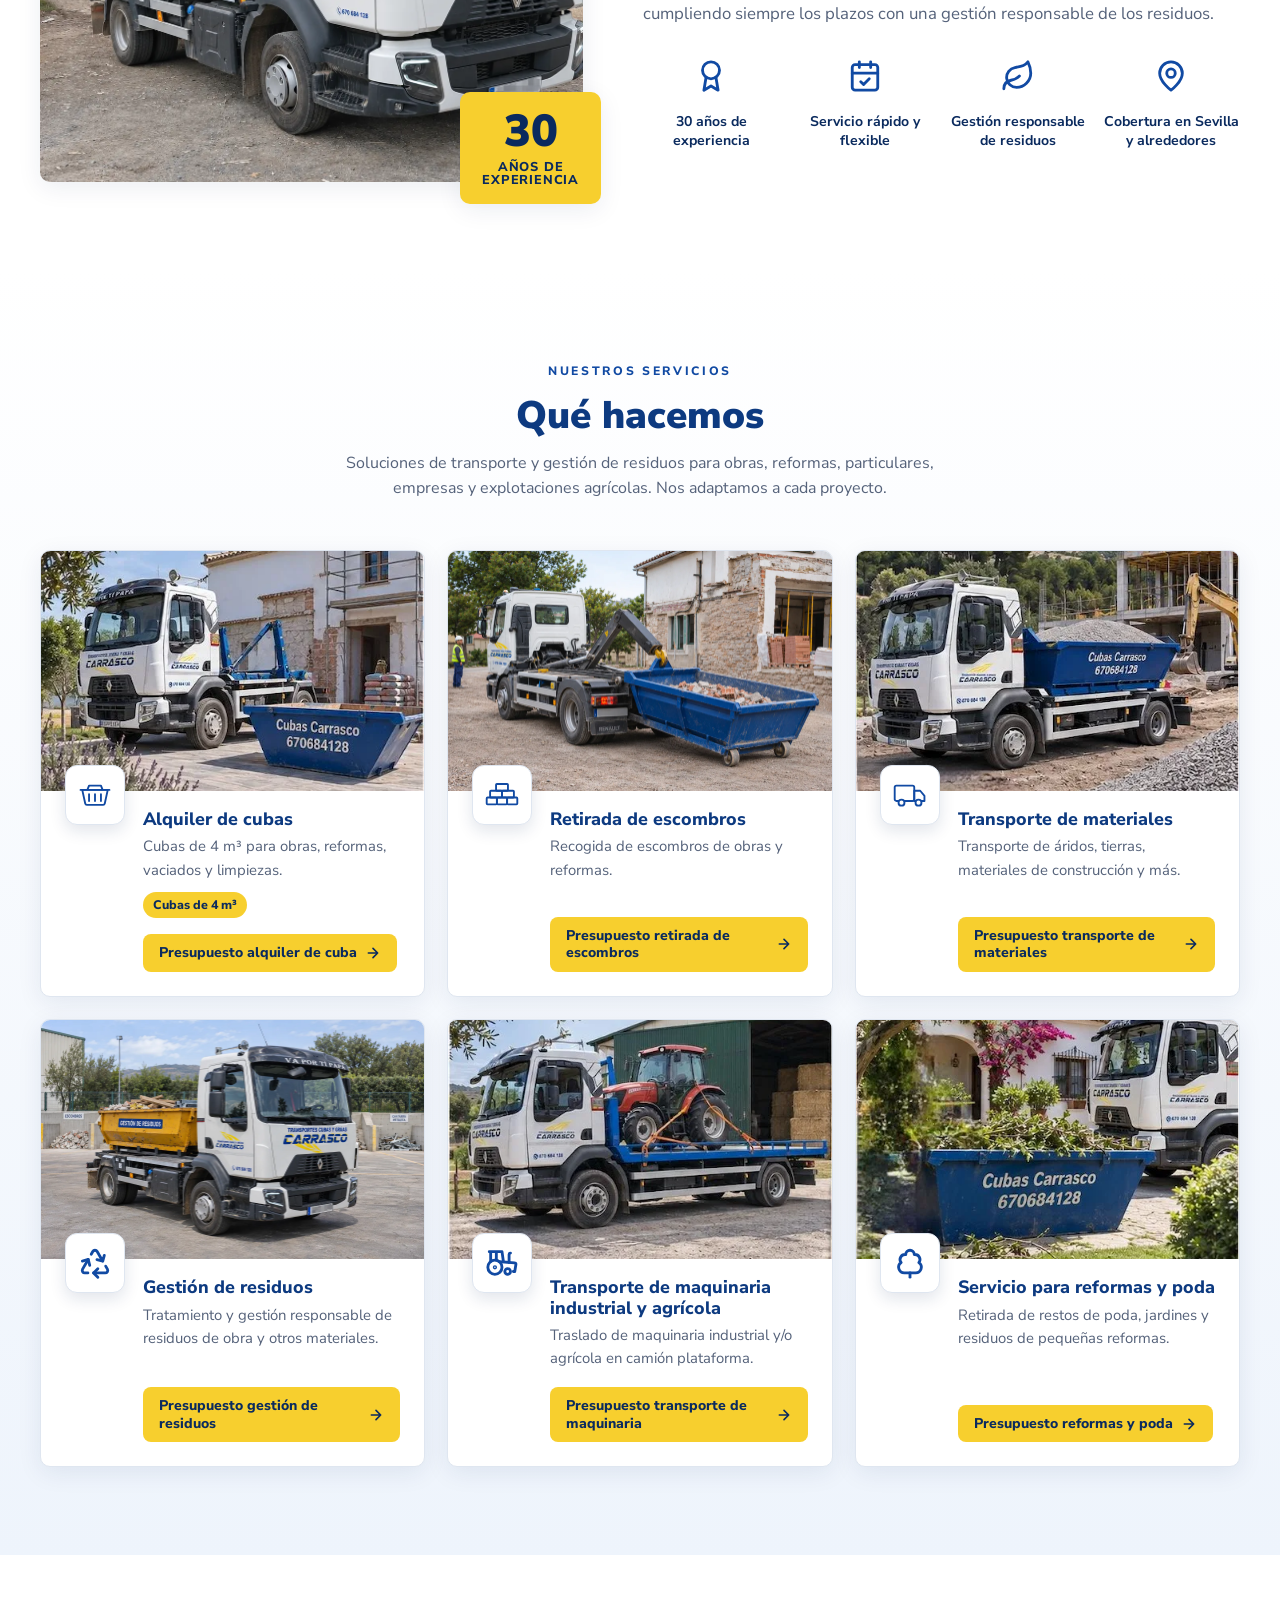
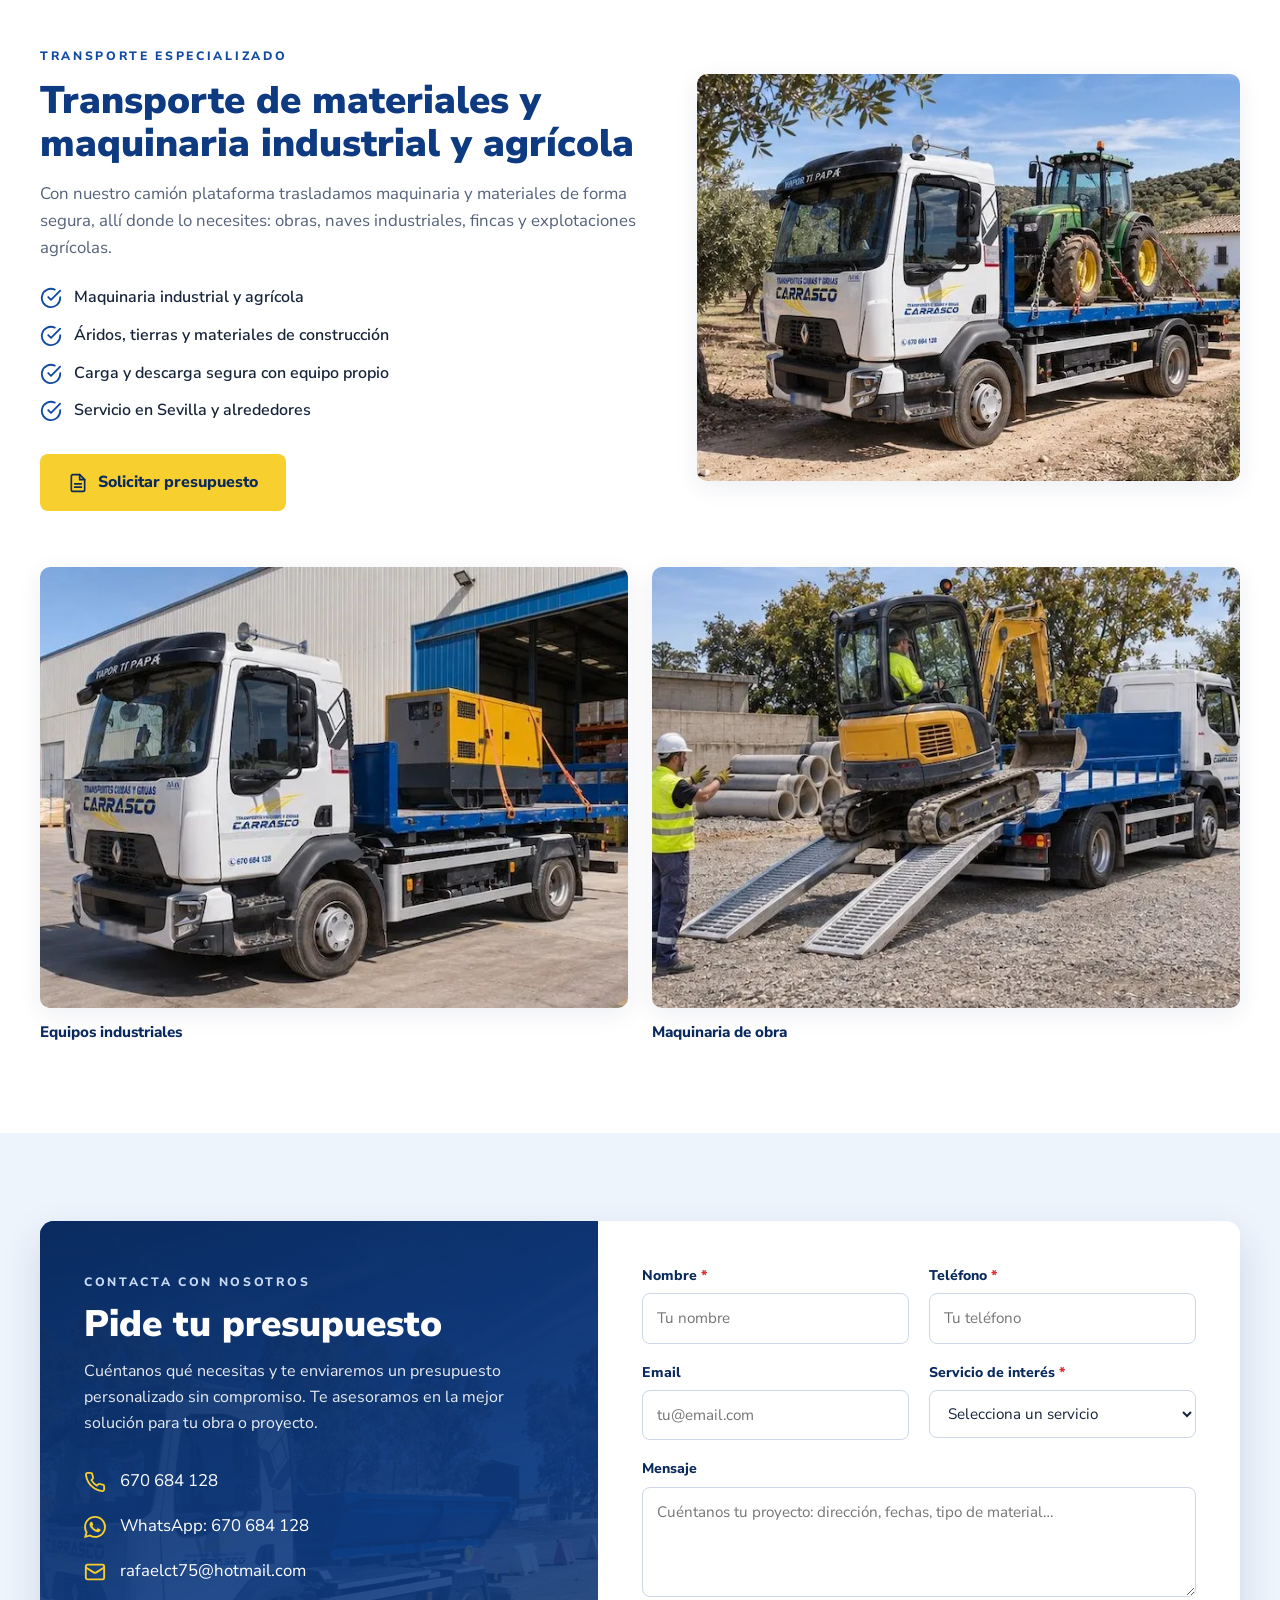
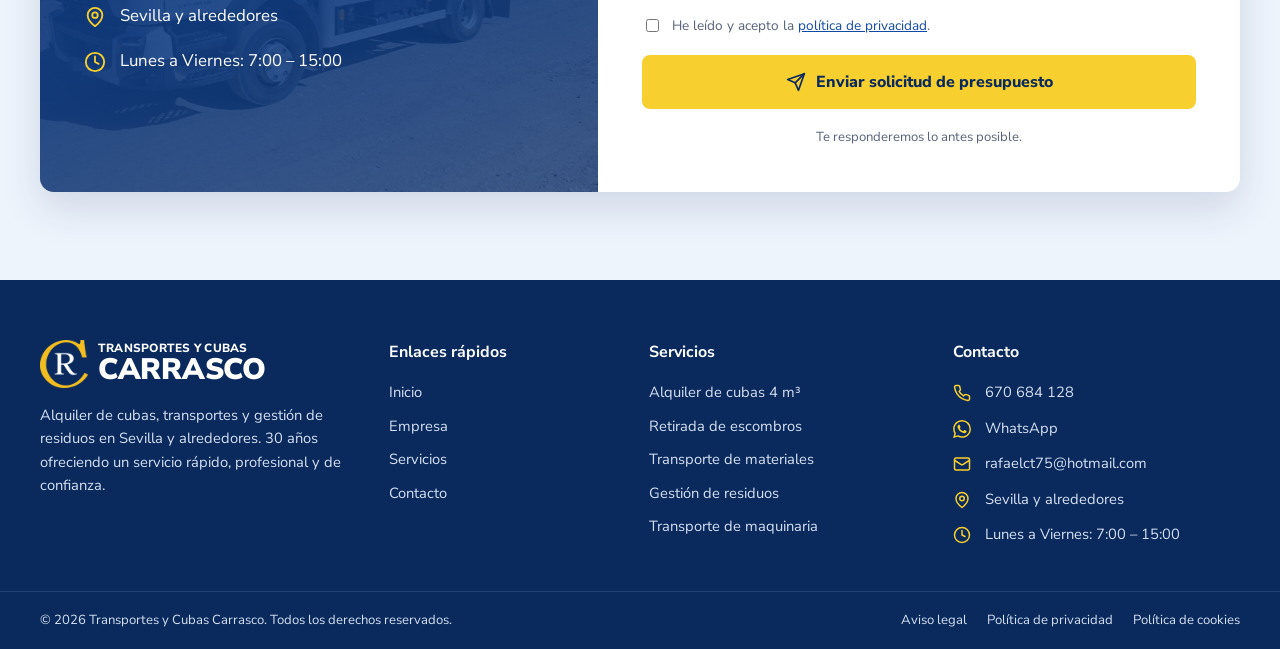
==== commit 5bb1c509: "Formulario: copia de cada solicitud a un segundo correo Co-Authored-By: Claude Opus 5.5 <noreply@ant" ====
--- a/index.html
+++ b/index.html
@@ -378,6 +378,6 @@
 <a href="https://wa.me/34670684128?text=Hola%2C%20quiero%20pedir%20presupuesto" class="fab-whatsapp" target="_blank" rel="noopener" aria-label="Escríbenos por WhatsApp"><svg><use href="#i-whatsapp"/></svg></a>
 <a href="tel:+34670684128" class="fab-call" aria-label="Llamar al 670 684 128"><svg><use href="#i-phone"/></svg></a>
 
-<script src="js/main.js?v=20261104" defer></script>
+<script src="js/main.js?v=20261105" defer></script>
 </body>
 </html>
